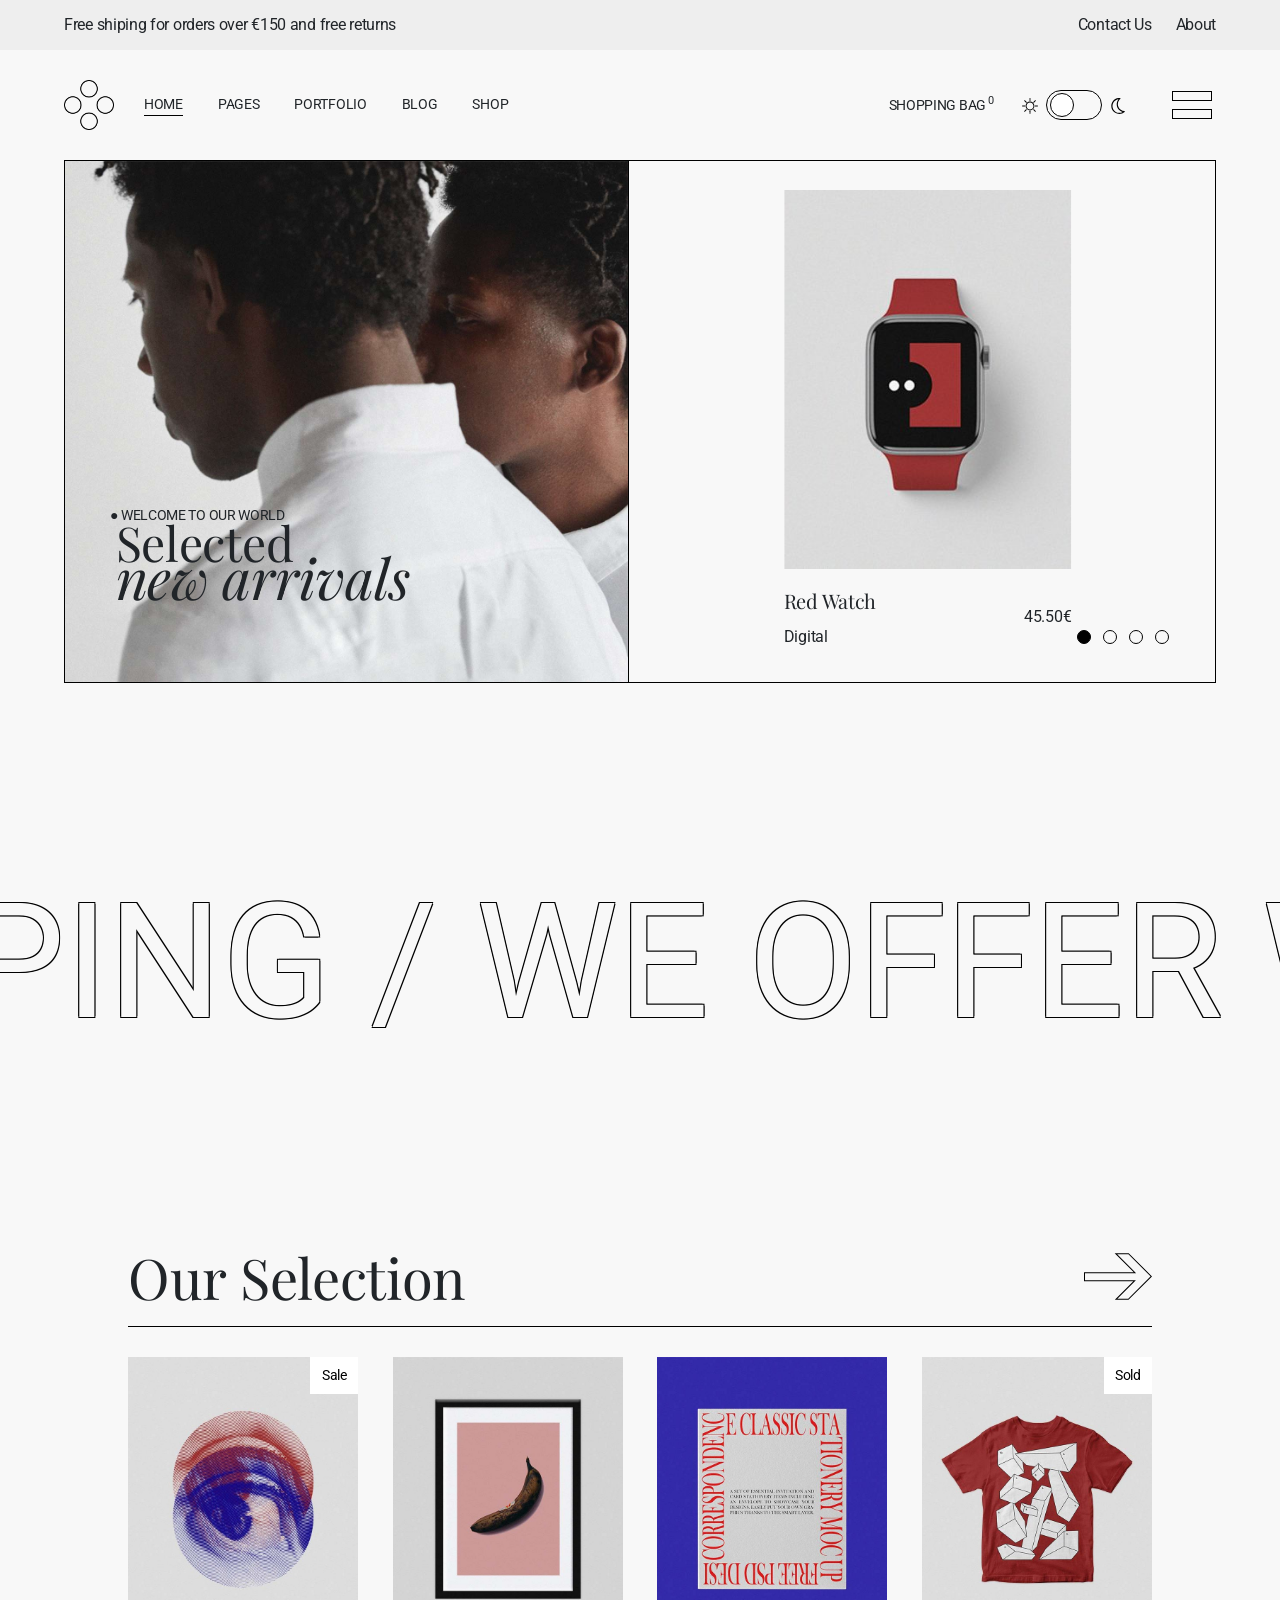
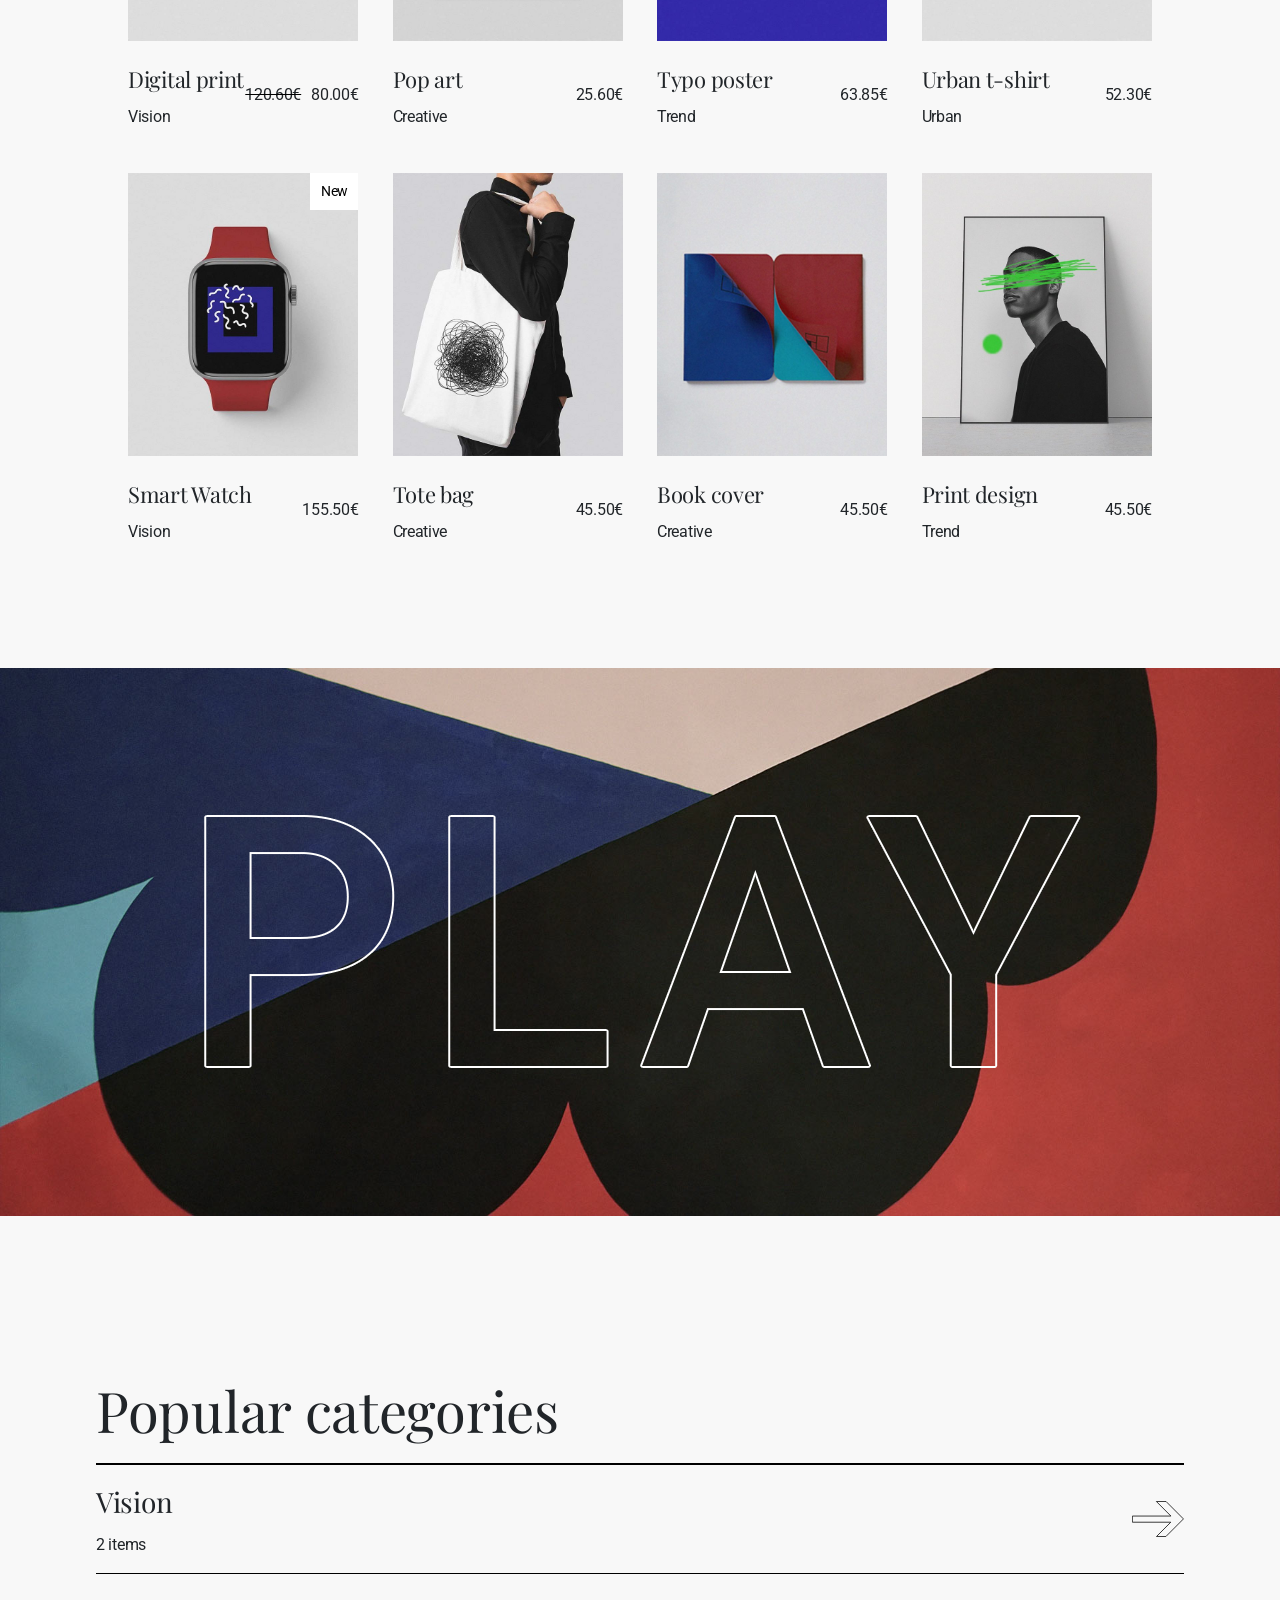
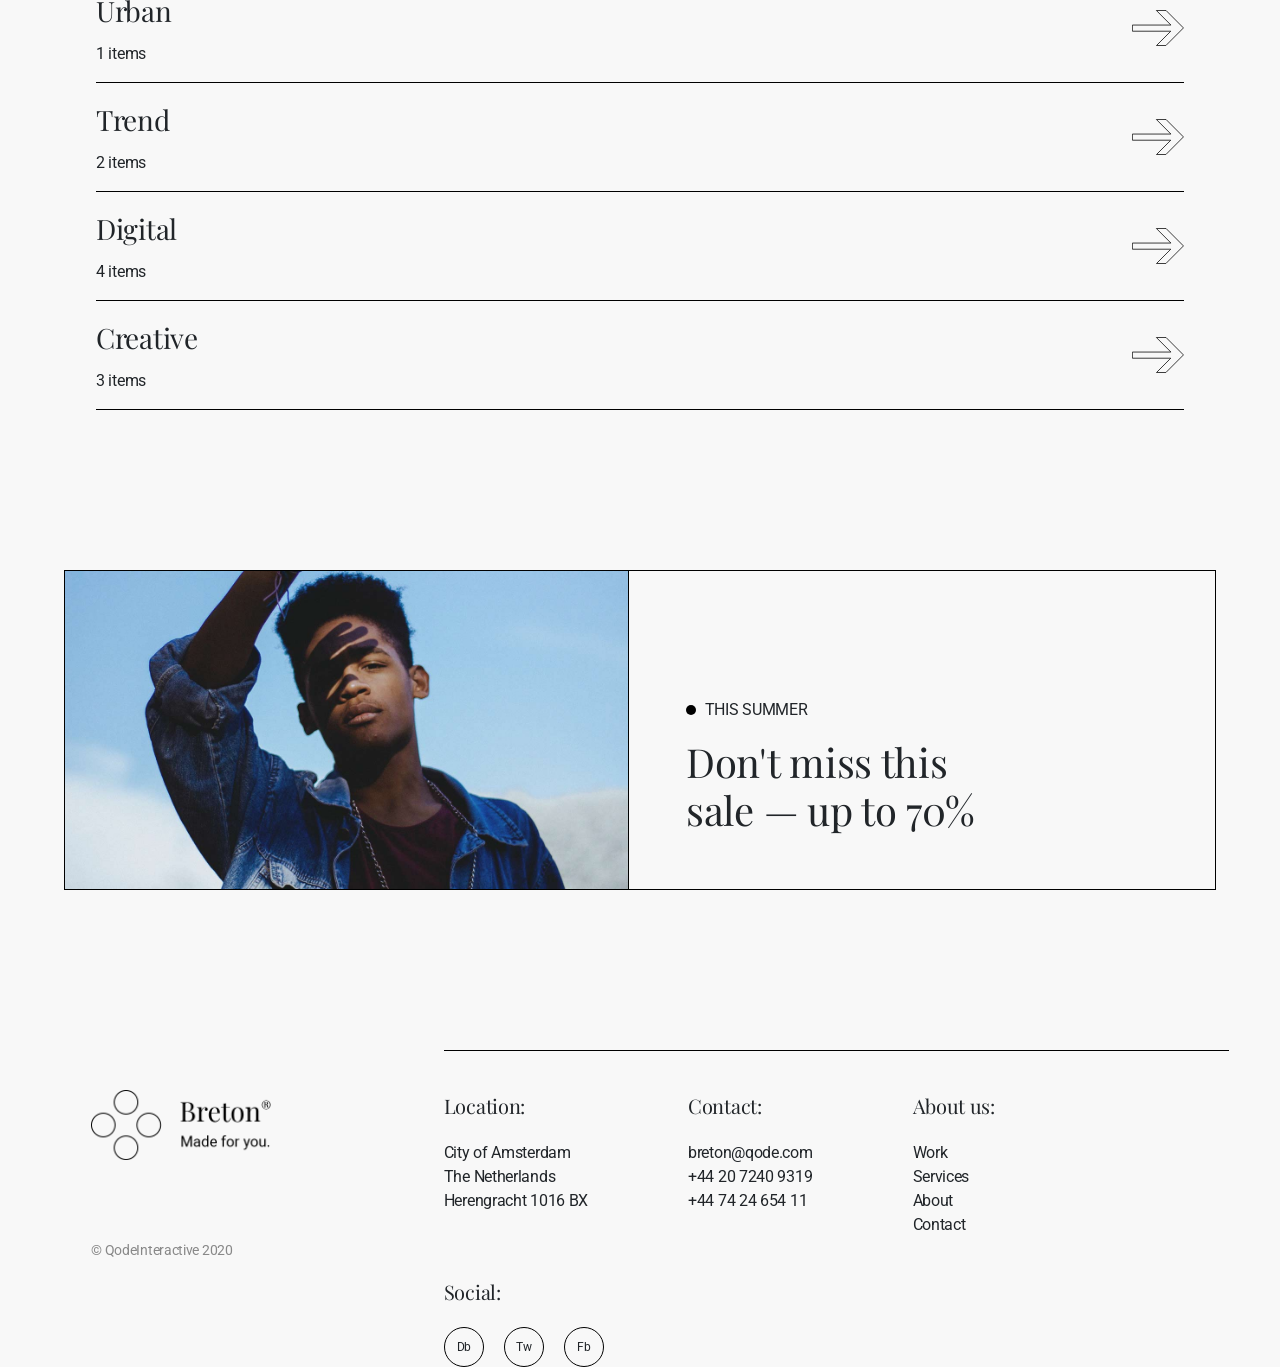
==== public/html/index.html @ 0479c03b "슬라이드 끝" ====
<!DOCTYPE html>
<html lang="ko">

<head>
	<meta charset="UTF-8">
	<meta name="viewport" content="width=device-width, initial-scale=1.0">
	<title>Breton</title>
	<link rel="stylesheet" href="../css/all.min.css">
	<link rel="stylesheet" href="../css/bootstrap.min.css">
	<link rel="stylesheet" href="https://cdnjs.cloudflare.com/ajax/libs/animate.css/4.1.1/animate.min.css">
	<link rel="stylesheet" href="../css/base.css">
	<link rel="stylesheet" href="../css/index.css">
	<script src="../js/jquery-3.5.1.min.js"></script>
	<script src="../js/wow.min.js"></script>
</head>

<body>
	<!-- header -->
	<div class="header-bg">
		<div class="header-top">
			<div class="ht-free">Free shiping for orders over €150 and free returns</div>
			<div class="ht-cont">
				<a href="#" class="contact">Contact Us</a>
				<a href="#" class="about">About</a>
			</div>
		</div>
	</div>
	<div class="header-wrap">


		<div class="header-bottom">
			<div class="hb-left">
				<div class="logo-wrap"><img class="logo" src="../img/logo (1).png" alt="로고"></div>
				<ul class="navi-wrap">
					<li class="navi">
						<div class="underline">HOME</div>
						<ul class="navi-lists">
							<li class="navi-list"><a>Main Home</a></li>
							<li class="navi-list"><a>Creative Agency Home</a></li>
							<li class="navi-list"><a>Horizontal Portfolio</a></li>
							<li class="navi-list"><a>Portfolio Minimal</a></li>
							<li class="navi-list"><a>Horizontal Project Reel</a></li>
							<li class="navi-list"><a>Interactive Project Scroll</a></li>
							<li class="navi-list"><a>Passepartout Slider</a></li>
							<li class="navi-list"><a>Portfolio Categories</a></li>
							<li class="navi-list">
								<a class="underline">Shop Home</a>
							</li>
							<li class="navi-list"><a>Landing</a></li>
						</ul>
					</li>
					<li class="navi">
						<div>PAGES</div>
						<ul class="navi-lists">
							<li class="navi-list">About Us</li>
							<li class="navi-list">About Me</li>
							<li class="navi-list">Our Team</li>
							<li class="navi-list">Contact Us</li>
							<li class="navi-list">404 Error Page</li>
						</ul>
					</li>
					<li class="navi">
						<div>PORTFOLIO</div>
						<ul class="navi-lists">
							<li class="navi-list">
								<div>List Types</div>
								<i class="fas fa-chevron-right"></i>
								<ul class="sub-navi-wrap">
									<li class="sub-navi">Standard List</li>
									<li class="sub-navi">Gallery List</li>
									<li class="sub-navi">Masonry List</li>
									<li class="sub-navi">Horizontal Portfolio</li>
									<li class="sub-navi">Small Image Layout</li>
									<li class="sub-navi">Portfolio With Borders</li>
									<li class="sub-navi">Boxed Portfolio Slider</li>
									<li class="sub-navi">Fullscreen Slider</li>
								</ul>
							</li>
							<li class="navi-list">
								List Layouts
								<i class="fas fa-chevron-right"></i>
							</li>
							<li class="navi-list">
								Hover Types
								<i class="fas fa-chevron-right"></i>
							</li>
							<li class="navi-list">
								Single Types
								<i class="fas fa-chevron-right"></i>
							</li>
						</ul>
					</li>
					<li class="navi">
						<div>BLOG</div>
						<ul class="navi-lists">
							<li class="navi-list">Right Sidebar</li>
							<li class="navi-list">Left Sidebar</li>
							<li class="navi-list">Without Sidebar</li>
							<li class="navi-list">Post Types
								<i class="fas fa-chevron-right"></i>
							</li>
						</ul>
					</li>
					<li class="navi">
						<div>SHOP</div>
						<ul class="navi-lists">
							<li class="navi-list">Product List</li>
							<li class="navi-list">Product Single</li>
							<li class="navi-list">List Layouts
								<i class="fas fa-angle-right"></i>
							</li>
							<li class="navi-list">Shop Pages
								<i class="fas fa-chevron-right"></i>
							</li>
						</ul>
					</li>
				</ul>
			</div>
			<div class="hb-right">
				<div class="bag">SHOPPING BAG<span>0</span>
					<div class="msg-box"></div>
				</div>
				<div class="dark-mode">
					<div class="sun"><img class="sun-w" src="../img/sun.svg" alt="day-mode"></div>
					<div class="switch">
						<a class="dot"></a>
					</div>
					<div class="moon"><img class="moon-w" src="../img/moon.svg" alt="night-mode"></div>
				</div>
				<div class="tab-bar">
					<div class="bar"></div>
					<div class="bar"></div>
				</div>
			</div>
		</div>
		<div class="slide-bar">

		</div>
	</div>
	<!-- //header -->


	<!-- main-visual -->

	<div class="main-wrapper">
		<div class="main-left">
			<div class="main-img">
				<div class="title">● WELCOME TO OUR WORLD</div>
				<div class="sel">Selected</div>
				<div class="new">new arrivals</div>
				<img src="../img/main0.jpg" alt="메인이미지">
			</div>
		</div>
		<div class="main-right">
			<div class="stage">
        <div class="slide-wrap">
					<!-- 슬라이드 이미지 생성 -->
        </div>
        <div class="pager-wrap">
          <!-- pager 생성 -->
        </div>
			</div>
		</div>
	</div>
	<!-- //main-visual -->


	<!-- phrase -->
	<div class="phrase">
		<p class="wide">WE OFFER WIDE SHIPPING / WE OFFER WIDE SHIPPING / WE OFFER WIDE SHIPPING / WE OFFER WIDE SHIPPING /
			WE
			OFFER WIDE SHIPPING / WE OFFER WIDE SHIPPING / </p>
	</div>
	<!-- //phrase -->


	<!-- Selection -->
	<div class="selection-wrapper">
		<div class="title-wrap">
			<h2>Our Selection</h2>
			<div class="img-wrap"><img src="../img/arrow.svg" alt="더보기 커서"></div>
		</div>
		<div class="list-wrap">
			<ul class="lists">
				<li class="list">
					<a href="#">
						<div class="img-wrapper">
							<div class="img-wrap">
								<img src="../img/sel01.jpg" alt="리스트01">
								<div class="sale">Sale</div>
								<div class="add-cart">ADD TO CART</div>
							</div>
						</div>
						<div class="txt-wrap">
							<div class="txt-l">
								<div class="title">Digital print</div>
								<div class="detail">Vision</div>
							</div>
							<div class="txt-r">
								<div class="past-price">120.60€</div>
								<div class="price">80.00€</div>
							</div>
						</div>
					</a>
				</li>
				<li class="list">
					<a href="#">
						<div class="img-wrapper">
							<div class="img-wrap">
								<img src="../img/sel02.jpg" alt="리스트02">
								<div class="add-cart">ADD TO CART</div>
							</div>
						</div>
						<div class="txt-wrap">
							<div class="txt-l">
								<div class="title">Pop art</div>
								<div class="detail">Creative</div>
							</div>
							<div class="txt-r">
								<div class="price">25.60€</div>
							</div>
						</div>
					</a>
				</li>
				<li class="list">
					<a href="#">
						<div class="img-wrapper">
							<div class="img-wrap">
								<img src="../img/sel03.jpg" alt="리스트03">
								<div class="add-cart">ADD TO CART</div>
							</div>
						</div>
						<div class="txt-wrap">
							<div class="txt-l">
								<div class="title">Typo poster</div>
								<div class="detail">Trend</div>
							</div>
							<div class="txt-r">
								<div class="price">63.85€</div>
							</div>
						</div>
					</a>
				</li>
				<li class="list">
					<a href="#">
						<div class="img-wrapper">
							<div class="img-wrap">
								<img src="../img/sel04.jpg" alt="리스트04">
								<div class="sale">Sold</div>
								<div class="add-cart">READ MORE</div>
							</div>
						</div>
						<div class="txt-wrap">
							<div class="txt-l">
								<div class="title">Urban t-shirt</div>
								<div class="detail">Urban</div>
							</div>
							<div class="txt-r">
								<div class="price">52.30€</div>
							</div>
						</div>
					</a>
				</li>
				<li class="list">
					<a href="#">
						<div class="img-wrapper">
							<div class="img-wrap">
								<img src="../img/sel05.jpg" alt="리스트05">
								<div class="sale">New</div>
								<div class="add-cart">ADD TO CART</div>
							</div>
						</div>
						<div class="txt-wrap">
							<div class="txt-l">
								<div class="title">Smart Watch</div>
								<div class="detail">Vision</div>
							</div>
							<div class="txt-r">
								<div class="price">155.50€</div>
							</div>
						</div>
					</a>
				</li>
				<li class="list">
					<a href="#">
						<div class="img-wrapper">
							<div class="img-wrap">
								<img src="../img/sel06.jpg" alt="리스트06">
								<div class="add-cart">ADD TO CART</div>
							</div>
						</div>
						<div class="txt-wrap">
							<div class="txt-l">
								<div class="title">Tote bag</div>
								<div class="detail">Creative</div>
							</div>
							<div class="txt-r">
								<div class="price">45.50€</div>
							</div>
						</div>
					</a>
				</li>
				<li class="list">
					<a href="#">
						<div class="img-wrapper">
							<div class="img-wrap">
								<img src="../img/sel07.jpg" alt="리스트07">
								<div class="add-cart">ADD TO CART</div>
							</div>
						</div>
						<div class="txt-wrap">
							<div class="txt-l">
								<div class="title">Book cover</div>
								<div class="detail">Creative</div>
							</div>
							<div class="txt-r">
								<div class="price">45.50€</div>
							</div>
						</div>
					</a>
				</li>
				<li class="list">
					<a href="#">
						<div class="img-wrapper">
							<div class="img-wrap">
								<img src="../img/sel08.jpg" alt="리스트08">
								<div class="add-cart">ADD TO CART</div>
							</div>
						</div>
						<div class="txt-wrap">
							<div class="txt-l">
								<div class="title">Print design</div>
								<div class="detail">Trend</div>
							</div>
							<div class="txt-r">
								<div class="price">45.50€</div>
							</div>
						</div>
					</a>
				</li>
			</ul>
		</div>
	</div>
	<!-- //Selection -->

	<!-- play-Ani -->
	<div class="play-wrapper">
		<div class="play-bgwrap">
			<img class="w-100 play-bg" src="../img/play_ani_bg01.jpg" alt="PLAY 배경">
			<div class="play-wrap">
				<img class="play" src="../img/play-transparent.png" alt="PLAY">
			</div>
		</div>
	</div>
	<!-- //play-Ani -->

	<!-- categories -->
	<div class="pop-wrapper">
		<h2>Popular categories</h2>
		<ul class="pop-wrap">
			<li class="pop">
				<div class="title">
					<div class="main">Vision</div>
					<div class="sub">2 items</div>
					<div class="img-hover ">
						<img src="../img/pop-hover0.jpg" alt="비젼카테고리 사진">
					</div>
				</div>
				<div class="arrow"><img src="../img/arrow.svg" alt="화살표"></div>
			</li>
			<li class="pop">
				<div class="title">
					<div class="main">Urban</div>
					<div class="sub">1 items</div>
					<div class="img-hover ">
						<img src="../img/pop-hover1.jpg" alt="비젼카테고리 사진">
					</div>
				</div>
				<div class="arrow"><img src="../img/arrow.svg" alt="화살표"></div>
			</li>
			<li class="pop">
				<div class="title">
					<div class="main">Trend</div>
					<div class="sub">2 items</div>
					<div class="img-hover ">
						<img src="../img/pop-hover2.jpg" alt="비젼카테고리 사진">
					</div>
				</div>
				<div class="arrow"><img src="../img/arrow.svg" alt="화살표"></div>
			</li>
			<li class="pop">
				<div class="title">
					<div class="main">Digital</div>
					<div class="sub">4 items</div>
					<div class="img-hover ">
						<img src="../img/pop-hover3.jpg" alt="비젼카테고리 사진">
					</div>
				</div>
				<div class="arrow"><img src="../img/arrow.svg" alt="화살표"></div>
			</li>
			<li class="pop">
				<div class="title">
					<div class="main">Creative</div>
					<div class="sub">3 items</div>
					<div class="img-hover ">
						<img src="../img/pop-hover4.jpg" alt="비젼카테고리 사진">
					</div>
				</div>
				<div class="arrow"><img src="../img/arrow.svg" alt="화살표"></div>
			</li>
		</ul>
	</div>
	<!-- //categories -->

	<!-- banner -->
	<div class="banner-wrap">
		<div class="bann-left">
			<img src="../img/banner01.jpg" alt="배너 사진">
		</div>
		<div class="bann-right">
			<div class="summer">
				<div class="dot"></div>
				THIS SUMMER
			</div>
			<div class="miss">Don't miss this<br>
				sale — up to 70%
			</div>
		</div>
	</div>
	<!-- //banner -->

	<!-- footer -->
	<footer class="footer-wrapper">
		<div class="f-left">
			<h3><img src="../img/footer-logo.png" alt="푸터 로고"></h3>
			<div class="copy"> &copy; QodeInteractive 2020</div>
		</div>
		<div class="f-right">
			<ul class="f-lists">
				<li class="list">
					<div class="title">Location:</div>
					<ul class="contents">
						<li class="cont">City of Amsterdam</li>
						<li class="cont">The Netherlands</li>
						<li class="cont">Herengracht 1016 BX</li>
					</ul>
				</li>
				<li class="list">
					<div class="title">Contact:</div>
					<ul class="contents">
						<li class="cont">breton@qode.com</li>
						<li class="cont">+44 20 7240 9319</li>
						<li class="cont">+44 74 24 654 11</li>
					</ul>
				</li>
				<li class="list">
					<div class="title">About us:</div>
					<ul class="contents">
						<li class="cont">Work</li>
						<li class="cont">Services</li>
						<li class="cont">About</li>
						<li class="cont">Contact</li>
					</ul>
				</li>
				<li class="list">
					<div class="title">Social:</div>
					<ul class="contents">
						<li class="cont circle">Db</li>
						<li class="cont circle">Tw</li>
						<li class="cont circle">Fb</li>
					</ul>
				</li>
			</ul>
		</div>
	</footer>
	<!-- //footer -->

	<!-- scrollTop -->
	<div class="back-top">
		BACK TO TOP
	</div>
	<!-- //scrollTop -->


	<script src="../js/index.js"></script>
</body>

</html>
---- public/css/base.css ----
ol, ul, li, p, div, h1, h2, h3, h4, h5, header, section, article, aside, footer {list-style: none; margin: 0; padding: 0;}
a, a:link, a:visited, a:active, a:hover {color: inherit; text-decoration: none;}
---- public/css/index.css ----
@import url('https://fonts.googleapis.com/css2?family=Roboto:ital,wght@0,100;0,300;0,400;0,500;0,700;0,900;1,100;1,300;1,400;1,500;1,700;1,900&display=swap');

@import url('https://fonts.googleapis.com/css2?family=Playfair+Display:ital,wght@0,400;0,500;0,600;0,700;0,800;0,900;1,400;1,500;1,600;1,700;1,800;1,900&display=swap');

/********* 공통사항 **********/
html, body {
	font-family: 'Roboto', sans-serif;
	font-weight: 400;
	letter-spacing: -0.3px;
	background-color: #f8f8f8;
	max-width: 1920px;
}
body.dark {
	background-color: #1d1d1d;
	color: #fff;
}
.underline {
	border-bottom: 1px solid #000;
}

/********* dark-mode **********/
/********* header **********/


.header-wrap {
	width: 90%;
	margin: 0 auto;
}

.header-bg {
	width: 100%;
	height: 50px;
	background: #eee;
}
.header-bg .header-top {
	width: 90%;
	margin: auto;
	display: flex;
	flex-wrap: wrap;
	justify-content: space-between;
	line-height: 50px;
	z-index: 2;
}
.header-top .ht-free {
	font-size: 16px;
	font-weight: 400;
}
.header-top .ht-cont {
	font-weight: 400;
}

.header-top .ht-cont a {
	margin-left: 20px;
}
.header-bottom {
	margin: 30px 0;
	display: flex;
	flex-wrap: wrap;
	justify-content: space-between;
	align-items: center;
	
}

.header-bottom .hb-left {
	display: flex; 
	align-items: center;
}
.header-bottom .hb-left .logo-wrap {padding-right: 30px;}


.header-bottom .hb-left .logo-wrap img {
	width: 50px;
	height: 50px;
	display: flex;
}

.header-bottom .hb-left ul.navi-wrap {
	display: flex;
	flex-wrap: wrap;
}
.header-bottom .hb-left ul.navi-wrap li.navi {
	margin-right: 35px;
	font-size: 14px;
	font-weight: 400;
	/* transition: all 0.9s; */
	position: relative;
	cursor: pointer;
	
}
.header-bottom .hb-left ul.navi-wrap li ul.navi-lists {
	position: absolute;
	left: -50%;
	z-index: 2;
	background-color: #fff;
	opacity: 0.9;
	top: 66px;
	width: 300px;
	padding: 32px;
	display: none;
}
.header-bottom .hb-left ul.navi-wrap li ul.navi-lists li.navi-list {
	font-size: 16px;
	font-weight: 400;
	display: flex;
	justify-content: space-between;
	align-items: center;
	padding: 0.5rem 0;
	transition: all 1s;
	box-sizing: border-box;

}
.header-bottom .hb-left ul.navi-wrap li ul.navi-lists li.navi-list::after {
	
}
.header-bottom .hb-left ul.navi-wrap li ul.navi-lists li.navi-list ul.sub-navi-wrap {
	position: absolute;
	width: 16vw;
	top: 0; right: -100%;
	padding: 2rem;
	font-size: 1rem;
	background-color: #fff;
	opacity: 0;
	transition: all 0.5s;
}
.header-bottom .hb-left ul.navi-wrap li ul.navi-lists li.navi-list ul.sub-navi-wrap li.sub-navi {
	line-height: 2.2;
}
.header-bottom .hb-left ul.navi-wrap li ul.navi-lists li.navi-list:hover ul.sub-navi-wrap {
	opacity: 1;
}



.header-bottom .hb-right {
	display: flex; 
	align-items: center;
}
.header-bottom .hb-right .bag {
	font-size: 14px;
	margin-right: 32px;
	position: relative;
}
.header-bottom .hb-right .bag>span {
	font-size: 11px;
	font-weight: 400;
	position: absolute;
	top: -2px;
	padding-left: 2px;
}
.header-bottom .hb-right .dark-mode {
	display: flex;
	align-items: center;
}
.header-bottom .hb-right .dark-mode div {
	margin: 4px;
}
.header-bottom .hb-right .dark-mode .switch {
	width: 56px; height: 30px; 
	border: 1px solid #000;
	border-radius: 15px;
	position: relative;
}
.header-bottom .hb-right .dark-mode .switch .dot {
	width: 24px;
	height: 24px;
	left: 3px; top: calc(50% - 12px);
	background: #fff;
	border: 1px solid #000;
	border-radius: 50%;
	position: absolute;
	transition: all 0.6s;
}
.header-bottom .hb-right .dark-mode .switch .dot.dark {
	left: 50%;
}

.header-bottom .hb-right .sun img {
	width: 16px;
	height: 16px;
}
.header-bottom .hb-right .moon img {
	width: 16px;
	height: 16px;
}
.header-bottom .hb-right .tab-bar {
	margin-left: 38px;
	display: flex;
	flex-direction: column;
	cursor: pointer;
}
.header-bottom .hb-right .tab-bar > .bar {
	display: block;
	width: 40px;
	height: 10px;
	background: transparent;
	border: 1px solid #000;
	margin: 4px;

}


/********** main-visual **********/
.main-wrapper {
	width: 90vw;
	max-width: 100%;
	height: auto;
	border: 1px solid #000000;
	box-sizing: border-box;
	margin: 0 auto;
	overflow: hidden;
	display: flex;
	justify-content: space-between;
	
}
.main-wrapper .main-left {
	width: 49%;
	height: inherit;
	border-right: 1px solid #000;
	box-sizing: border-box;
}
.main-wrapper .main-left .main-img {
	position: relative;
}
.main-wrapper .main-left .main-img img {
	width: 100%;
	height: auto;
}
.main-wrapper .main-left .title {
	position: absolute;
	bottom: 30%; left: 8%;
	font-size: 0.875em;
	font-weight: 400;
}

.main-wrapper .main-img .sel {
	font-family: 'Playfair Display', serif;
	position: absolute;
	bottom: 20%; left: 9%;
	font-size: 48px;
}
.main-wrapper .main-img .new {
	font-family: 'Playfair Display', serif;
	position: absolute;
	bottom: 12%; left: 9%;
	font-size: 56px;
	font-weight: 400;
	font-style: italic;
}
.main-wrapper .main-img .new:hover {
	font-style: normal;
}
.main-wrapper .main-right {
	width: 50%;
	position: relative;

}
.main-right .stage {
	
}
.main-right .stage .slide-wrap {
	position: absolute;
	overflow: hidden;
	top: 50%; left: 50%;
	transform: translate(-50%,-50%);
	cursor: pointer;
}
	.main-right .stage .slide-wrap .slide {}
	.main-right .stage .slide-wrap .slide.active {position: absolute; top: 0; opacity: 0;}
	.main-right .stage .slide-wrap .slide img {}
	.main-right .stage .slide-wrap .slide .txt-wrap {
	margin-top: 0.75rem;
	display: flex;
	justify-content: space-between;
	align-items: center;
}
.main-right .stage .slide-wrap .slide .txt-wrap.active {}
.main-right .stage .slide-wrap .slide .txt-wrap .txt-l {
	line-height: 2;
}
.main-right .stage .slide-wrap .slide .txt-wrap .txt-l .txt-title {
	font-family: 'Playfair Display', serif;
	font-size: 1.25rem;
	font-weight: 300;
}
.main-right .stage .slide-wrap .slide .txt-wrap .txt-l .txt-categ {}
.main-right .stage .slide-wrap .slide .txt-wrap .txt-price {}

.main-right .stage .pager-wrap {
	position: absolute;
	bottom: 2rem; right: 2.5rem;
	display: flex;
	justify-content: space-between;
}
.main-right .stage .pager-wrap .pager {
	width: 0.875rem;
	height: 0.875rem;
	background-color: #f8f8f8;
	border: 1px solid #000;
	border-radius: 50%;
	margin: 0.375rem;
}
.main-right .stage .pager-wrap .pager.active {
	background-color: #000;
}


/********** phrase **********/
.phrase {
	margin: 160px 0;
	overflow-x: hidden;
}
.phrase p {
	font-size: 160px;
	font-weight: 400;
	color: #f8f8f8;
	text-shadow:
	-1px -1px 0 #000,
	1px -1px 0 #000,
	-1px 1px 0 #000,
	1px 1px 0 #000;
	white-space: nowrap;
	transition: all 0.1s;
}

/********** Selection **********/
.selection-wrapper {
	width: 80vw;
	margin: auto;
	margin-bottom: 80px;
}
.selection-wrapper .title-wrap {
	display: flex; 
	justify-content: space-between;
	align-items: center;
	padding-bottom: 16px;
	border-bottom: 1px solid #000;
}
.selection-wrapper .title-wrap h2 {
	font-family: 'Playfair Display', serif;
	font-size: 56px;
	font-weight: 400;
}
.selection-wrapper .title-wrap .img-wrap {}
.selection-wrapper .title-wrap .img-wrap img {
	transition: all 0.2s;
}
.selection-wrapper .title-wrap .img-wrap:hover img {
	transform: rotate(-45deg);
}
.selection-wrapper .list-wrap {
	padding-top: 30px;
}
.selection-wrapper ul.lists {
	width: 100%; height: 100%;
	display: flex;
	justify-content: space-between;
	flex-wrap: wrap;
}
.selection-wrapper ul.lists li.list {
	margin-bottom: 40px;
}
.selection-wrapper ul.lists li.list a {
	display: block;
	cursor: pointer;
}
.selection-wrapper ul.lists li.list .img-wrapper {
	
}
.selection-wrapper .list-wrap .img-wrapper .img-wrap {
	position: relative;
}
.selection-wrapper .list-wrap .img-wrapper .img-wrap img {
	width: 18vw;
}
.selection-wrapper .list-wrap .img-wrapper .img-wrap .sale {
	position: absolute;
	top: 0; right: 0;
	transform-origin: top right;
	width: 48px;
	padding: 8px 8px;
	background-color: #fff;
	color: #000000;
	text-align: center;
	font-size: 14px;
	font-weight: 400;
}
.selection-wrapper ul.lists li.list .img-wrap .add-cart {
	position: absolute;
	bottom: 0; left: 50%;
	transform: translateX(-50%);
	padding: 16px 32px;
	background-color: #f8f8f8;
	font-size: 0.75rem;
	font-weight: 500;
	color: #333;
	opacity: 0;
	transition: all 0.5s;
}

.selection-wrapper ul.lists li.list:hover .add-cart {
	opacity: 1;
}

.selection-wrapper ul.lists li.list .img-wrap .add-cart:hover {
	background-color: #000;
	color: #f8f8f8;
}
.selection-wrapper ul.lists li.list .txt-wrap {
	margin-top: 16px;
	display: flex;
	justify-content: space-between;
}
.selection-wrapper ul.lists li.list .txt-wrap .txt-l {
	line-height: 2;
}
.selection-wrapper ul.lists li.list .txt-wrap .txt-l .title {
	font-family: 'Playfair Display', serif;
	font-size: 22px;
	font-weight: 400;
}
.selection-wrapper ul.lists li.list .txt-wrap .txt-l .detail {}
.selection-wrapper ul.lists li.list .txt-wrap .txt-r {
	text-align: right;
	display: flex;
	align-items: center;
}
.selection-wrapper ul.lists li.list .txt-wrap .txt-r .past-price {
	display: inline;
	margin-right: 10px;
	text-decoration: line-through #000;
}
.selection-wrapper ul.lists li.list .txt-wrap .txt-r .price {
	
}

/********** play-Ani **********/

.play-wrapper {
	margin-bottom: 160px;
	overflow: hidden;
}
.play-wrapper .play-bgwrap {
	position: relative;
	width: 100%;
	height: 100%;
	
}
.play-wrapper .play-bgwrap img.play-bg {
	width: 100%;
	height: 100%;
}
.play-wrapper .play-bgwrap .play-wrap {
	position: absolute;
	width: 100%; height: 100%;
	top: 0; left: 0;
	display: flex;
	justify-content: center;
	align-items: center;
}
.play-wrapper .play-bgwrap .play-wrap img.play {
	transition: all 0.3s;
	transition-timing-function: linear;
}

/********** categories **********/

.pop-wrapper {
	width: 85vw;
	margin: auto;
	margin-bottom: 160px;
}
.pop-wrapper h2 {
	font-family: 'Playfair Display', serif;
	font-size: 56px;
	font-weight: 400;
	width: 100%;
	padding-bottom: 20px;
	border-bottom: 2px solid #000;
}
.pop-wrapper ul.pop-wrap {
	position: relative;
}

.pop-wrapper ul.pop-wrap li.pop {
	display: flex;
	align-items: center;
	justify-content: space-between;
	padding: 16px 0;
	border-bottom: 1px solid #000;
	cursor: pointer;

}
.pop-wrapper ul.pop-wrap li.pop .title {
	transition: all 1s;
}
.pop-wrapper ul.pop-wrap li.pop .title .main {
	font-family: 'Playfair Display', serif;
	margin-bottom: 10px;
	font-size: 28px;
	font-weight: 400;
}
.pop-wrapper ul.pop-wrap li.pop .title .sub {}
.pop-wrapper ul.pop-wrap li.pop .arrow {
}
.pop-wrapper ul.pop-wrap li.pop .arrow img {
	transition: all 0.2s;
	width: 52px;
	
}
.pop-wrapper ul.pop-wrap li.pop:hover .arrow img {
	transform: rotate(-45deg);
}
.pop-wrapper ul.pop-wrap li.pop .title .img-hover {
	position: absolute;
	top: 16%; right: 16%;
	width: 36%;
	height: 70%;
	display: none;
	overflow: hidden;
}
.pop-wrapper ul.pop-wrap li.pop .title .img-hover img {
	width: 100%;
	transition: all 1s;
	transform: scaleX(1.3);
}
/*
.pop-wrapper ul.pop-wrap li.pop:hover .title .img-hover {
	display: block;
	animation-name: hoverAni;
	animation-duration: 0.3s;

}

@keyframes hoverAni {
	0% {transform: scaleX(1.2);}
	100% {transform: scale(1);}
}
*/


/********** banner-wrap **********/
.banner-wrap {
	width: 90vw;
	height: 320px;
	margin: auto;
	border: 1px solid #000;
	margin-bottom: 160px;
	box-sizing: border-box;
	display: flex;
}

.banner-wrap .bann-left {
	width: 49%;
	height: 100%;
	border-right: 1px solid #000;
	overflow: hidden;
}
.banner-wrap .bann-left img {
	width: 100%;
}
.banner-wrap .bann-right {
	width: 50%;
	height: 100%;
	position: relative;
	top: 40%; left: 5%;
}
.banner-wrap .bann-right .summer {
	margin-bottom: 16px;
}
.banner-wrap .bann-right .summer .dot {
	width: 10px;
	height: 10px;
	border-radius: 50%;
	background-color: #000;
	display: inline-block;
	margin-right: 5px;
}
.banner-wrap .bann-right .miss {
	font-family: 'Playfair Display', serif;
	font-size: 40px;
	line-height: 1.2;
}


/********** footer **********/

footer {
	width: 92vw;
	margin: auto;
	display: flex;
	flex-wrap: wrap;

}
footer .f-left {
	width: 33.3333%;
	padding: 40px;

}
footer .f-left h3 {
	padding-bottom: 80px;
}
footer .f-left h3 img {
	width: 180px;
}
footer .f-left .copy {
	color: #888;
	font-size: 14px;
	font-weight: 400;
}

footer .f-right {
	width: 66.6666%;
	border-top: 1px solid #000;
}
footer .f-right ul.f-lists {
	display: flex;
	justify-content: flex-start;
	flex-wrap: wrap;
}
footer .f-right ul.f-lists li.list {
	margin: 40px 100px 0 0;
}
footer .f-right ul.f-lists li.list .title {
	font-family: 'Playfair Display', serif;
	font-size: 20px;
	font-weight: 400;
	padding-bottom: 20px;
}
footer .f-right ul.f-lists li.list ul.contents {
	font-size: 1rem;
}

footer .f-right ul.f-lists li.list:last-child ul.contents {
	display: flex;
	flex-wrap: nowrap;
}

footer .f-right ul.f-lists li.list ul.contents li.cont {
	cursor: pointer;
}

footer .f-right ul.f-lists li.list ul.contents li.circle {
	width: 40px;
	height: 40px;
	border-radius: 50%;
	border: 1px solid #000;
	text-align: center;
	font-size: 12px;
	line-height: 38px;
	margin-right: 20px;
}
footer .f-right ul.f-lists li.list ul.contents li.circle:last-child {
	margin: 0;
}


/************* back-top *************/
.back-top {
	width: 120px;
	text-align: center;
	transform: rotate(-90deg);
	border: 1px solid #000;
	border-radius: 50%;
	position: fixed;
	bottom: 20%; right: 2%;
	padding: 0.5rem;
	white-space: nowrap;
	display: none;
	cursor: pointer;
}


/************* dark-mode *************/

.header-bg.dark {background-color: #242424;}
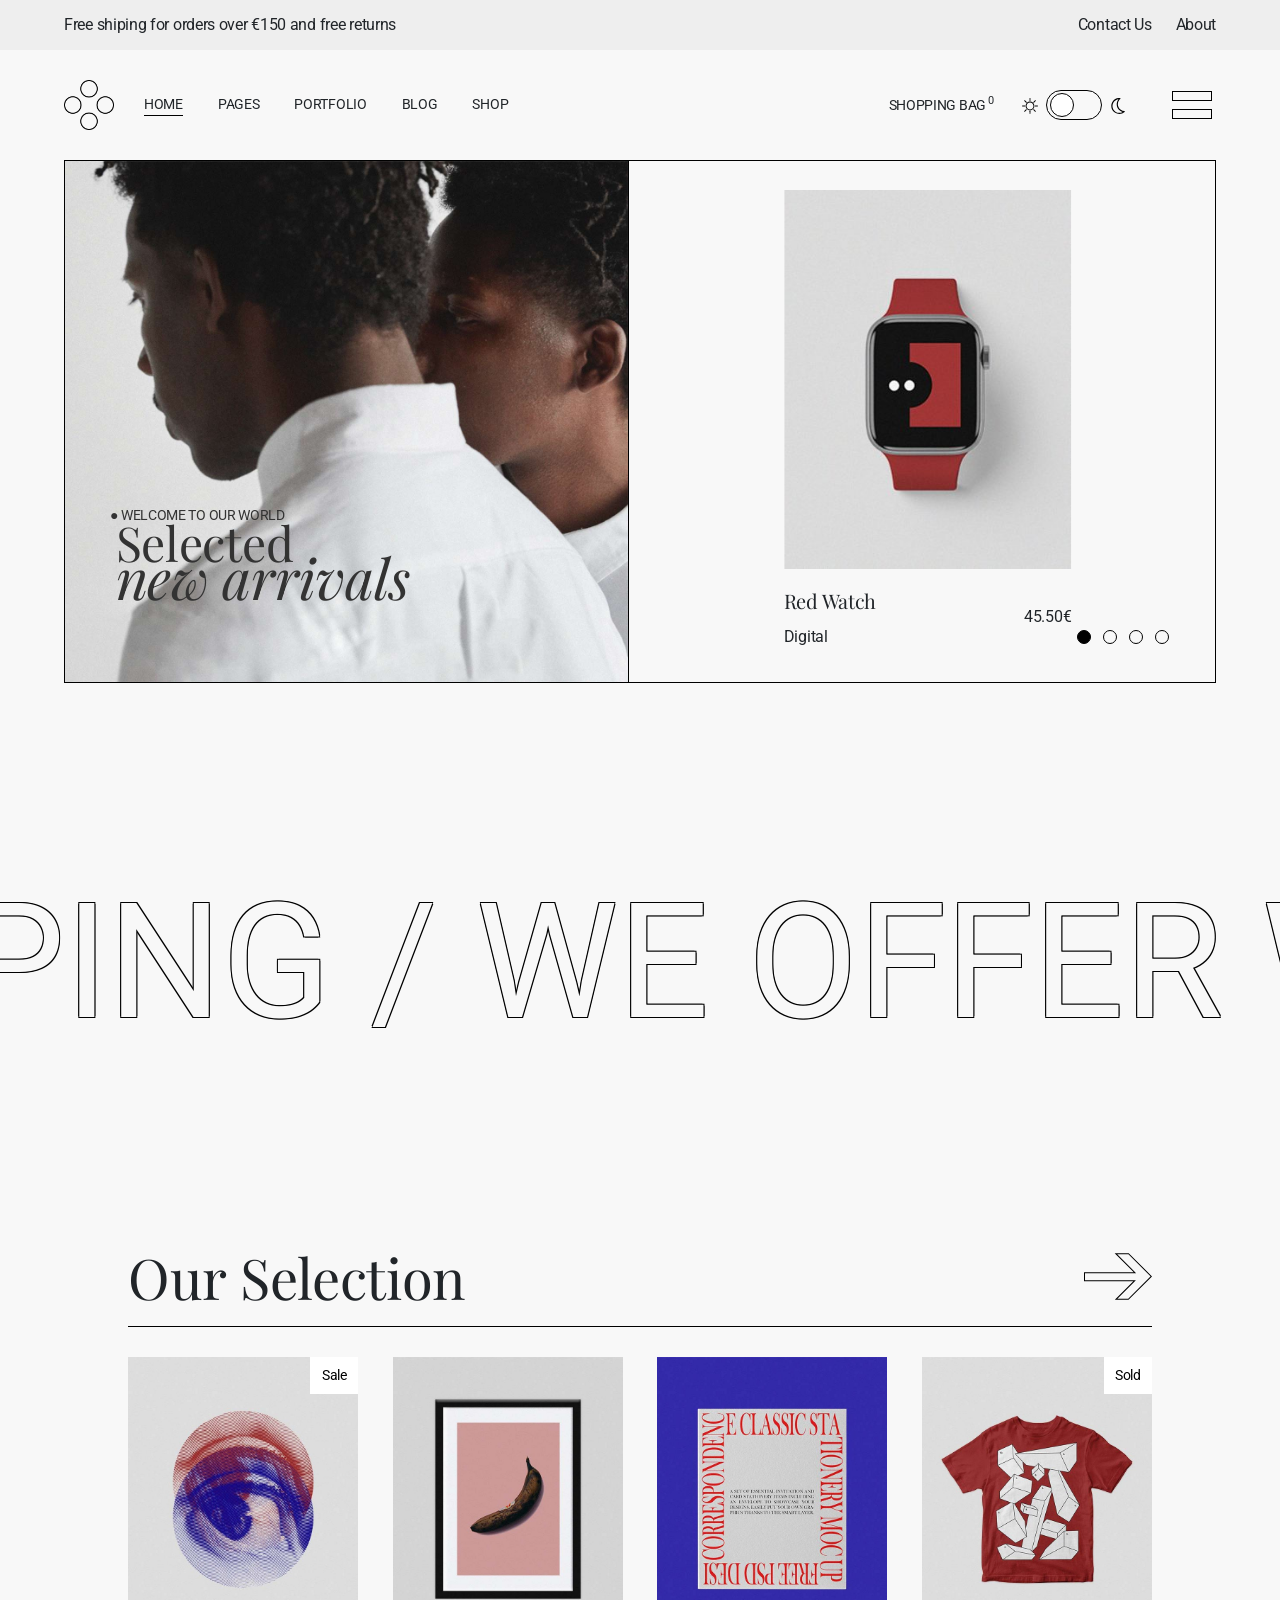
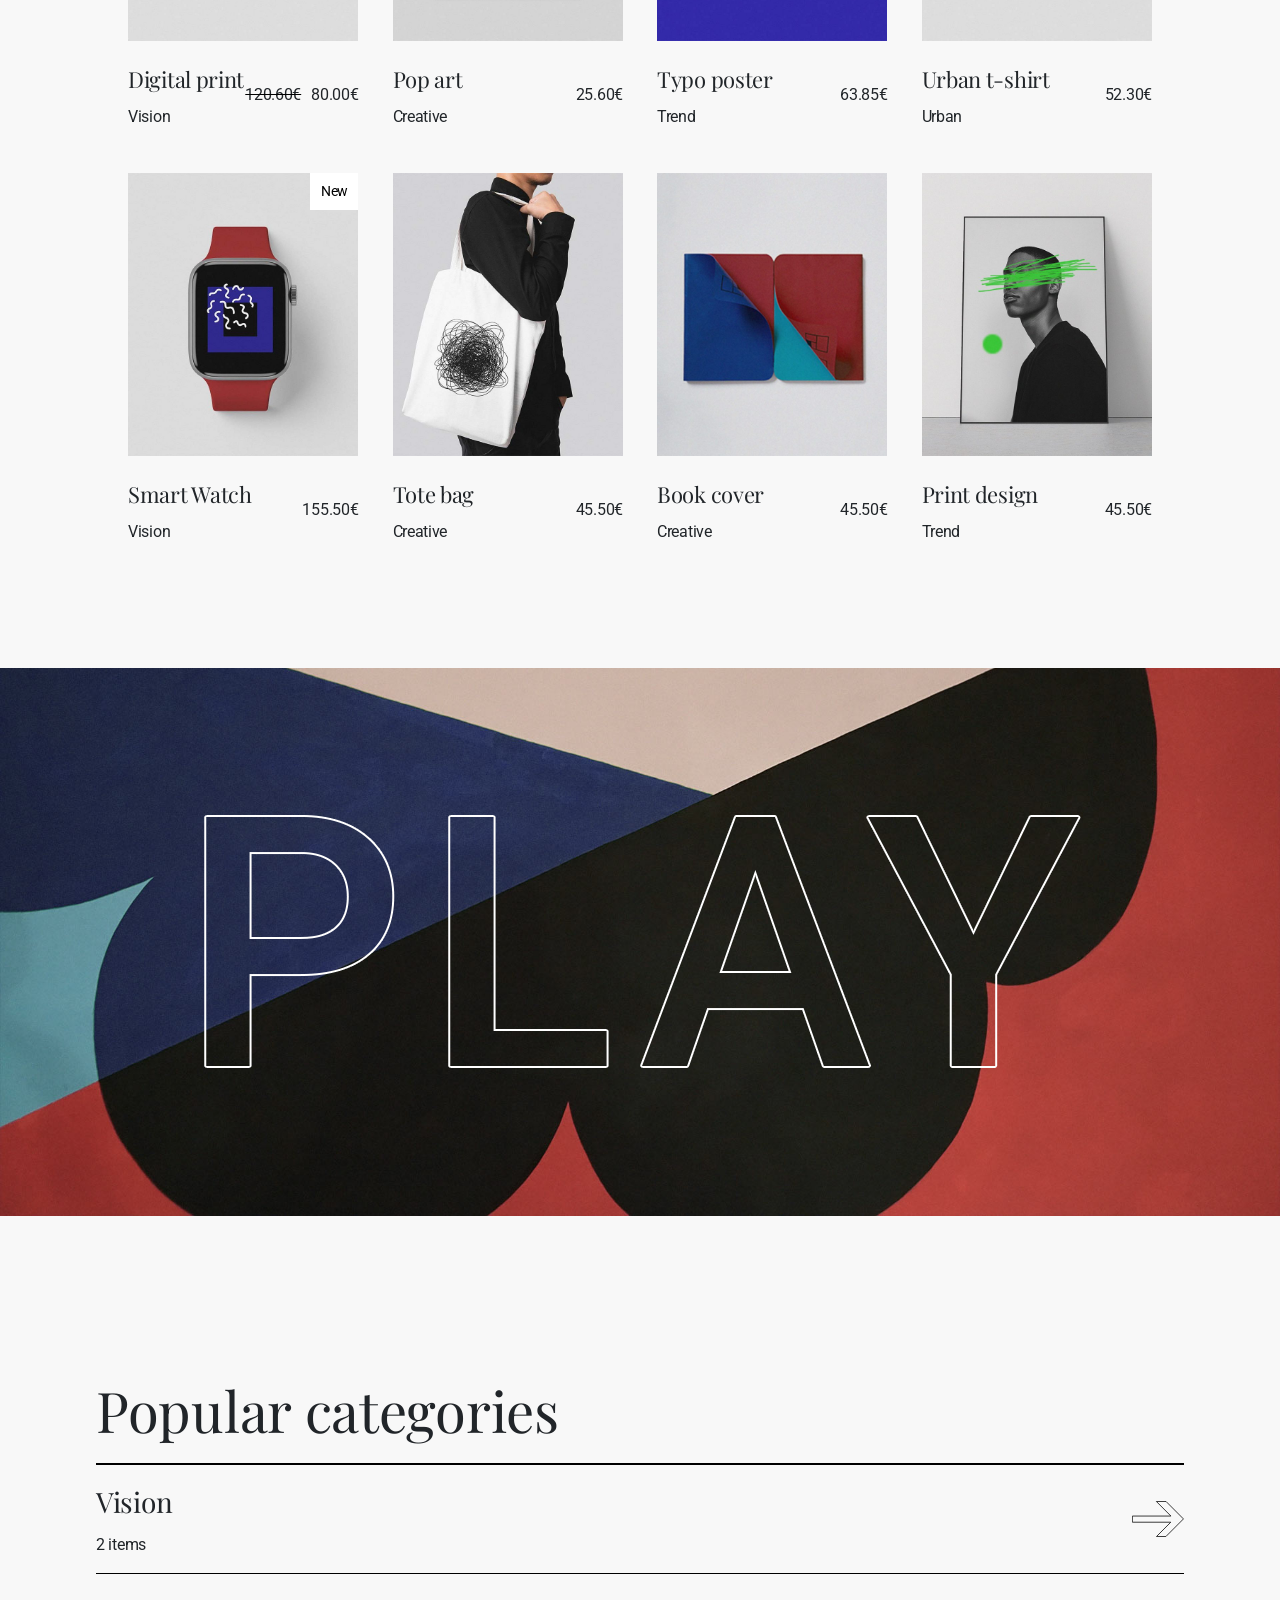
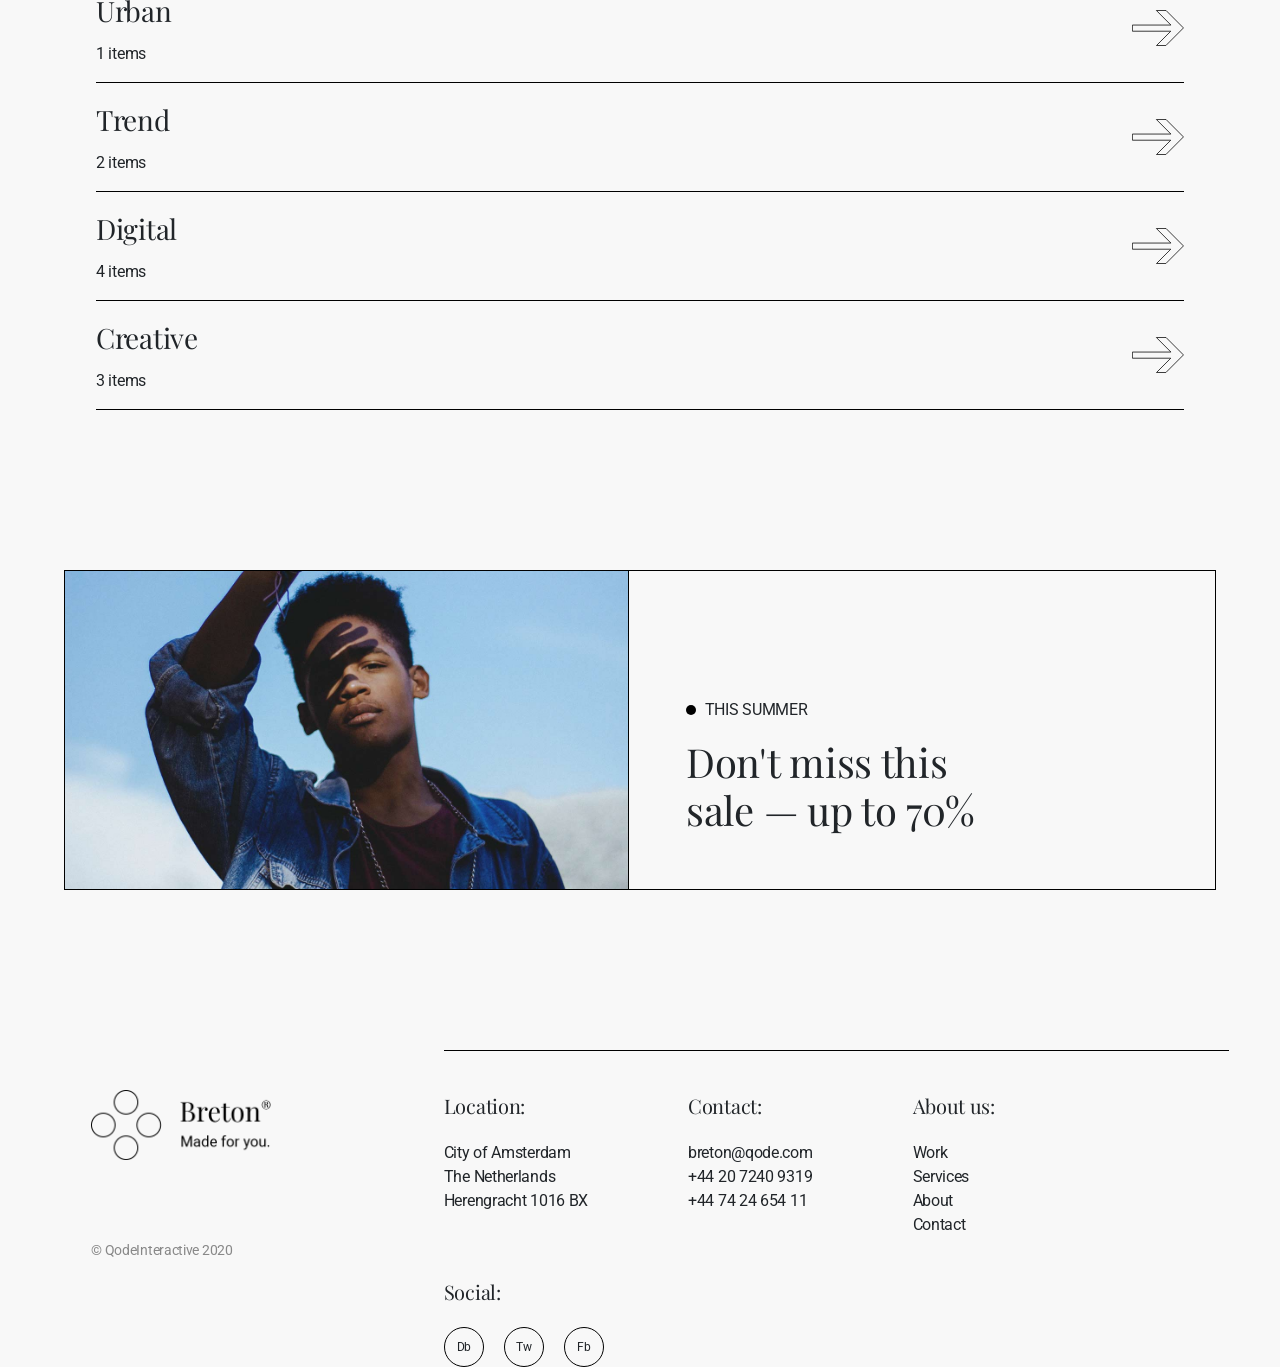
==== commit 9a302f8a: "다크모드 얼추 완성" ====
--- a/public/html/index.html
+++ b/public/html/index.html
@@ -366,7 +366,7 @@
 						<img src="../img/pop-hover0.jpg" alt="비젼카테고리 사진">
 					</div>
 				</div>
-				<div class="arrow"><img src="../img/arrow.svg" alt="화살표"></div>
+				<div class="arrows"><img class="arrow" src="../img/arrow.svg" alt="화살표"></div>
 			</li>
 			<li class="pop">
 				<div class="title">
@@ -376,7 +376,7 @@
 						<img src="../img/pop-hover1.jpg" alt="비젼카테고리 사진">
 					</div>
 				</div>
-				<div class="arrow"><img src="../img/arrow.svg" alt="화살표"></div>
+				<div class="arrows"><img class="arrow" src="../img/arrow.svg" alt="화살표"></div>
 			</li>
 			<li class="pop">
 				<div class="title">
@@ -386,7 +386,7 @@
 						<img src="../img/pop-hover2.jpg" alt="비젼카테고리 사진">
 					</div>
 				</div>
-				<div class="arrow"><img src="../img/arrow.svg" alt="화살표"></div>
+				<div class="arrows"><img class="arrow" src="../img/arrow.svg" alt="화살표"></div>
 			</li>
 			<li class="pop">
 				<div class="title">
@@ -396,7 +396,7 @@
 						<img src="../img/pop-hover3.jpg" alt="비젼카테고리 사진">
 					</div>
 				</div>
-				<div class="arrow"><img src="../img/arrow.svg" alt="화살표"></div>
+				<div class="arrows"><img class="arrow" src="../img/arrow.svg" alt="화살표"></div>
 			</li>
 			<li class="pop">
 				<div class="title">
@@ -406,7 +406,7 @@
 						<img src="../img/pop-hover4.jpg" alt="비젼카테고리 사진">
 					</div>
 				</div>
-				<div class="arrow"><img src="../img/arrow.svg" alt="화살표"></div>
+				<div class="arrows"><img class="arrow" src="../img/arrow.svg" alt="화살표"></div>
 			</li>
 		</ul>
 	</div>
@@ -432,7 +432,7 @@
 	<!-- footer -->
 	<footer class="footer-wrapper">
 		<div class="f-left">
-			<h3><img src="../img/footer-logo.png" alt="푸터 로고"></h3>
+			<h3><img class="f-logo" src="../img/footer-logo.png" alt="푸터 로고"></h3>
 			<div class="copy"> &copy; QodeInteractive 2020</div>
 		</div>
 		<div class="f-right">
--- a/public/css/index.css
+++ b/public/css/index.css
@@ -10,15 +10,11 @@
 	background-color: #f8f8f8;
 	max-width: 1920px;
 }
-body.dark {
-	background-color: #1d1d1d;
-	color: #fff;
-}
+
 .underline {
 	border-bottom: 1px solid #000;
 }
 
-/********* dark-mode **********/
 /********* header **********/
 
 
@@ -97,6 +93,7 @@
 	width: 300px;
 	padding: 32px;
 	display: none;
+
 }
 .header-bottom .hb-left ul.navi-wrap li ul.navi-lists li.navi-list {
 	font-size: 16px;
@@ -123,7 +120,7 @@
 	transition: all 0.5s;
 }
 .header-bottom .hb-left ul.navi-wrap li ul.navi-lists li.navi-list ul.sub-navi-wrap li.sub-navi {
-	line-height: 2.2;
+	line-height: 2.5;
 }
 .header-bottom .hb-left ul.navi-wrap li ul.navi-lists li.navi-list:hover ul.sub-navi-wrap {
 	opacity: 1;
@@ -170,9 +167,7 @@
 	position: absolute;
 	transition: all 0.6s;
 }
-.header-bottom .hb-right .dark-mode .switch .dot.dark {
-	left: 50%;
-}
+
 
 .header-bottom .hb-right .sun img {
 	width: 16px;
@@ -215,11 +210,12 @@
 .main-wrapper .main-left {
 	width: 49%;
 	height: inherit;
-	border-right: 1px solid #000;
+	border-right: 1px solid #000; 
 	box-sizing: border-box;
 }
 .main-wrapper .main-left .main-img {
 	position: relative;
+	color: #333;
 }
 .main-wrapper .main-left .main-img img {
 	width: 100%;
@@ -249,6 +245,7 @@
 .main-wrapper .main-img .new:hover {
 	font-style: normal;
 }
+
 .main-wrapper .main-right {
 	width: 50%;
 	position: relative;
@@ -264,10 +261,31 @@
 	transform: translate(-50%,-50%);
 	cursor: pointer;
 }
-	.main-right .stage .slide-wrap .slide {}
-	.main-right .stage .slide-wrap .slide.active {position: absolute; top: 0; opacity: 0;}
-	.main-right .stage .slide-wrap .slide img {}
-	.main-right .stage .slide-wrap .slide .txt-wrap {
+.main-right .stage .slide-wrap .slide {
+	position: relative;
+}
+.main-right .stage .slide-wrap .slide.active {position: absolute; top: 0; opacity: 0;}
+.main-right .stage .slide-wrap .slide img {}
+.main-right .stage .slide-wrap .slide .add-cart {
+	position: absolute;
+		bottom: 15%; left: 50%;
+		transform: translateX(-50%);
+		padding: 0.875em 2.5em;
+		background-color: #f8f8f8;
+		font-size: 0.875rem;
+		font-weight: 400;
+		color: #333;
+		opacity: 0;
+		transition: all 0.5s;
+	}
+	.main-right .stage .slide-wrap:hover .slide .add-cart {
+		opacity: 1;
+	}
+.main-right .stage .slide-wrap .slide .add-cart:hover {
+	background-color: #000;
+	color: #f8f8f8;
+}
+.main-right .stage .slide-wrap .slide .txt-wrap {
 	margin-top: 0.75rem;
 	display: flex;
 	justify-content: space-between;
@@ -302,8 +320,6 @@
 .main-right .stage .pager-wrap .pager.active {
 	background-color: #000;
 }
-
-
 /********** phrase **********/
 .phrase {
 	margin: 160px 0;
@@ -500,14 +516,14 @@
 	font-weight: 400;
 }
 .pop-wrapper ul.pop-wrap li.pop .title .sub {}
-.pop-wrapper ul.pop-wrap li.pop .arrow {
-}
-.pop-wrapper ul.pop-wrap li.pop .arrow img {
+.pop-wrapper ul.pop-wrap li.pop .arrows {
+}
+.pop-wrapper ul.pop-wrap li.pop .arrows img {
 	transition: all 0.2s;
 	width: 52px;
 	
 }
-.pop-wrapper ul.pop-wrap li.pop:hover .arrow img {
+.pop-wrapper ul.pop-wrap li.pop:hover .arrows img {
 	transform: rotate(-45deg);
 }
 .pop-wrapper ul.pop-wrap li.pop .title .img-hover {
@@ -672,4 +688,61 @@
 
 /************* dark-mode *************/
 
+body.dark {
+	background-color: #1d1d1d;
+	color: #fff;
+}
 .header-bg.dark {background-color: #242424;}
+.header-bottom .hb-right .dark-mode .switch.dark {
+	border-color: #fff;
+}
+.header-bottom .hb-right .dark-mode .switch .dot.dark {
+left: 26px;
+background-color: #1d1d1d;	
+border: 1px solid #f8f8f8;
+transition: all 0.3s;
+}
+.header-bottom .hb-right .tab-bar > .bar.dark {
+	border-color: #fff;
+}
+.main-wrapper.dark {
+	border-color: #fff;
+}
+.main-wrapper .main-left.dark {
+	border-color: #fff;
+}
+.main-right .stage .pager-wrap span.pager.dark {
+	border: 1px solid #fff;
+	background-color: #1d1d1d;
+
+}
+.main-right .stage .pager-wrap span.pager.dark.active {
+	background-color: #fff;
+}
+.header-bottom .hb-left ul.navi-wrap li ul.navi-lists.dark {
+	background-color: #1d1d1d;
+	color: #fff;
+	opacity: 1;
+}
+.header-bottom .hb-left ul.navi-wrap li ul.navi-lists li.navi-list ul.sub-navi-wrap.dark {
+	background-color: #1d1d1d;
+	color: #fff;
+}
+
+.phrase p.dark {
+	color: #1d1d1d;
+	text-shadow:
+	-1px -1px 0 #f8f8f8,
+	1px -1px 0 #f8f8f8,
+	-1px 1px 0 #f8f8f8,
+	1px 1px 0 #f8f8f8;
+}
+.selection-wrapper .title-wrap.dark {border-bottom:1px solid #fff;}
+.pop-wrapper h2.dark {border-color: #fff;}
+.pop-wrapper ul.pop-wrap li.pop.dark {border-color: #fff;}
+.banner-wrap.dark {border-color: #fff;}
+.banner-wrap .bann-left.dark {border-color: #fff;}
+.banner-wrap .bann-right .summer .dot.dark {background-color: #fff;}
+footer .f-right.dark {border-color: #fff;}
+footer .f-right ul.f-lists li.list ul.contents li.circle.dark {border-color: #fff;}
+.back-top.dark {border-color: #fff;}
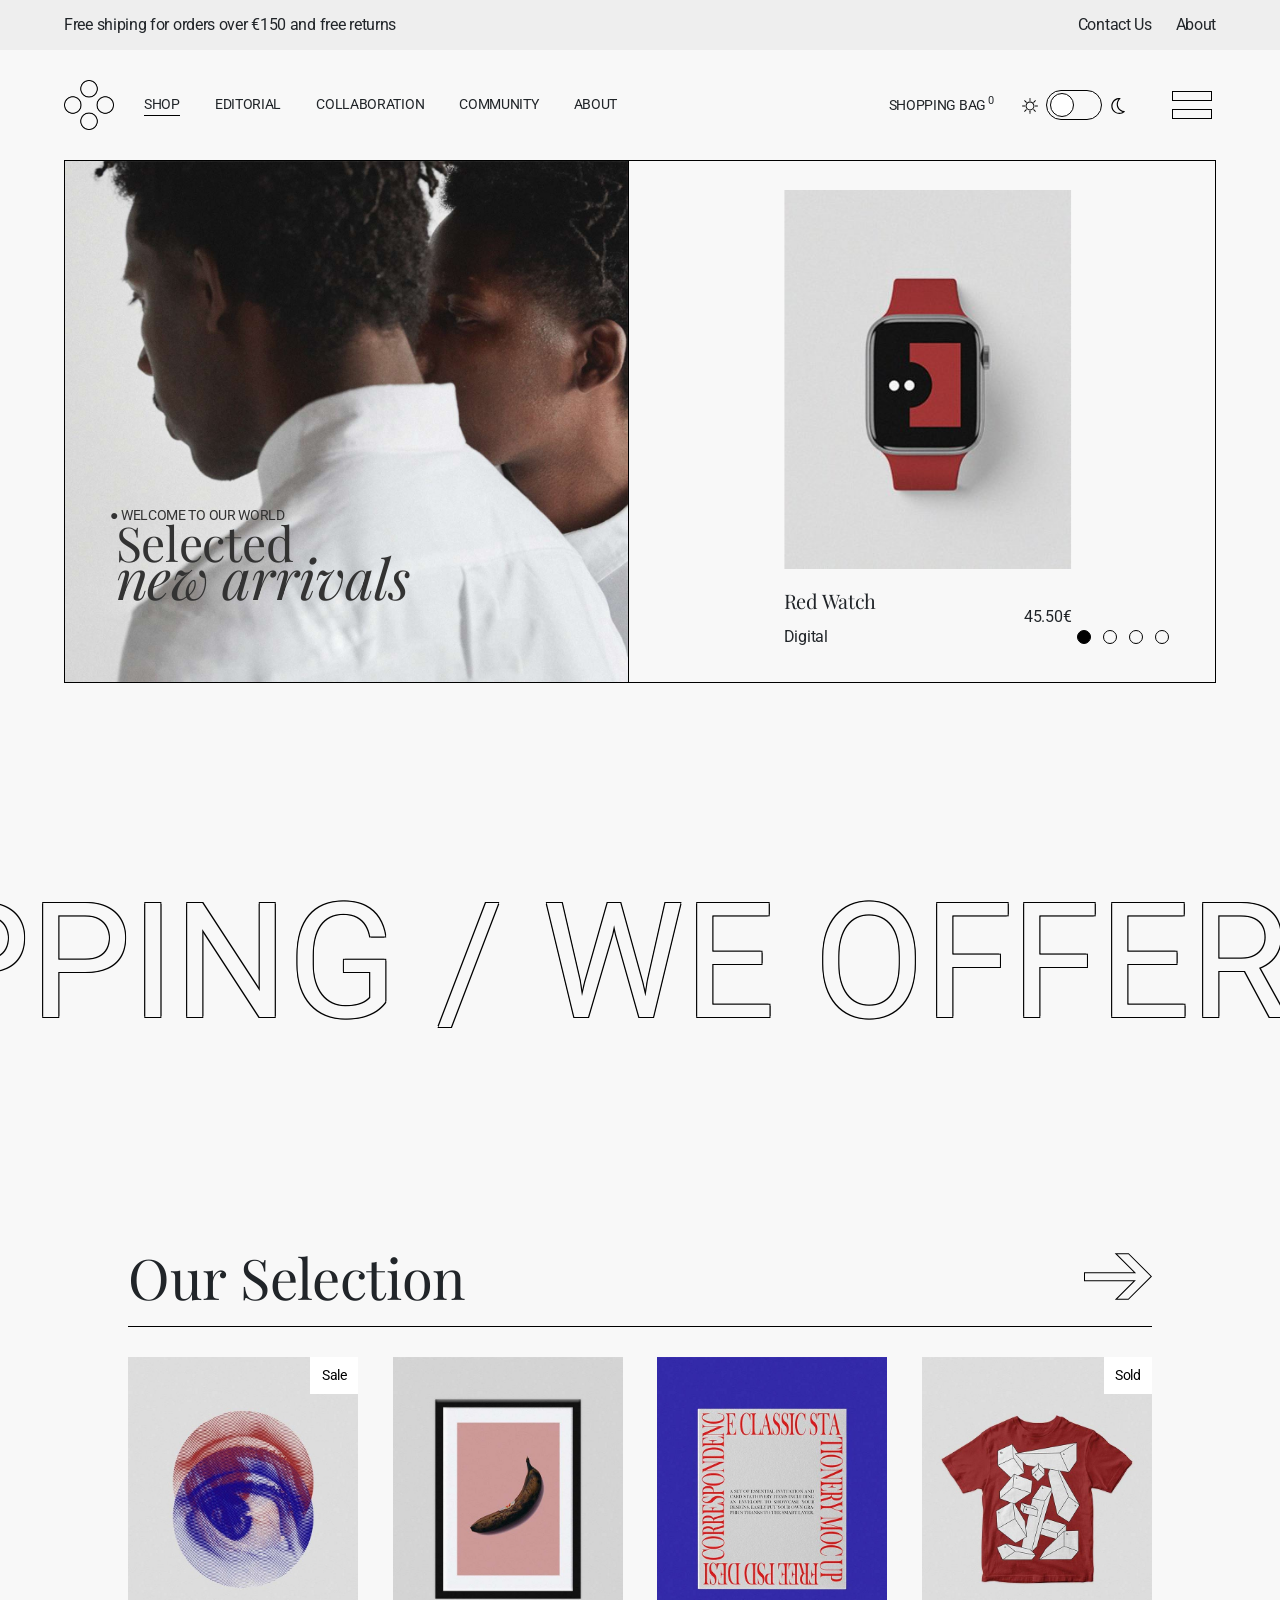
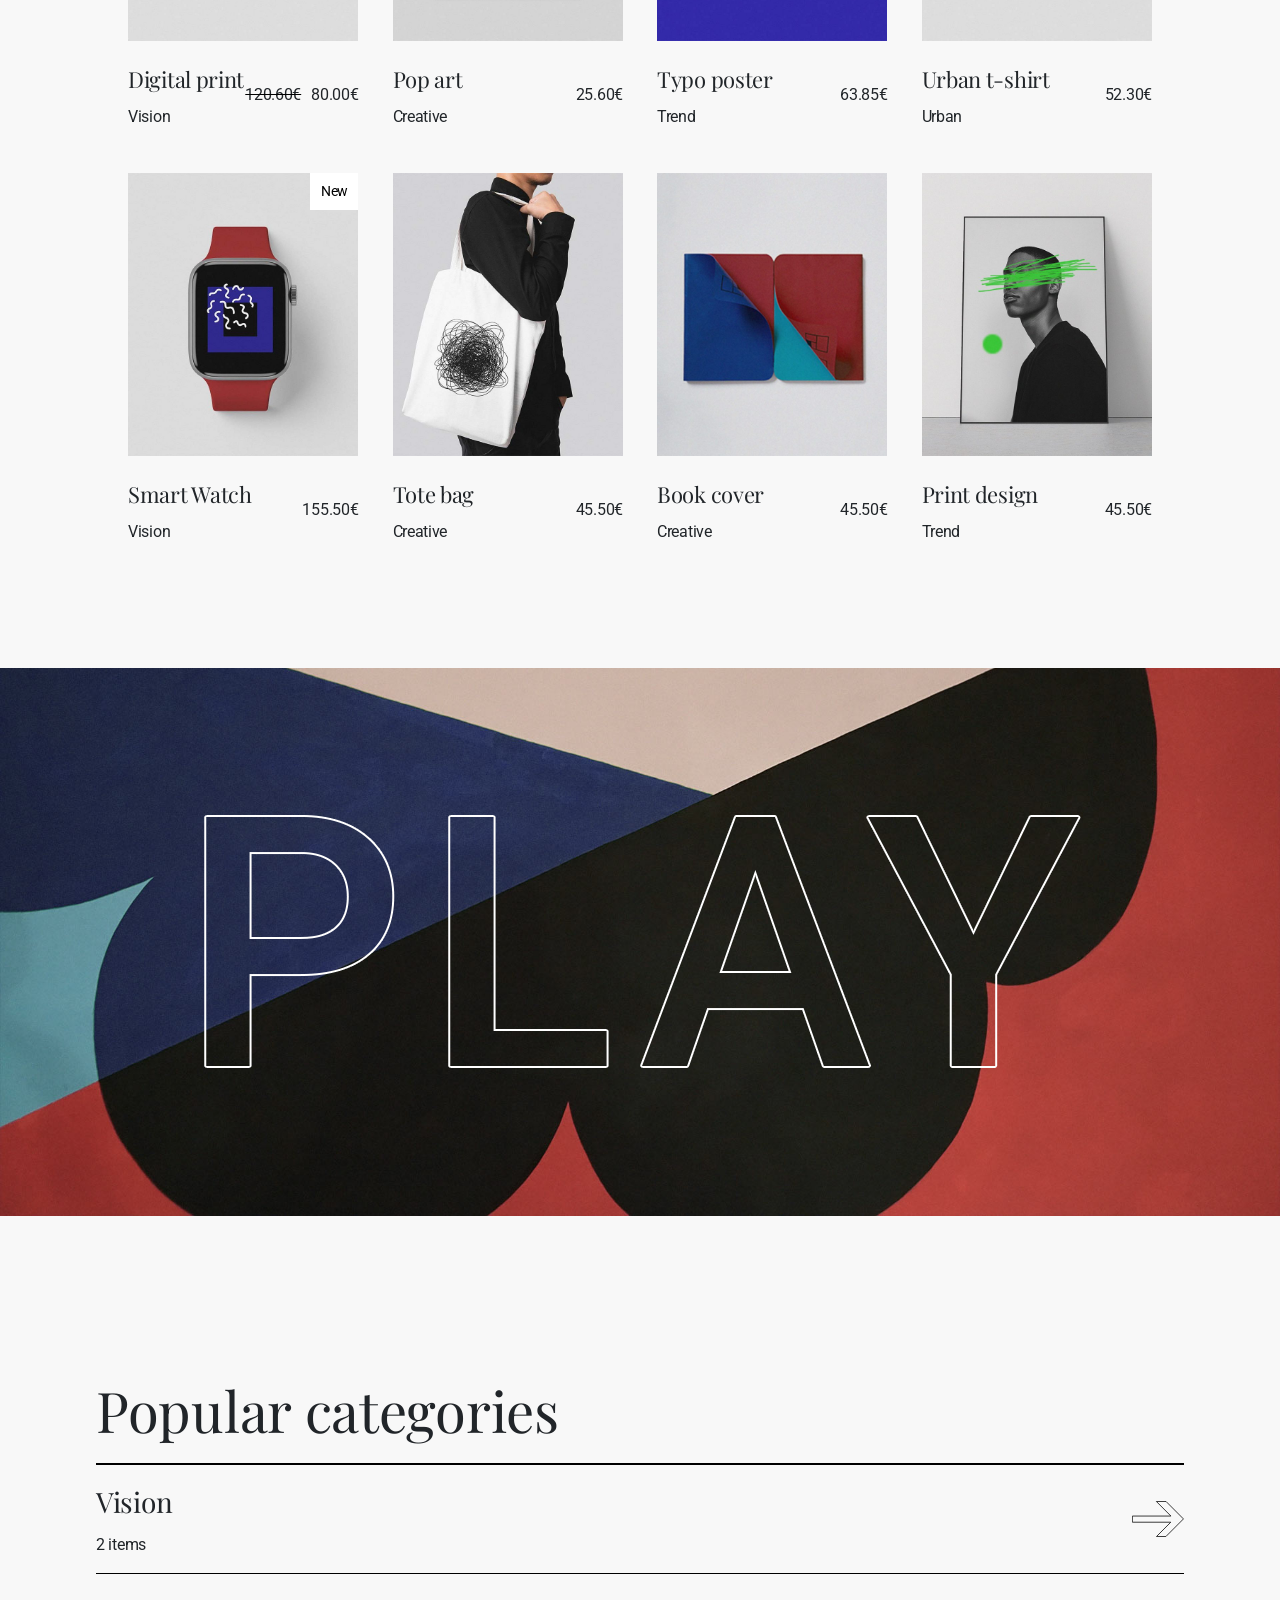
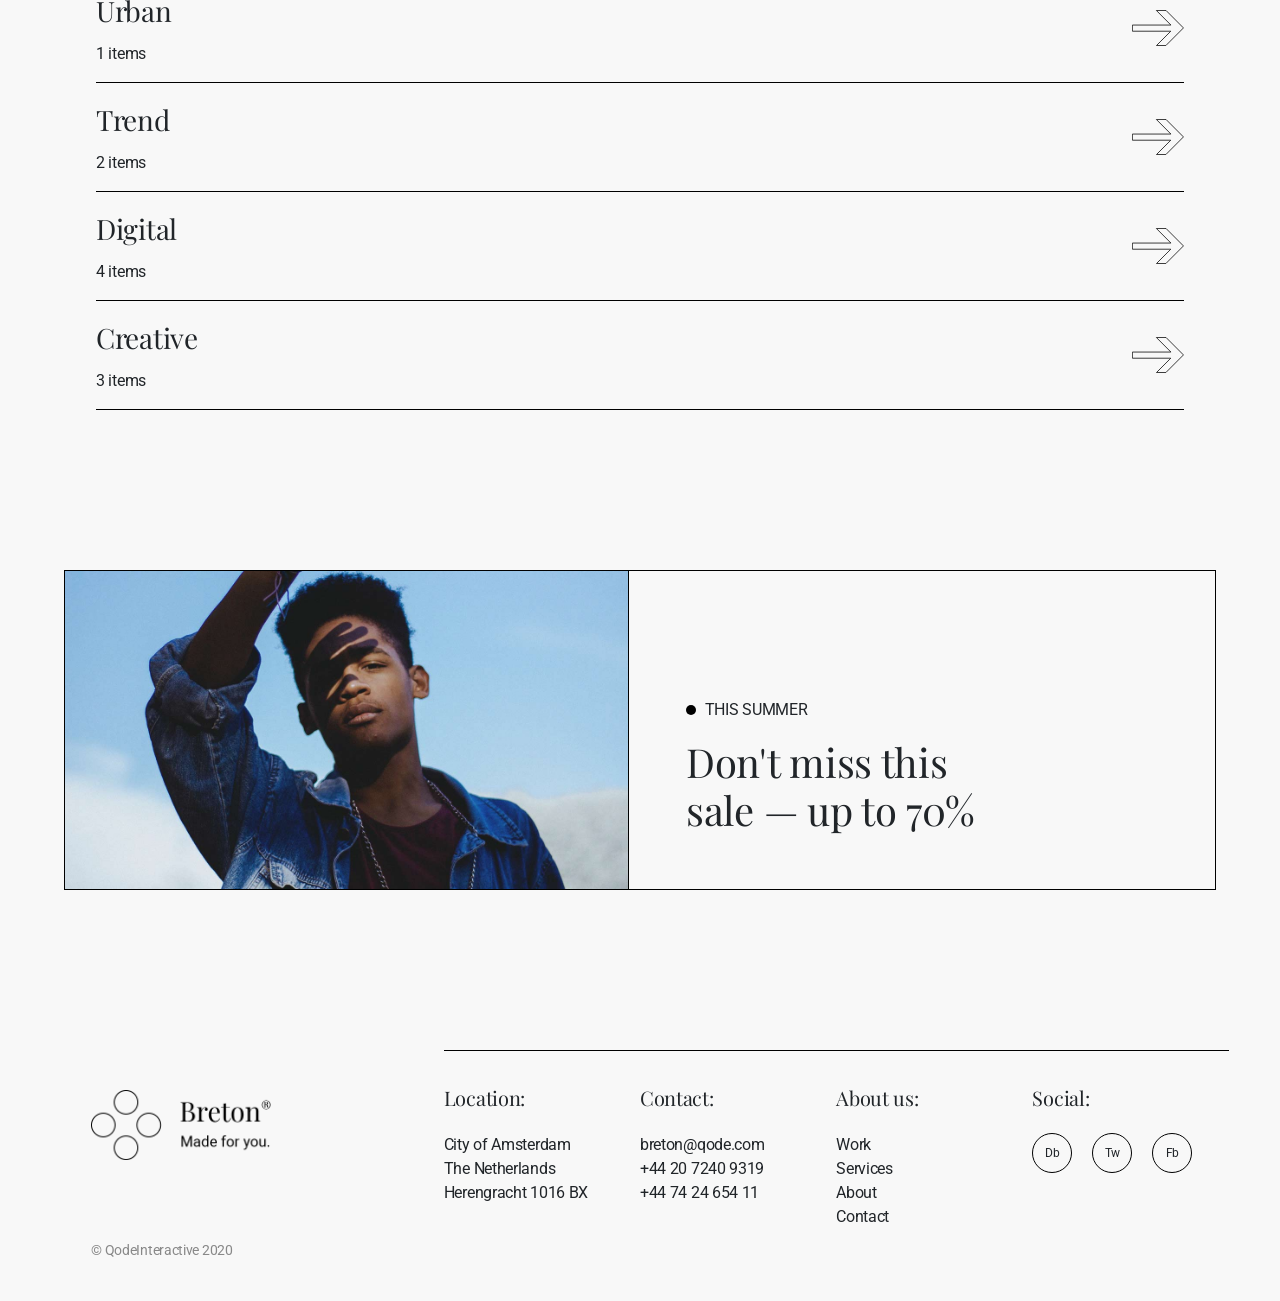
==== commit 2d20adb2: "변경시작" ====
--- a/public/html/index.html
+++ b/public/html/index.html
@@ -4,7 +4,7 @@
 <head>
 	<meta charset="UTF-8">
 	<meta name="viewport" content="width=device-width, initial-scale=1.0">
-	<title>Breton</title>
+	<title>Adererror</title>
 	<link rel="stylesheet" href="../css/all.min.css">
 	<link rel="stylesheet" href="../css/bootstrap.min.css">
 	<link rel="stylesheet" href="https://cdnjs.cloudflare.com/ajax/libs/animate.css/4.1.1/animate.min.css">
@@ -30,90 +30,43 @@
 
 		<div class="header-bottom">
 			<div class="hb-left">
-				<div class="logo-wrap"><img class="logo" src="../img/logo (1).png" alt="로고"></div>
+				<div class="logo-wrap"><img class="logo" src="../img/logo.png" alt="로고"></div>
 				<ul class="navi-wrap">
 					<li class="navi">
-						<div class="underline">HOME</div>
+						<div class="underline">SHOP</div>
 						<ul class="navi-lists">
-							<li class="navi-list"><a>Main Home</a></li>
-							<li class="navi-list"><a>Creative Agency Home</a></li>
-							<li class="navi-list"><a>Horizontal Portfolio</a></li>
-							<li class="navi-list"><a>Portfolio Minimal</a></li>
-							<li class="navi-list"><a>Horizontal Project Reel</a></li>
-							<li class="navi-list"><a>Interactive Project Scroll</a></li>
-							<li class="navi-list"><a>Passepartout Slider</a></li>
-							<li class="navi-list"><a>Portfolio Categories</a></li>
-							<li class="navi-list">
-								<a class="underline">Shop Home</a>
-							</li>
-							<li class="navi-list"><a>Landing</a></li>
+							<li class="navi-list"><a href="#">All</a></li>
+							<li class="navi-list"><a href="#">New Collection</a></li>
+							<li class="navi-list"><a href="#">Coat & Jackets</a></li>
+							<li class="navi-list"><a href="#">Tops</a></li>
+							<li class="navi-list"><a href="#">Shirts</a></li>
+							<li class="navi-list"><a href="#">Knitwear</a></li>
+							<li class="navi-list"><a href="#">Bottom</a></li>
+							<li class="navi-list"><a href="#">Bag</a></li>
+							<li class="navi-list"><a href="#">Headwear</a></li>
+							<li class="navi-list"><a href="#">Accessories</a></li>
 						</ul>
 					</li>
 					<li class="navi">
-						<div>PAGES</div>
+						<div>EDITORIAL</div>
 						<ul class="navi-lists">
-							<li class="navi-list">About Us</li>
-							<li class="navi-list">About Me</li>
-							<li class="navi-list">Our Team</li>
-							<li class="navi-list">Contact Us</li>
-							<li class="navi-list">404 Error Page</li>
+							<li class="navi-list"><a href="#">Image</a></li>
+							<li class="navi-list"><a href="#">Video</a></li>
 						</ul>
 					</li>
 					<li class="navi">
-						<div>PORTFOLIO</div>
+						<div>COLLABORATION</div>
 						<ul class="navi-lists">
-							<li class="navi-list">
-								<div>List Types</div>
-								<i class="fas fa-chevron-right"></i>
-								<ul class="sub-navi-wrap">
-									<li class="sub-navi">Standard List</li>
-									<li class="sub-navi">Gallery List</li>
-									<li class="sub-navi">Masonry List</li>
-									<li class="sub-navi">Horizontal Portfolio</li>
-									<li class="sub-navi">Small Image Layout</li>
-									<li class="sub-navi">Portfolio With Borders</li>
-									<li class="sub-navi">Boxed Portfolio Slider</li>
-									<li class="sub-navi">Fullscreen Slider</li>
-								</ul>
-							</li>
-							<li class="navi-list">
-								List Layouts
-								<i class="fas fa-chevron-right"></i>
-							</li>
-							<li class="navi-list">
-								Hover Types
-								<i class="fas fa-chevron-right"></i>
-							</li>
-							<li class="navi-list">
-								Single Types
-								<i class="fas fa-chevron-right"></i>
+							<li class="navi-list"><a href="#">ADER X ALPHA INDUSTRIES</a></li>
+							<li class="navi-list"><a href="#">ADER X EASTPAK</a></li>
+							<li class="navi-list"><a href="#">ADER X PUMA</a></li>
+							<li class="navi-list"><a href="#">ADER X 10 CORSO SOMO</a></li>
+							<li class="navi-list"><a href="#">ADER X KITSUNE</a></li>
+							<li class="navi-list"><a href="#">ADER X G.SHOCK</a></li>
 							</li>
 						</ul>
-					</li>
-					<li class="navi">
-						<div>BLOG</div>
-						<ul class="navi-lists">
-							<li class="navi-list">Right Sidebar</li>
-							<li class="navi-list">Left Sidebar</li>
-							<li class="navi-list">Without Sidebar</li>
-							<li class="navi-list">Post Types
-								<i class="fas fa-chevron-right"></i>
-							</li>
-						</ul>
-					</li>
-					<li class="navi">
-						<div>SHOP</div>
-						<ul class="navi-lists">
-							<li class="navi-list">Product List</li>
-							<li class="navi-list">Product Single</li>
-							<li class="navi-list">List Layouts
-								<i class="fas fa-angle-right"></i>
-							</li>
-							<li class="navi-list">Shop Pages
-								<i class="fas fa-chevron-right"></i>
-							</li>
-						</ul>
-					</li>
+					<li class="navi"><div>COMMUNITY</div></li>
+					<li class="navi"><div>ABOUT</div></li>
 				</ul>
 			</div>
 			<div class="hb-right">
--- a/public/css/index.css
+++ b/public/css/index.css
@@ -78,33 +78,37 @@
 	margin-right: 35px;
 	font-size: 14px;
 	font-weight: 400;
-	/* transition: all 0.9s; */
+	transition: all 0.5s;
 	position: relative;
 	cursor: pointer;
-	
-}
+}
+.header-bottom .hb-left ul.navi-wrap li.navi:hover >div {
+	color: #0000c5;
+}
+
 .header-bottom .hb-left ul.navi-wrap li ul.navi-lists {
 	position: absolute;
-	left: -50%;
+	left: 0;
 	z-index: 2;
 	background-color: #fff;
-	opacity: 0.9;
-	top: 66px;
-	width: 300px;
-	padding: 32px;
+	opacity: 0.8;
+	top: 4rem;
+	width: 22vw;
+	padding: 2rem;
 	display: none;
-
 }
 .header-bottom .hb-left ul.navi-wrap li ul.navi-lists li.navi-list {
-	font-size: 16px;
-	font-weight: 400;
-	display: flex;
-	justify-content: space-between;
-	align-items: center;
-	padding: 0.5rem 0;
+	font-size: 1rem;
+	font-weight: 400;
+	display: flex;
+	justify-content: space-between;
+	align-items: center;
+	line-height: 2;
 	transition: all 1s;
 	box-sizing: border-box;
-
+}
+.header-bottom .hb-left ul.navi-wrap li ul.navi-lists li.navi-list:hover {
+	color: #0000c5;
 }
 .header-bottom .hb-left ul.navi-wrap li ul.navi-lists li.navi-list::after {
 	
@@ -112,7 +116,7 @@
 .header-bottom .hb-left ul.navi-wrap li ul.navi-lists li.navi-list ul.sub-navi-wrap {
 	position: absolute;
 	width: 16vw;
-	top: 0; right: -100%;
+	top: 0; left: 100%;
 	padding: 2rem;
 	font-size: 1rem;
 	background-color: #fff;
@@ -632,9 +636,10 @@
 	display: flex;
 	justify-content: flex-start;
 	flex-wrap: wrap;
+	margin-top: 2rem;
 }
 footer .f-right ul.f-lists li.list {
-	margin: 40px 100px 0 0;
+	flex: 25% 0 0;
 }
 footer .f-right ul.f-lists li.list .title {
 	font-family: 'Playfair Display', serif;
@@ -746,3 +751,4 @@
 footer .f-right.dark {border-color: #fff;}
 footer .f-right ul.f-lists li.list ul.contents li.circle.dark {border-color: #fff;}
 .back-top.dark {border-color: #fff;}
+.underline.dark {border-color: #fff;}
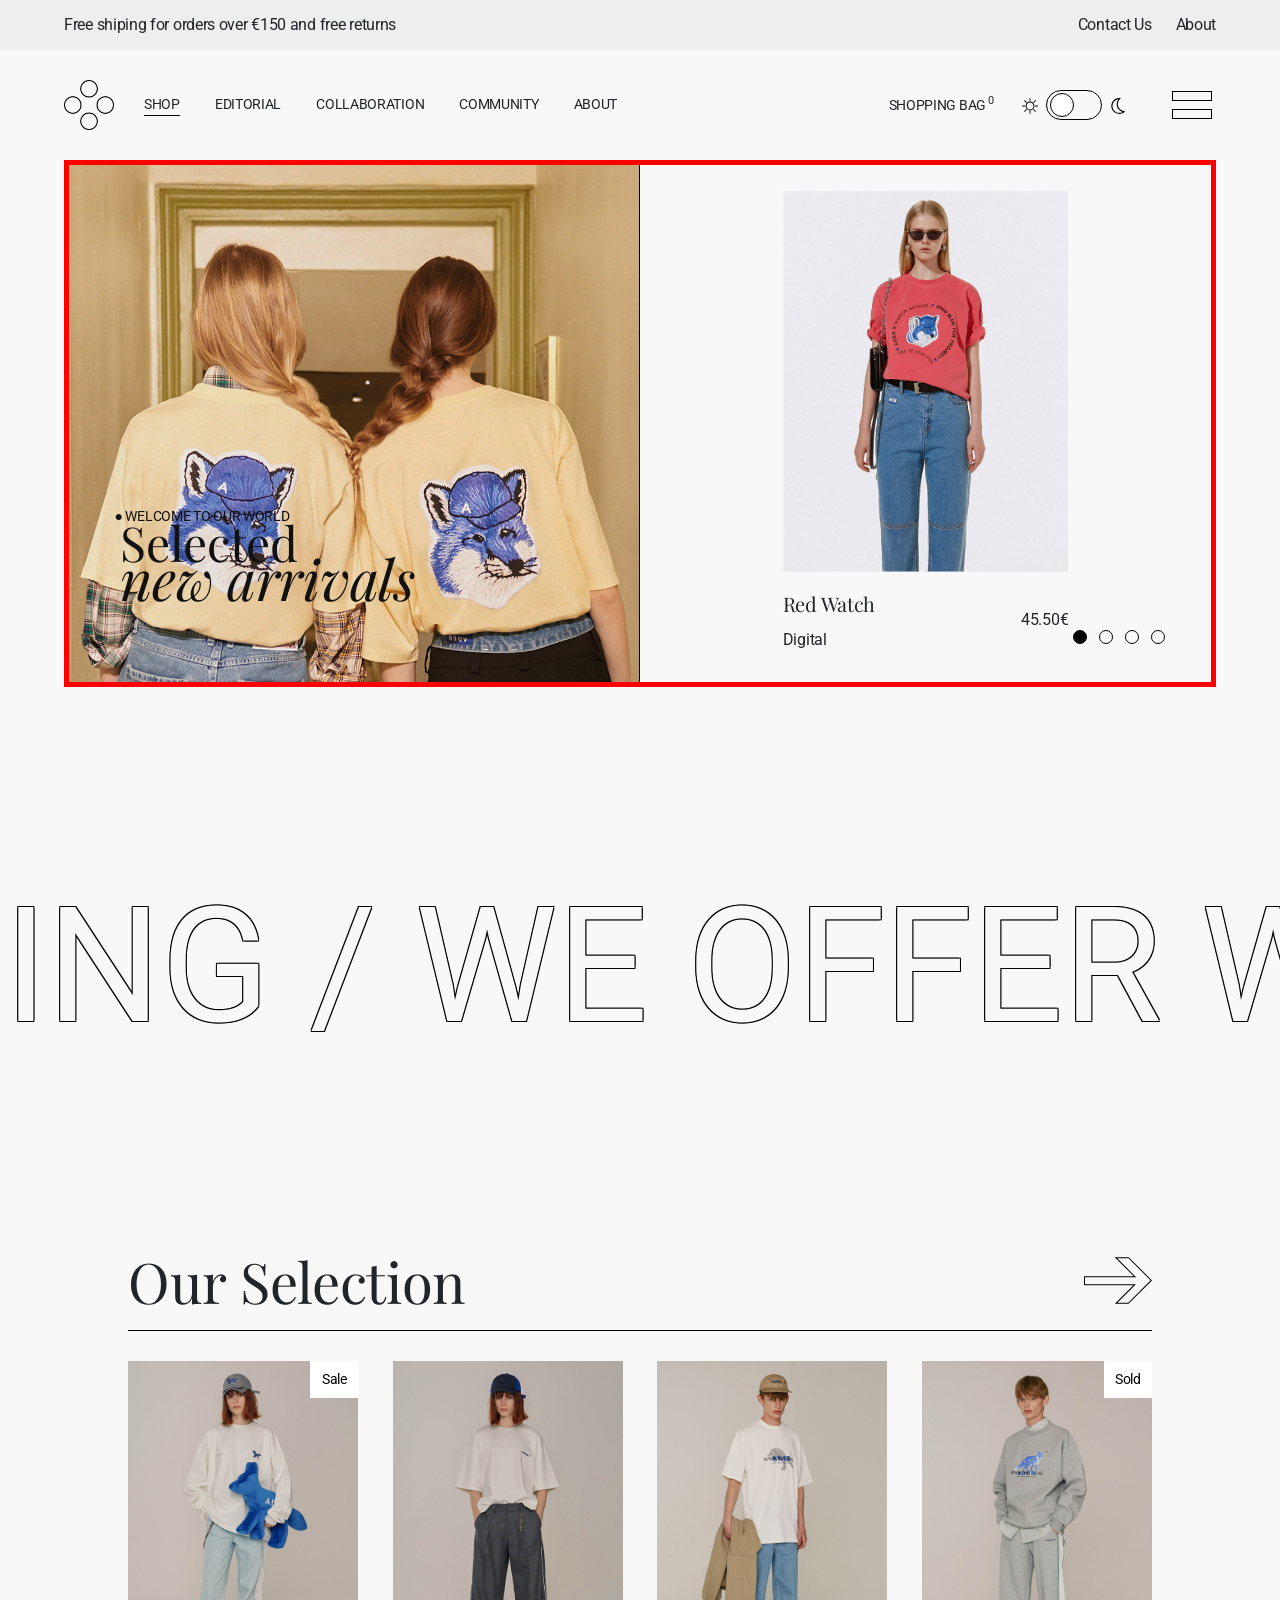
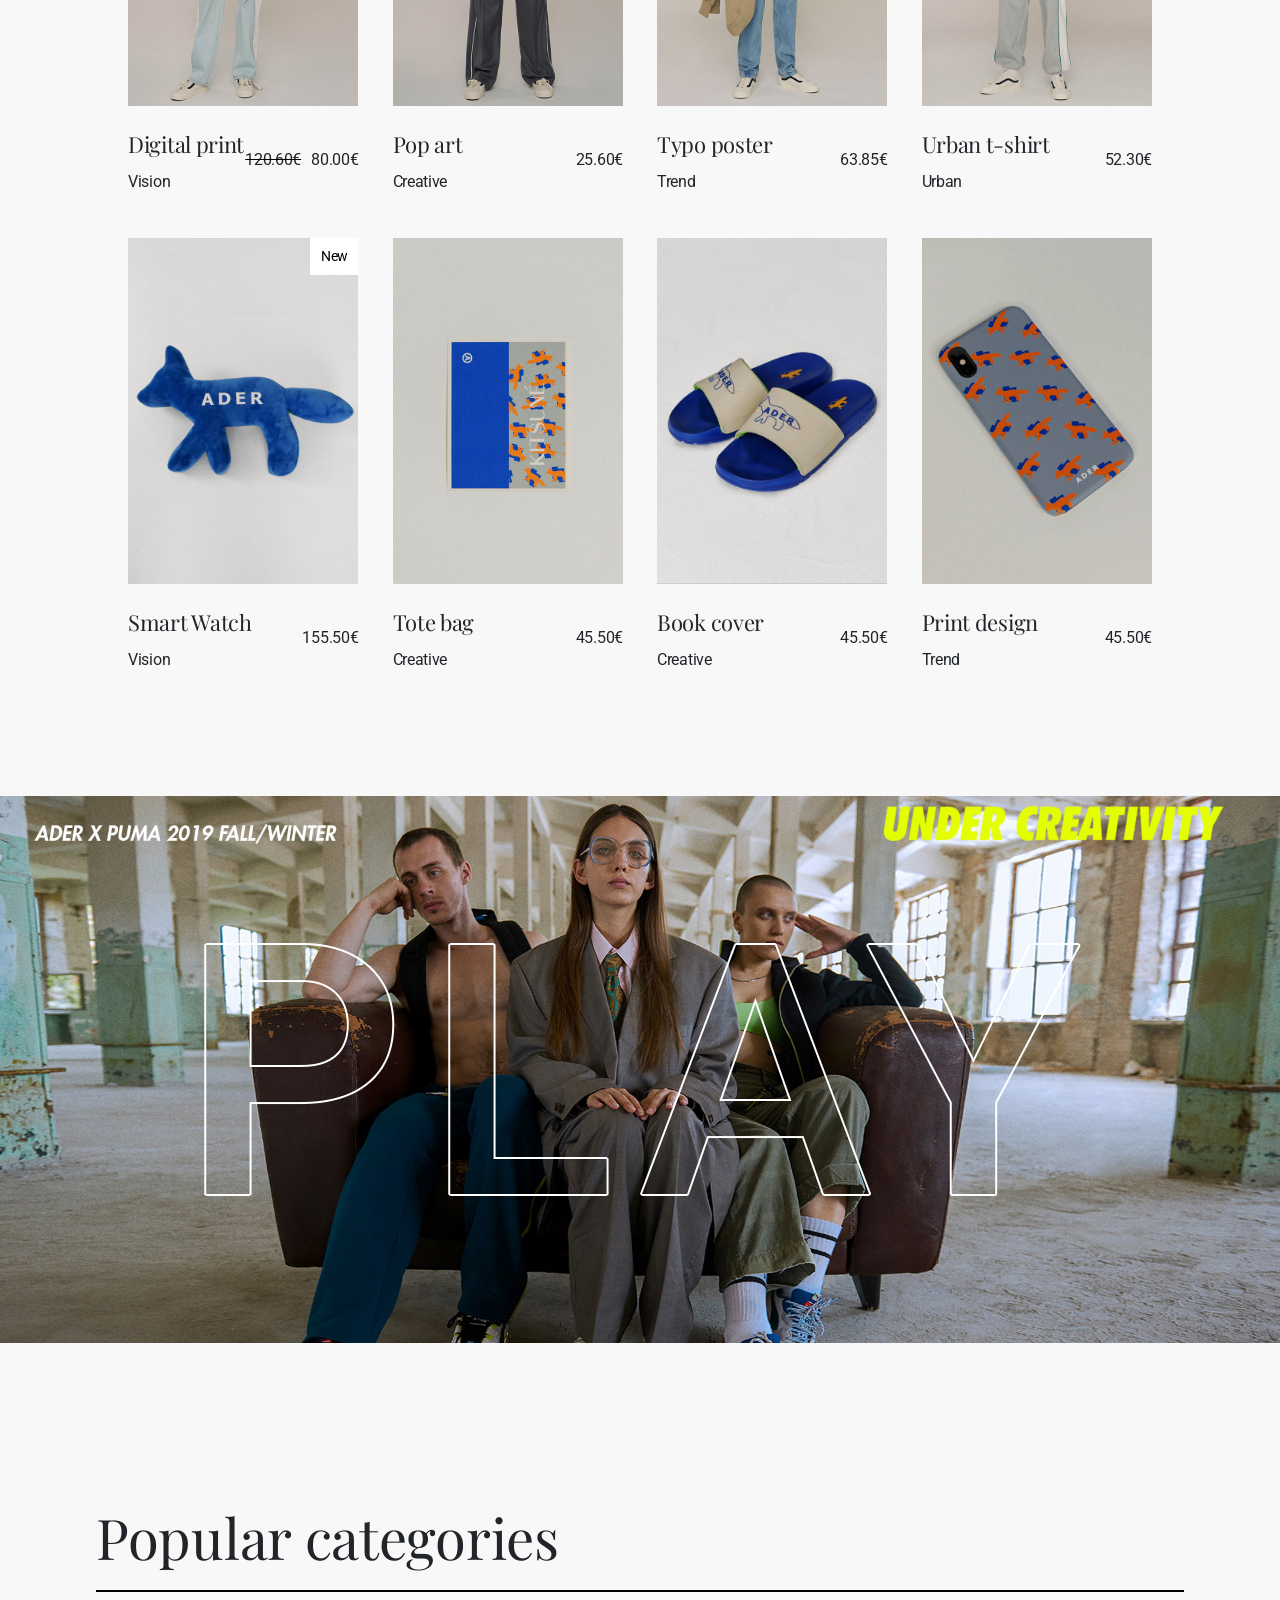
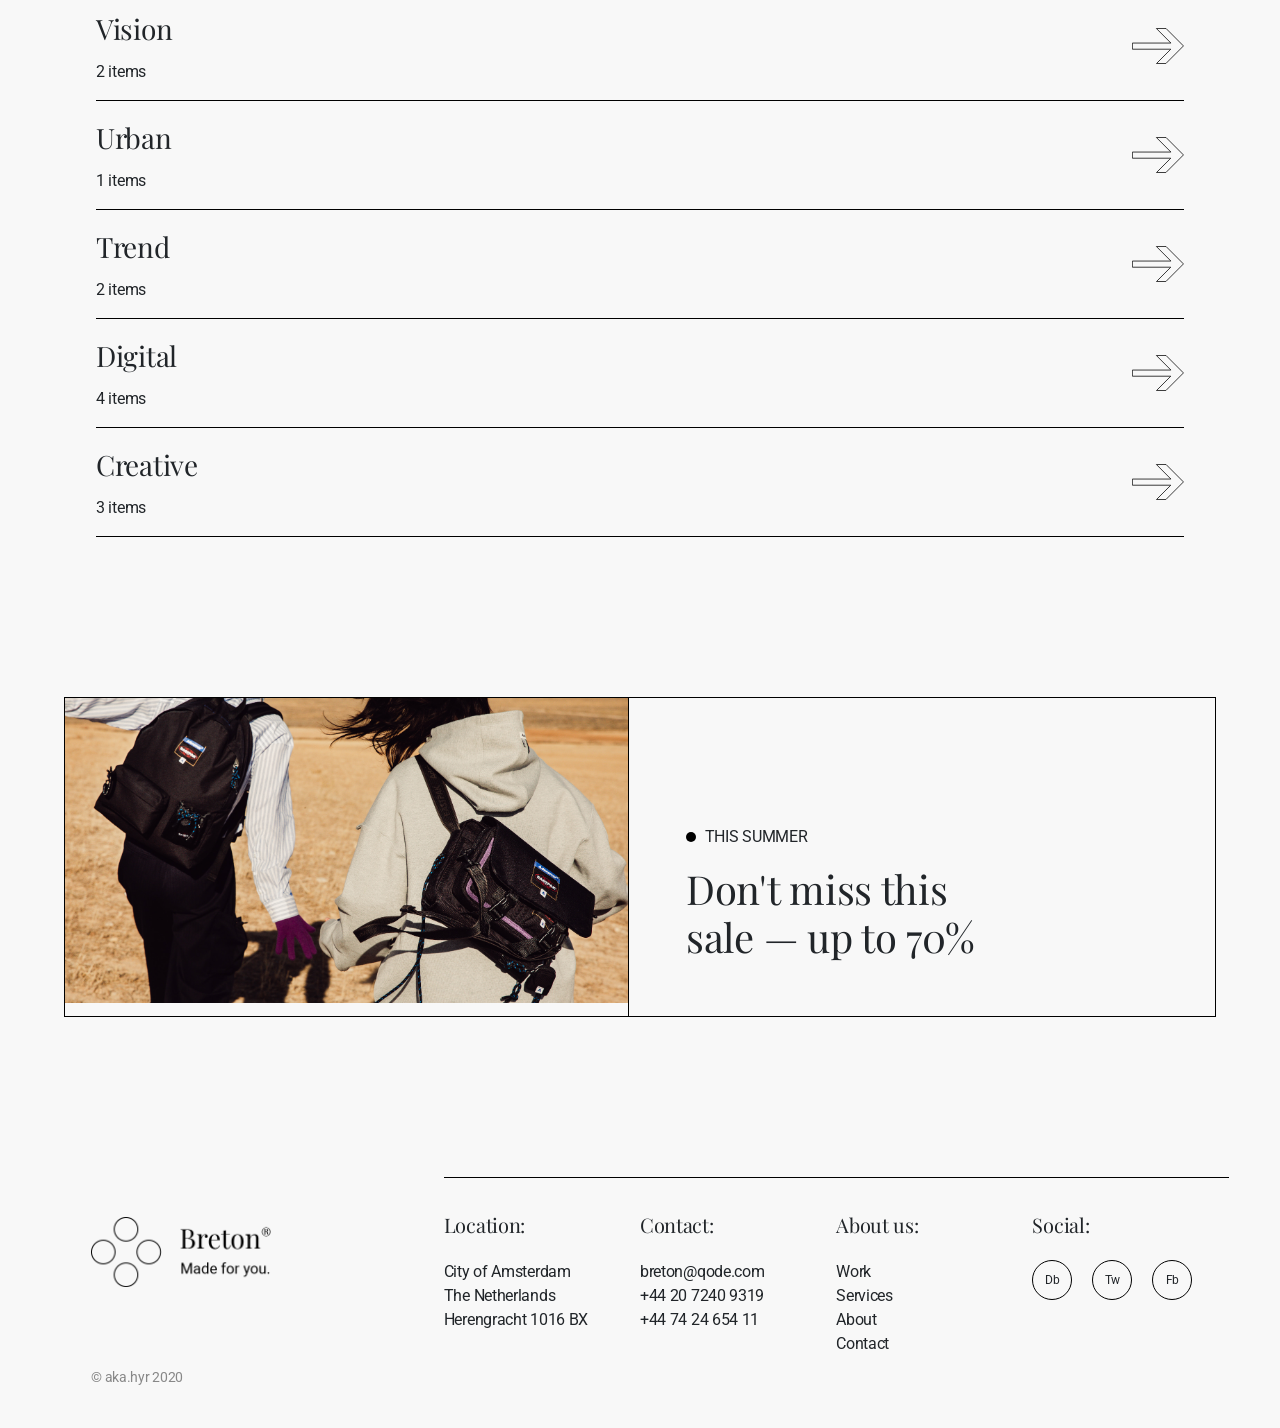
==== commit 535d73e8: "사진교체" ====
--- a/public/html/index.html
+++ b/public/html/index.html
@@ -101,7 +101,7 @@
 				<div class="title">● WELCOME TO OUR WORLD</div>
 				<div class="sel">Selected</div>
 				<div class="new">new arrivals</div>
-				<img src="../img/main0.jpg" alt="메인이미지">
+				<img src="../img/main_left.jpg" alt="메인이미지" class="w-100">
 			</div>
 		</div>
 		<div class="main-right">
@@ -139,7 +139,7 @@
 					<a href="#">
 						<div class="img-wrapper">
 							<div class="img-wrap">
-								<img src="../img/sel01.jpg" alt="리스트01">
+								<img src="../img/selection_top_01.jpg" alt="리스트01">
 								<div class="sale">Sale</div>
 								<div class="add-cart">ADD TO CART</div>
 							</div>
@@ -160,7 +160,7 @@
 					<a href="#">
 						<div class="img-wrapper">
 							<div class="img-wrap">
-								<img src="../img/sel02.jpg" alt="리스트02">
+								<img src="../img/selection_top_02.jpg" alt="리스트02">
 								<div class="add-cart">ADD TO CART</div>
 							</div>
 						</div>
@@ -179,7 +179,7 @@
 					<a href="#">
 						<div class="img-wrapper">
 							<div class="img-wrap">
-								<img src="../img/sel03.jpg" alt="리스트03">
+								<img src="../img/selection_top_03.jpg" alt="리스트03">
 								<div class="add-cart">ADD TO CART</div>
 							</div>
 						</div>
@@ -198,7 +198,7 @@
 					<a href="#">
 						<div class="img-wrapper">
 							<div class="img-wrap">
-								<img src="../img/sel04.jpg" alt="리스트04">
+								<img src="../img/selection_top_04.jpg" alt="리스트04">
 								<div class="sale">Sold</div>
 								<div class="add-cart">READ MORE</div>
 							</div>
@@ -218,7 +218,7 @@
 					<a href="#">
 						<div class="img-wrapper">
 							<div class="img-wrap">
-								<img src="../img/sel05.jpg" alt="리스트05">
+								<img src="../img/selection_bottom_01.jpg" alt="리스트05">
 								<div class="sale">New</div>
 								<div class="add-cart">ADD TO CART</div>
 							</div>
@@ -238,7 +238,7 @@
 					<a href="#">
 						<div class="img-wrapper">
 							<div class="img-wrap">
-								<img src="../img/sel06.jpg" alt="리스트06">
+								<img src="../img/selection_bottom_02.jpg" alt="리스트06">
 								<div class="add-cart">ADD TO CART</div>
 							</div>
 						</div>
@@ -257,7 +257,7 @@
 					<a href="#">
 						<div class="img-wrapper">
 							<div class="img-wrap">
-								<img src="../img/sel07.jpg" alt="리스트07">
+								<img src="../img/selection_bottom_03.jpg" alt="리스트07">
 								<div class="add-cart">ADD TO CART</div>
 							</div>
 						</div>
@@ -276,7 +276,7 @@
 					<a href="#">
 						<div class="img-wrapper">
 							<div class="img-wrap">
-								<img src="../img/sel08.jpg" alt="리스트08">
+								<img src="../img/selection_bottom_04.jpg" alt="리스트08">
 								<div class="add-cart">ADD TO CART</div>
 							</div>
 						</div>
@@ -299,7 +299,7 @@
 	<!-- play-Ani -->
 	<div class="play-wrapper">
 		<div class="play-bgwrap">
-			<img class="w-100 play-bg" src="../img/play_ani_bg01.jpg" alt="PLAY 배경">
+			<img class="w-100 play-bg" src="../img/play_cover.jpg" alt="PLAY 배경">
 			<div class="play-wrap">
 				<img class="play" src="../img/play-transparent.png" alt="PLAY">
 			</div>
@@ -316,7 +316,7 @@
 					<div class="main">Vision</div>
 					<div class="sub">2 items</div>
 					<div class="img-hover ">
-						<img src="../img/pop-hover0.jpg" alt="비젼카테고리 사진">
+						<img src="../img/popular01.jpg" alt="비젼카테고리 사진">
 					</div>
 				</div>
 				<div class="arrows"><img class="arrow" src="../img/arrow.svg" alt="화살표"></div>
@@ -326,7 +326,7 @@
 					<div class="main">Urban</div>
 					<div class="sub">1 items</div>
 					<div class="img-hover ">
-						<img src="../img/pop-hover1.jpg" alt="비젼카테고리 사진">
+						<img src="../img/popular02.jpg" alt="비젼카테고리 사진">
 					</div>
 				</div>
 				<div class="arrows"><img class="arrow" src="../img/arrow.svg" alt="화살표"></div>
@@ -336,7 +336,7 @@
 					<div class="main">Trend</div>
 					<div class="sub">2 items</div>
 					<div class="img-hover ">
-						<img src="../img/pop-hover2.jpg" alt="비젼카테고리 사진">
+						<img src="../img/popular03.jpg" alt="비젼카테고리 사진">
 					</div>
 				</div>
 				<div class="arrows"><img class="arrow" src="../img/arrow.svg" alt="화살표"></div>
@@ -346,7 +346,7 @@
 					<div class="main">Digital</div>
 					<div class="sub">4 items</div>
 					<div class="img-hover ">
-						<img src="../img/pop-hover3.jpg" alt="비젼카테고리 사진">
+						<img src="../img/popular04.jpg" alt="비젼카테고리 사진">
 					</div>
 				</div>
 				<div class="arrows"><img class="arrow" src="../img/arrow.svg" alt="화살표"></div>
@@ -356,7 +356,7 @@
 					<div class="main">Creative</div>
 					<div class="sub">3 items</div>
 					<div class="img-hover ">
-						<img src="../img/pop-hover4.jpg" alt="비젼카테고리 사진">
+						<img src="../img/popular05.jpg" alt="비젼카테고리 사진">
 					</div>
 				</div>
 				<div class="arrows"><img class="arrow" src="../img/arrow.svg" alt="화살표"></div>
@@ -368,7 +368,7 @@
 	<!-- banner -->
 	<div class="banner-wrap">
 		<div class="bann-left">
-			<img src="../img/banner01.jpg" alt="배너 사진">
+			<img src="../img/footer_main.jpg" alt="배너 사진">
 		</div>
 		<div class="bann-right">
 			<div class="summer">
@@ -386,7 +386,7 @@
 	<footer class="footer-wrapper">
 		<div class="f-left">
 			<h3><img class="f-logo" src="../img/footer-logo.png" alt="푸터 로고"></h3>
-			<div class="copy"> &copy; QodeInteractive 2020</div>
+			<div class="copy"> &copy; aka.hyr 2020</div>
 		</div>
 		<div class="f-right">
 			<ul class="f-lists">
--- a/public/css/index.css
+++ b/public/css/index.css
@@ -78,7 +78,7 @@
 	margin-right: 35px;
 	font-size: 14px;
 	font-weight: 400;
-	transition: all 0.5s;
+	transition: all 0.3s;
 	position: relative;
 	cursor: pointer;
 }
@@ -93,7 +93,7 @@
 	background-color: #fff;
 	opacity: 0.8;
 	top: 4rem;
-	width: 22vw;
+	width: 300px;
 	padding: 2rem;
 	display: none;
 }
@@ -104,31 +104,13 @@
 	justify-content: space-between;
 	align-items: center;
 	line-height: 2;
-	transition: all 1s;
+	transition: all 0.3s;
 	box-sizing: border-box;
 }
 .header-bottom .hb-left ul.navi-wrap li ul.navi-lists li.navi-list:hover {
 	color: #0000c5;
 }
-.header-bottom .hb-left ul.navi-wrap li ul.navi-lists li.navi-list::after {
-	
-}
-.header-bottom .hb-left ul.navi-wrap li ul.navi-lists li.navi-list ul.sub-navi-wrap {
-	position: absolute;
-	width: 16vw;
-	top: 0; left: 100%;
-	padding: 2rem;
-	font-size: 1rem;
-	background-color: #fff;
-	opacity: 0;
-	transition: all 0.5s;
-}
-.header-bottom .hb-left ul.navi-wrap li ul.navi-lists li.navi-list ul.sub-navi-wrap li.sub-navi {
-	line-height: 2.5;
-}
-.header-bottom .hb-left ul.navi-wrap li ul.navi-lists li.navi-list:hover ul.sub-navi-wrap {
-	opacity: 1;
-}
+
 
 
 
@@ -201,30 +183,20 @@
 /********** main-visual **********/
 .main-wrapper {
 	width: 90vw;
-	max-width: 100%;
-	height: auto;
-	border: 1px solid #000000;
-	box-sizing: border-box;
+	border: 5px solid red;
 	margin: 0 auto;
-	overflow: hidden;
-	display: flex;
-	justify-content: space-between;
-	
+	display: flex;
+	justify-content: space-between;
 }
 .main-wrapper .main-left {
-	width: 49%;
-	height: inherit;
-	border-right: 1px solid #000; 
-	box-sizing: border-box;
+	flex: 50% 0 0;
+	border-right: 1px solid #000;
 }
 .main-wrapper .main-left .main-img {
 	position: relative;
-	color: #333;
-}
-.main-wrapper .main-left .main-img img {
-	width: 100%;
-	height: auto;
-}
+	color: #111;
+}
+
 .main-wrapper .main-left .title {
 	position: absolute;
 	bottom: 30%; left: 8%;
@@ -251,13 +223,12 @@
 }
 
 .main-wrapper .main-right {
-	width: 50%;
-	position: relative;
-
-}
-.main-right .stage {
-	
-}
+	flex: 50% 0 0;
+	position: relative;
+
+}
+.main-right .stage {/* 높이 측정해서 넣어주기 */}
+
 .main-right .stage .slide-wrap {
 	position: absolute;
 	overflow: hidden;
@@ -702,7 +673,7 @@
 	border-color: #fff;
 }
 .header-bottom .hb-right .dark-mode .switch .dot.dark {
-left: 26px;
+	left: 26px;
 background-color: #1d1d1d;	
 border: 1px solid #f8f8f8;
 transition: all 0.3s;
@@ -752,3 +723,19 @@
 footer .f-right ul.f-lists li.list ul.contents li.circle.dark {border-color: #fff;}
 .back-top.dark {border-color: #fff;}
 .underline.dark {border-color: #fff;}
+
+
+/************* 반응형 *************/
+@media screen and (max-width: 1199px) {}
+@media screen and (max-width: 991px) {
+	.header-bg {display: none;}
+	.header-bottom .hb-left ul.navi-wrap {display: none;}
+	.header-bottom .hb-right .bag {display:none;}
+
+	.main-wrapper {flex-direction: column;}
+	.main-wrapper .main-left {flex: 100% 0 0;}
+	.main-wrapper .main-right {flex: 100% 0 0; height: 881px; border: 2px solid blue;}
+
+}
+@media screen and (max-width: 767px) {}
+@media screen and (max-width: 575px) {}
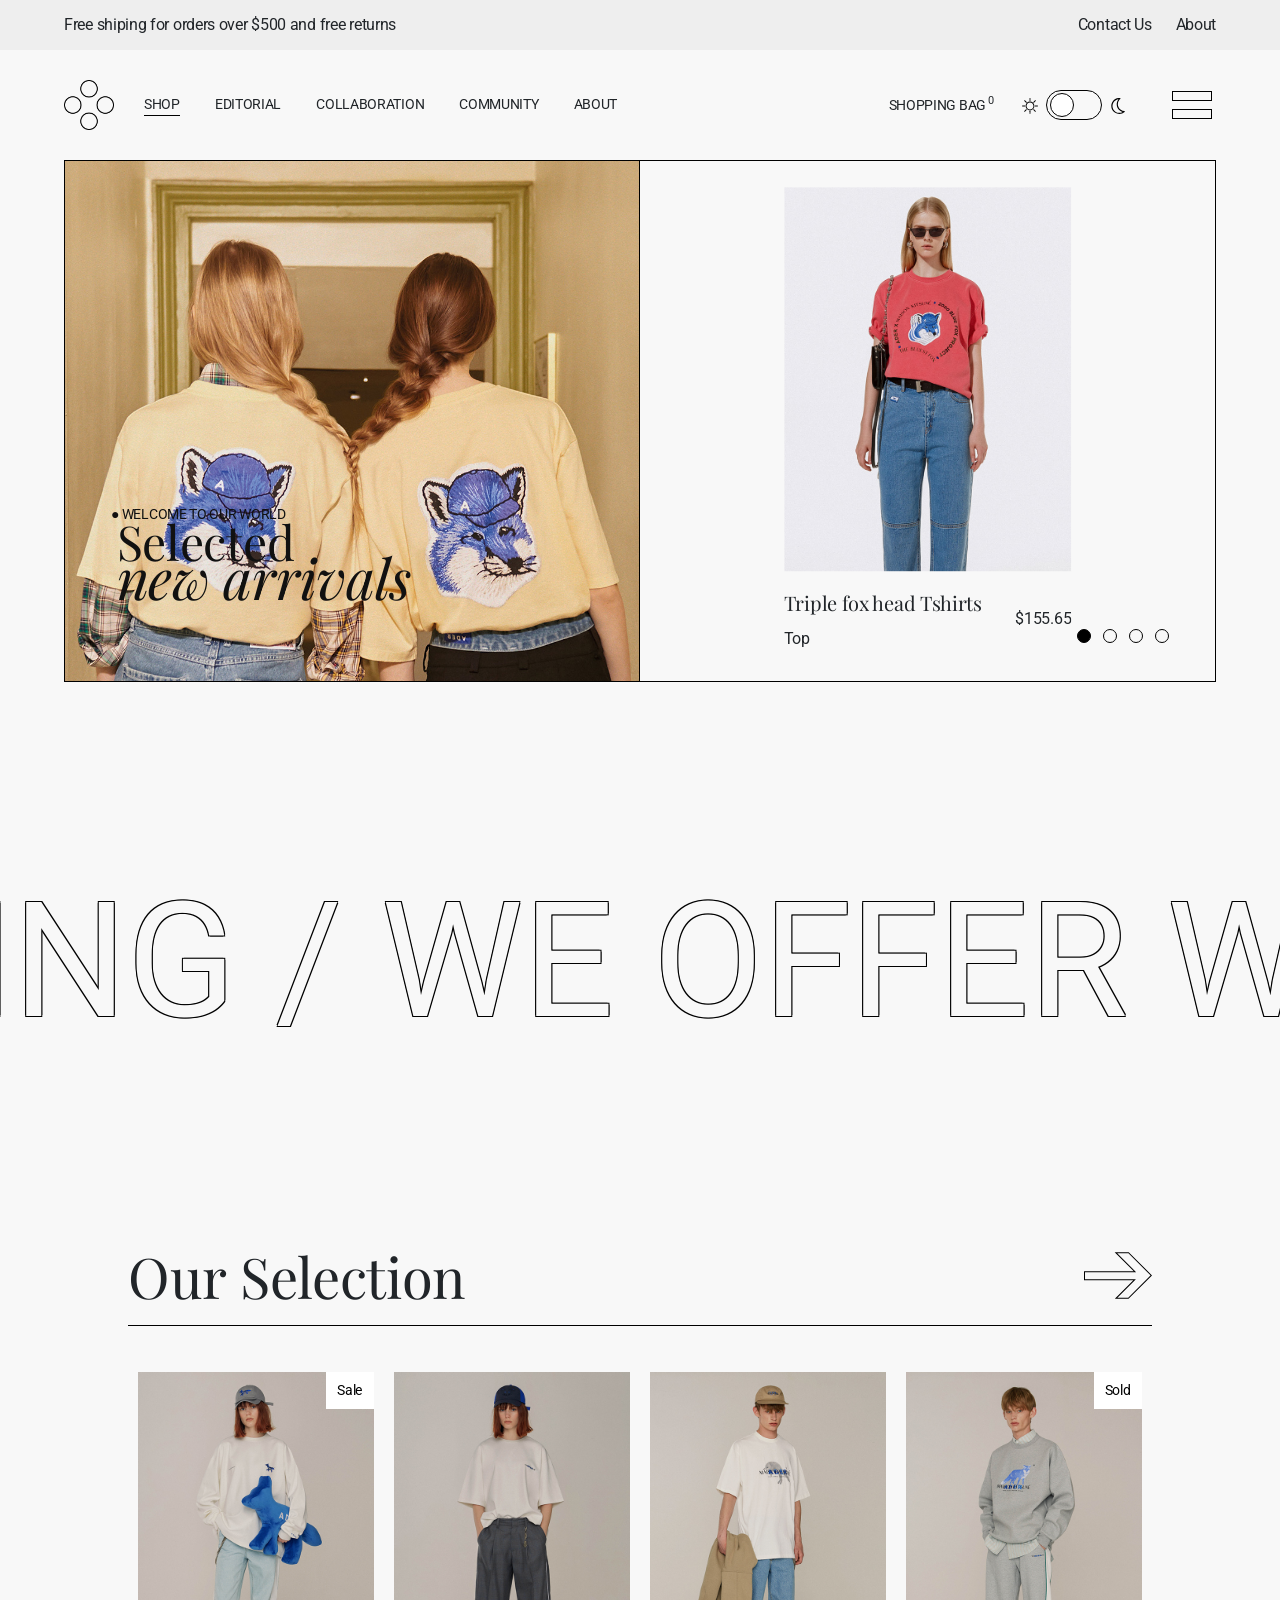
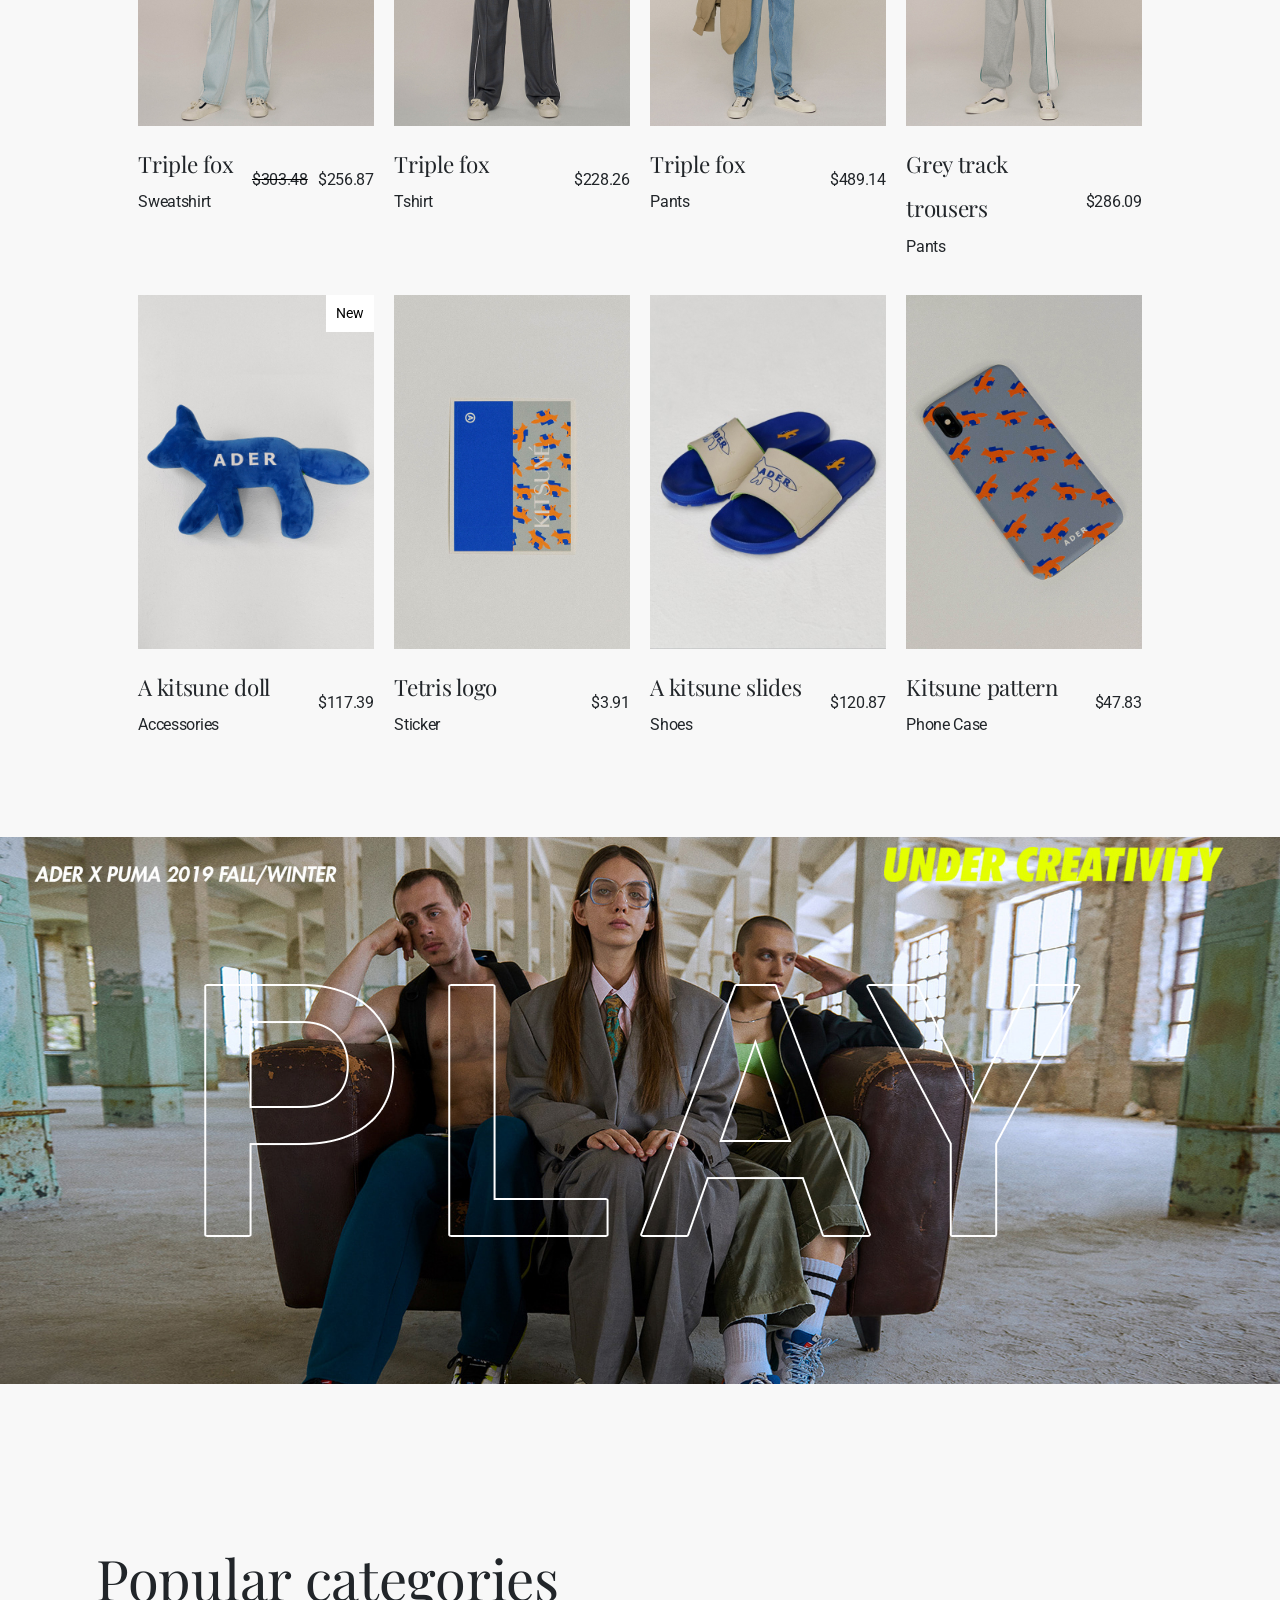
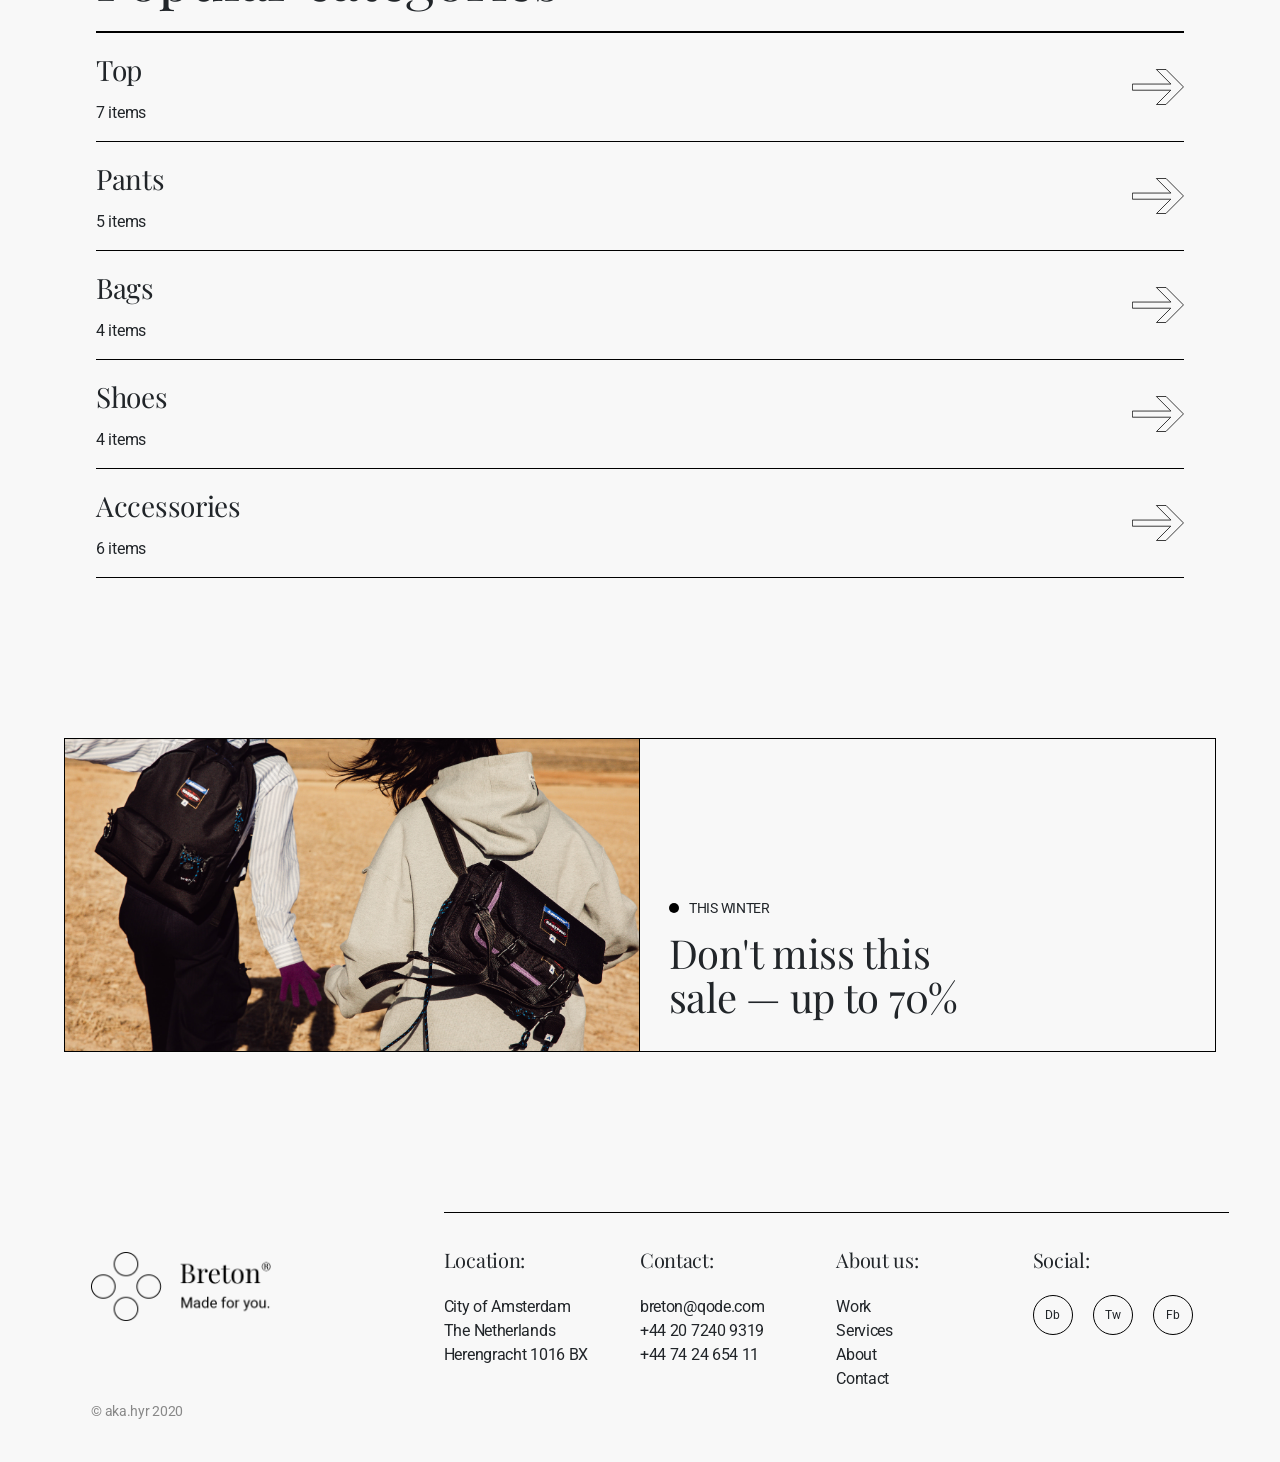
==== commit dd8190d8: "사진 제거" ====
--- a/public/html/index.html
+++ b/public/html/index.html
@@ -18,7 +18,7 @@
 	<!-- header -->
 	<div class="header-bg">
 		<div class="header-top">
-			<div class="ht-free">Free shiping for orders over €150 and free returns</div>
+			<div class="ht-free">Free shiping for orders over $500 and free returns</div>
 			<div class="ht-cont">
 				<a href="#" class="contact">Contact Us</a>
 				<a href="#" class="about">About</a>
@@ -146,12 +146,12 @@
 						</div>
 						<div class="txt-wrap">
 							<div class="txt-l">
-								<div class="title">Digital print</div>
-								<div class="detail">Vision</div>
-							</div>
-							<div class="txt-r">
-								<div class="past-price">120.60€</div>
-								<div class="price">80.00€</div>
+								<div class="title">Triple fox</div>
+								<div class="detail">Sweatshirt</div>
+							</div>
+							<div class="txt-r">
+								<div class="past-price">$303.48</div>
+								<div class="price">$256.87</div>
 							</div>
 						</div>
 					</a>
@@ -166,11 +166,11 @@
 						</div>
 						<div class="txt-wrap">
 							<div class="txt-l">
-								<div class="title">Pop art</div>
-								<div class="detail">Creative</div>
-							</div>
-							<div class="txt-r">
-								<div class="price">25.60€</div>
+								<div class="title">Triple fox</div>
+								<div class="detail">Tshirt</div>
+							</div>
+							<div class="txt-r">
+								<div class="price">$228.26</div>
 							</div>
 						</div>
 					</a>
@@ -185,11 +185,11 @@
 						</div>
 						<div class="txt-wrap">
 							<div class="txt-l">
-								<div class="title">Typo poster</div>
-								<div class="detail">Trend</div>
-							</div>
-							<div class="txt-r">
-								<div class="price">63.85€</div>
+								<div class="title">Triple fox</div>
+								<div class="detail">Pants</div>
+							</div>
+							<div class="txt-r">
+								<div class="price">$489.14</div>
 							</div>
 						</div>
 					</a>
@@ -205,11 +205,11 @@
 						</div>
 						<div class="txt-wrap">
 							<div class="txt-l">
-								<div class="title">Urban t-shirt</div>
-								<div class="detail">Urban</div>
-							</div>
-							<div class="txt-r">
-								<div class="price">52.30€</div>
+								<div class="title">Grey track trousers</div>
+								<div class="detail">Pants</div>
+							</div>
+							<div class="txt-r">
+								<div class="price">$286.09</div>
 							</div>
 						</div>
 					</a>
@@ -225,11 +225,11 @@
 						</div>
 						<div class="txt-wrap">
 							<div class="txt-l">
-								<div class="title">Smart Watch</div>
-								<div class="detail">Vision</div>
-							</div>
-							<div class="txt-r">
-								<div class="price">155.50€</div>
+								<div class="title">A kitsune doll</div>
+								<div class="detail">Accessories</div>
+							</div>
+							<div class="txt-r">
+								<div class="price">$117.39</div>
 							</div>
 						</div>
 					</a>
@@ -244,11 +244,11 @@
 						</div>
 						<div class="txt-wrap">
 							<div class="txt-l">
-								<div class="title">Tote bag</div>
-								<div class="detail">Creative</div>
-							</div>
-							<div class="txt-r">
-								<div class="price">45.50€</div>
+								<div class="title">Tetris logo</div>
+								<div class="detail">Sticker</div>
+							</div>
+							<div class="txt-r">
+								<div class="price">$3.91</div>
 							</div>
 						</div>
 					</a>
@@ -263,11 +263,11 @@
 						</div>
 						<div class="txt-wrap">
 							<div class="txt-l">
-								<div class="title">Book cover</div>
-								<div class="detail">Creative</div>
-							</div>
-							<div class="txt-r">
-								<div class="price">45.50€</div>
+								<div class="title">A kitsune slides</div>
+								<div class="detail">Shoes</div>
+							</div>
+							<div class="txt-r">
+								<div class="price">$120.87</div>
 							</div>
 						</div>
 					</a>
@@ -282,11 +282,11 @@
 						</div>
 						<div class="txt-wrap">
 							<div class="txt-l">
-								<div class="title">Print design</div>
-								<div class="detail">Trend</div>
-							</div>
-							<div class="txt-r">
-								<div class="price">45.50€</div>
+								<div class="title">Kitsune pattern</div>
+								<div class="detail">Phone Case</div>
+							</div>
+							<div class="txt-r">
+								<div class="price">$47.83</div>
 							</div>
 						</div>
 					</a>
@@ -313,8 +313,8 @@
 		<ul class="pop-wrap">
 			<li class="pop">
 				<div class="title">
-					<div class="main">Vision</div>
-					<div class="sub">2 items</div>
+					<div class="main">Top</div>
+					<div class="sub">7 items</div>
 					<div class="img-hover ">
 						<img src="../img/popular01.jpg" alt="비젼카테고리 사진">
 					</div>
@@ -323,8 +323,8 @@
 			</li>
 			<li class="pop">
 				<div class="title">
-					<div class="main">Urban</div>
-					<div class="sub">1 items</div>
+					<div class="main">Pants</div>
+					<div class="sub">5 items</div>
 					<div class="img-hover ">
 						<img src="../img/popular02.jpg" alt="비젼카테고리 사진">
 					</div>
@@ -333,8 +333,8 @@
 			</li>
 			<li class="pop">
 				<div class="title">
-					<div class="main">Trend</div>
-					<div class="sub">2 items</div>
+					<div class="main">Bags</div>
+					<div class="sub">4 items</div>
 					<div class="img-hover ">
 						<img src="../img/popular03.jpg" alt="비젼카테고리 사진">
 					</div>
@@ -343,7 +343,7 @@
 			</li>
 			<li class="pop">
 				<div class="title">
-					<div class="main">Digital</div>
+					<div class="main">Shoes</div>
 					<div class="sub">4 items</div>
 					<div class="img-hover ">
 						<img src="../img/popular04.jpg" alt="비젼카테고리 사진">
@@ -353,8 +353,8 @@
 			</li>
 			<li class="pop">
 				<div class="title">
-					<div class="main">Creative</div>
-					<div class="sub">3 items</div>
+					<div class="main">Accessories</div>
+					<div class="sub">6 items</div>
 					<div class="img-hover ">
 						<img src="../img/popular05.jpg" alt="비젼카테고리 사진">
 					</div>
@@ -371,12 +371,14 @@
 			<img src="../img/footer_main.jpg" alt="배너 사진">
 		</div>
 		<div class="bann-right">
-			<div class="summer">
-				<div class="dot"></div>
-				THIS SUMMER
-			</div>
-			<div class="miss">Don't miss this<br>
-				sale — up to 70%
+			<div class="bann-txt">
+				<div class="winter">
+					<div class="dot"></div>
+					THIS WINTER
+				</div>
+				<div class="miss">Don't miss this<br>
+					sale — up to 70%
+				</div>
 			</div>
 		</div>
 	</div>
--- a/public/css/index.css
+++ b/public/css/index.css
@@ -183,7 +183,7 @@
 /********** main-visual **********/
 .main-wrapper {
 	width: 90vw;
-	border: 5px solid red;
+	border: 1px solid #000;
 	margin: 0 auto;
 	display: flex;
 	justify-content: space-between;
@@ -227,7 +227,9 @@
 	position: relative;
 
 }
-.main-right .stage {/* 높이 측정해서 넣어주기 */}
+.main-right .stage {
+	
+}
 
 .main-right .stage .slide-wrap {
 	position: absolute;
@@ -344,11 +346,12 @@
 .selection-wrapper ul.lists {
 	width: 100%; height: 100%;
 	display: flex;
-	justify-content: space-between;
+	justify-content: flex-start;
 	flex-wrap: wrap;
 }
 .selection-wrapper ul.lists li.list {
-	margin-bottom: 40px;
+	flex: 23% 0 0;
+	margin: 1rem 1%;
 }
 .selection-wrapper ul.lists li.list a {
 	display: block;
@@ -361,14 +364,14 @@
 	position: relative;
 }
 .selection-wrapper .list-wrap .img-wrapper .img-wrap img {
-	width: 18vw;
+	width: 100%;
 }
 .selection-wrapper .list-wrap .img-wrapper .img-wrap .sale {
 	position: absolute;
 	top: 0; right: 0;
 	transform-origin: top right;
 	width: 48px;
-	padding: 8px 8px;
+	padding: 8px;
 	background-color: #fff;
 	color: #000000;
 	text-align: center;
@@ -377,12 +380,14 @@
 }
 .selection-wrapper ul.lists li.list .img-wrap .add-cart {
 	position: absolute;
+	width: 60%;
 	bottom: 0; left: 50%;
 	transform: translateX(-50%);
-	padding: 16px 32px;
+	padding: 1rem 2rem;
 	background-color: #f8f8f8;
-	font-size: 0.75rem;
+	font-size: 1vw;
 	font-weight: 500;
+	text-align: center;
 	color: #333;
 	opacity: 0;
 	transition: all 0.5s;
@@ -406,7 +411,7 @@
 }
 .selection-wrapper ul.lists li.list .txt-wrap .txt-l .title {
 	font-family: 'Playfair Display', serif;
-	font-size: 22px;
+	font-size: 1.75vw;
 	font-weight: 400;
 }
 .selection-wrapper ul.lists li.list .txt-wrap .txt-l .detail {}
@@ -532,16 +537,16 @@
 /********** banner-wrap **********/
 .banner-wrap {
 	width: 90vw;
-	height: 320px;
-	margin: auto;
+	height: auto;
+	margin: 0 auto;
 	border: 1px solid #000;
-	margin-bottom: 160px;
+	margin-bottom: 10rem;
 	box-sizing: border-box;
 	display: flex;
 }
 
 .banner-wrap .bann-left {
-	width: 49%;
+	flex: 50% 0 0;
 	height: 100%;
 	border-right: 1px solid #000;
 	overflow: hidden;
@@ -550,26 +555,31 @@
 	width: 100%;
 }
 .banner-wrap .bann-right {
-	width: 50%;
-	height: 100%;
-	position: relative;
-	top: 40%; left: 5%;
-}
-.banner-wrap .bann-right .summer {
-	margin-bottom: 16px;
-}
-.banner-wrap .bann-right .summer .dot {
+	flex: 50% 0 0;
+	position: relative;
+}
+.banner-wrap .bann-right .bann-txt {
+	position: absolute;
+	bottom: 10%; left: 5%;
+}
+.banner-wrap .bann-right .winter {
+	margin-bottom: 0.75rem;
+	font-size: 0.875rem;
+}
+.banner-wrap .bann-right .winter .dot {
 	width: 10px;
 	height: 10px;
 	border-radius: 50%;
 	background-color: #000;
 	display: inline-block;
-	margin-right: 5px;
+	margin-right: 0.475rem;
 }
 .banner-wrap .bann-right .miss {
 	font-family: 'Playfair Display', serif;
-	font-size: 40px;
-	line-height: 1.2;
+	font-size: 2.5rem;
+	line-height: 1.1;
+	
+
 }
 
 
@@ -583,7 +593,7 @@
 
 }
 footer .f-left {
-	width: 33.3333%;
+	flex: 33.3333% 0 0;
 	padding: 40px;
 
 }
@@ -600,12 +610,12 @@
 }
 
 footer .f-right {
-	width: 66.6666%;
+	flex: 66.6666% 0 0;
 	border-top: 1px solid #000;
 }
 footer .f-right ul.f-lists {
 	display: flex;
-	justify-content: flex-start;
+	justify-content: space-between;
 	flex-wrap: wrap;
 	margin-top: 2rem;
 }
@@ -629,6 +639,7 @@
 
 footer .f-right ul.f-lists li.list ul.contents li.cont {
 	cursor: pointer;
+	line-height: 1.5;
 }
 
 footer .f-right ul.f-lists li.list ul.contents li.circle {
@@ -718,7 +729,7 @@
 .pop-wrapper ul.pop-wrap li.pop.dark {border-color: #fff;}
 .banner-wrap.dark {border-color: #fff;}
 .banner-wrap .bann-left.dark {border-color: #fff;}
-.banner-wrap .bann-right .summer .dot.dark {background-color: #fff;}
+.banner-wrap .bann-right .winter .dot.dark {background-color: #fff;}
 footer .f-right.dark {border-color: #fff;}
 footer .f-right ul.f-lists li.list ul.contents li.circle.dark {border-color: #fff;}
 .back-top.dark {border-color: #fff;}
@@ -730,12 +741,20 @@
 @media screen and (max-width: 991px) {
 	.header-bg {display: none;}
 	.header-bottom .hb-left ul.navi-wrap {display: none;}
-	.header-bottom .hb-right .bag {display:none;}
+	.header-bottom .hb-right .bag {display: none;}
 
 	.main-wrapper {flex-direction: column;}
-	.main-wrapper .main-left {flex: 100% 0 0;}
-	.main-wrapper .main-right {flex: 100% 0 0; height: 881px; border: 2px solid blue;}
-
-}
-@media screen and (max-width: 767px) {}
+	.main-wrapper .main-left {flex: 100% 0 0; border-right: 0; border-bottom: 1px solid #000;}
+	.main-wrapper .main-right {flex: 100% 0 0; height: 881px;}
+	.main-right .stage {height: 90%;}
+	.selection-wrapper ul.lists li.list {flex: 31.3333% 0 0; margin: 1rem 1%;}
+
+footer .f-left {flex: 92% 0 0; margin: 0 4%; padding-bottom: 0; border-top: 1px solid #000;}
+footer .f-right {flex: 90% 0 0; margin: 0 5%; border: 0;}
+	footer .f-right ul.f-lists li.list {flex: 50% 0 0; margin-top: 2rem;}
+}
+
+@media screen and (max-width: 767px) {
+	.selection-wrapper ul.lists li.list {flex: 46% 0 0; margin: 1rem 2%;}
+}
 @media screen and (max-width: 575px) {}
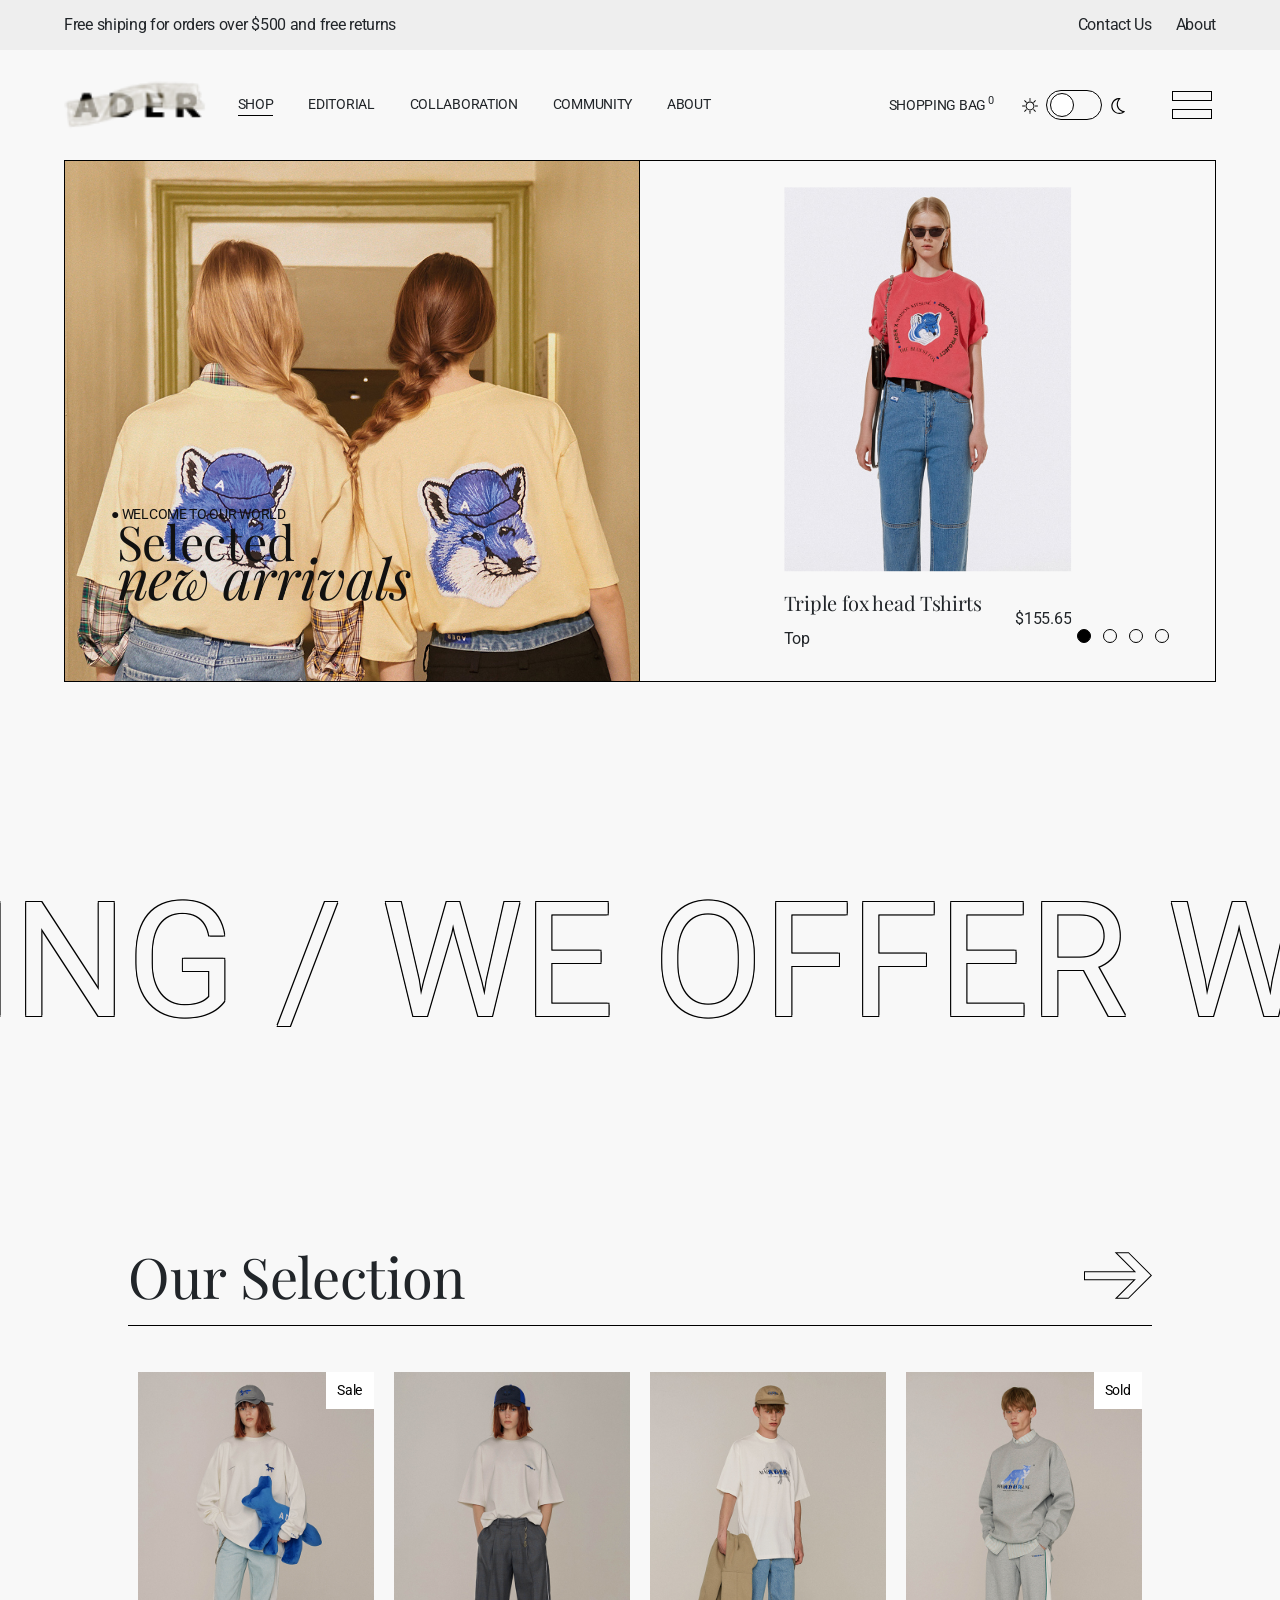
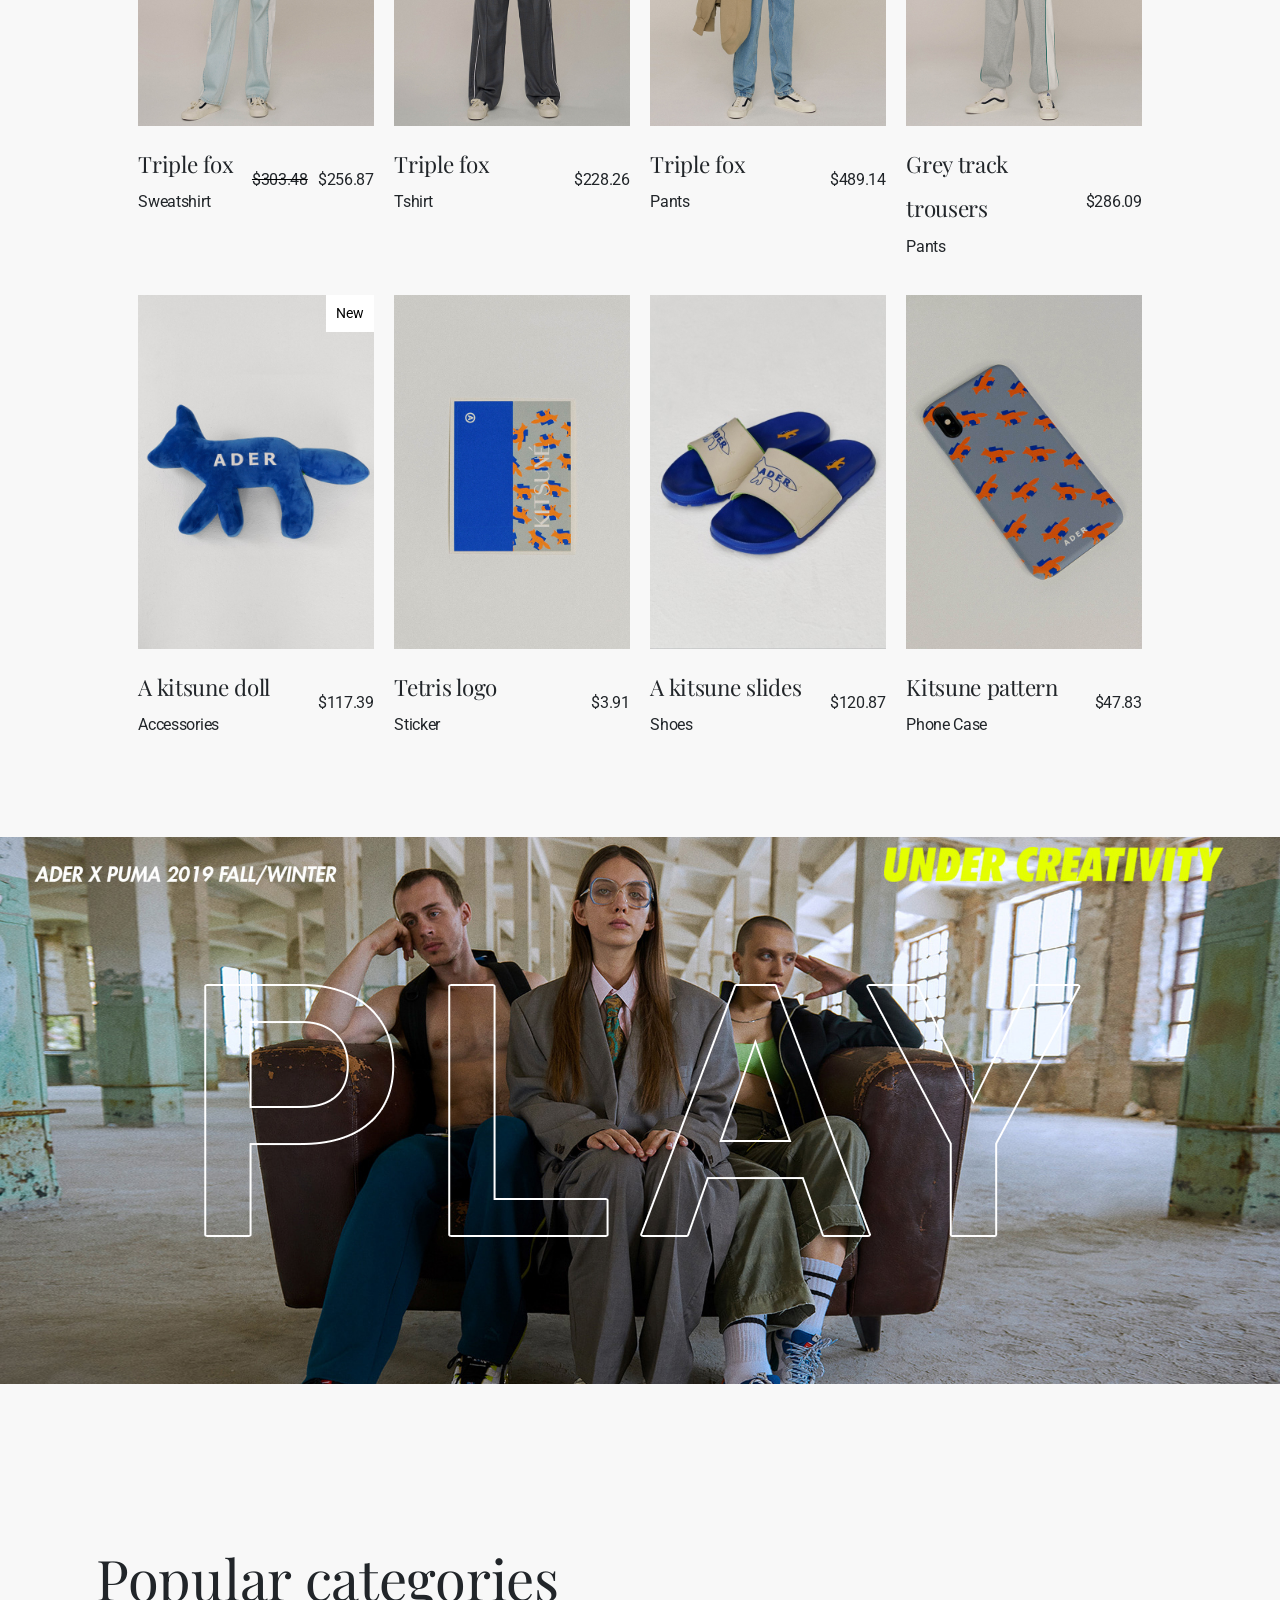
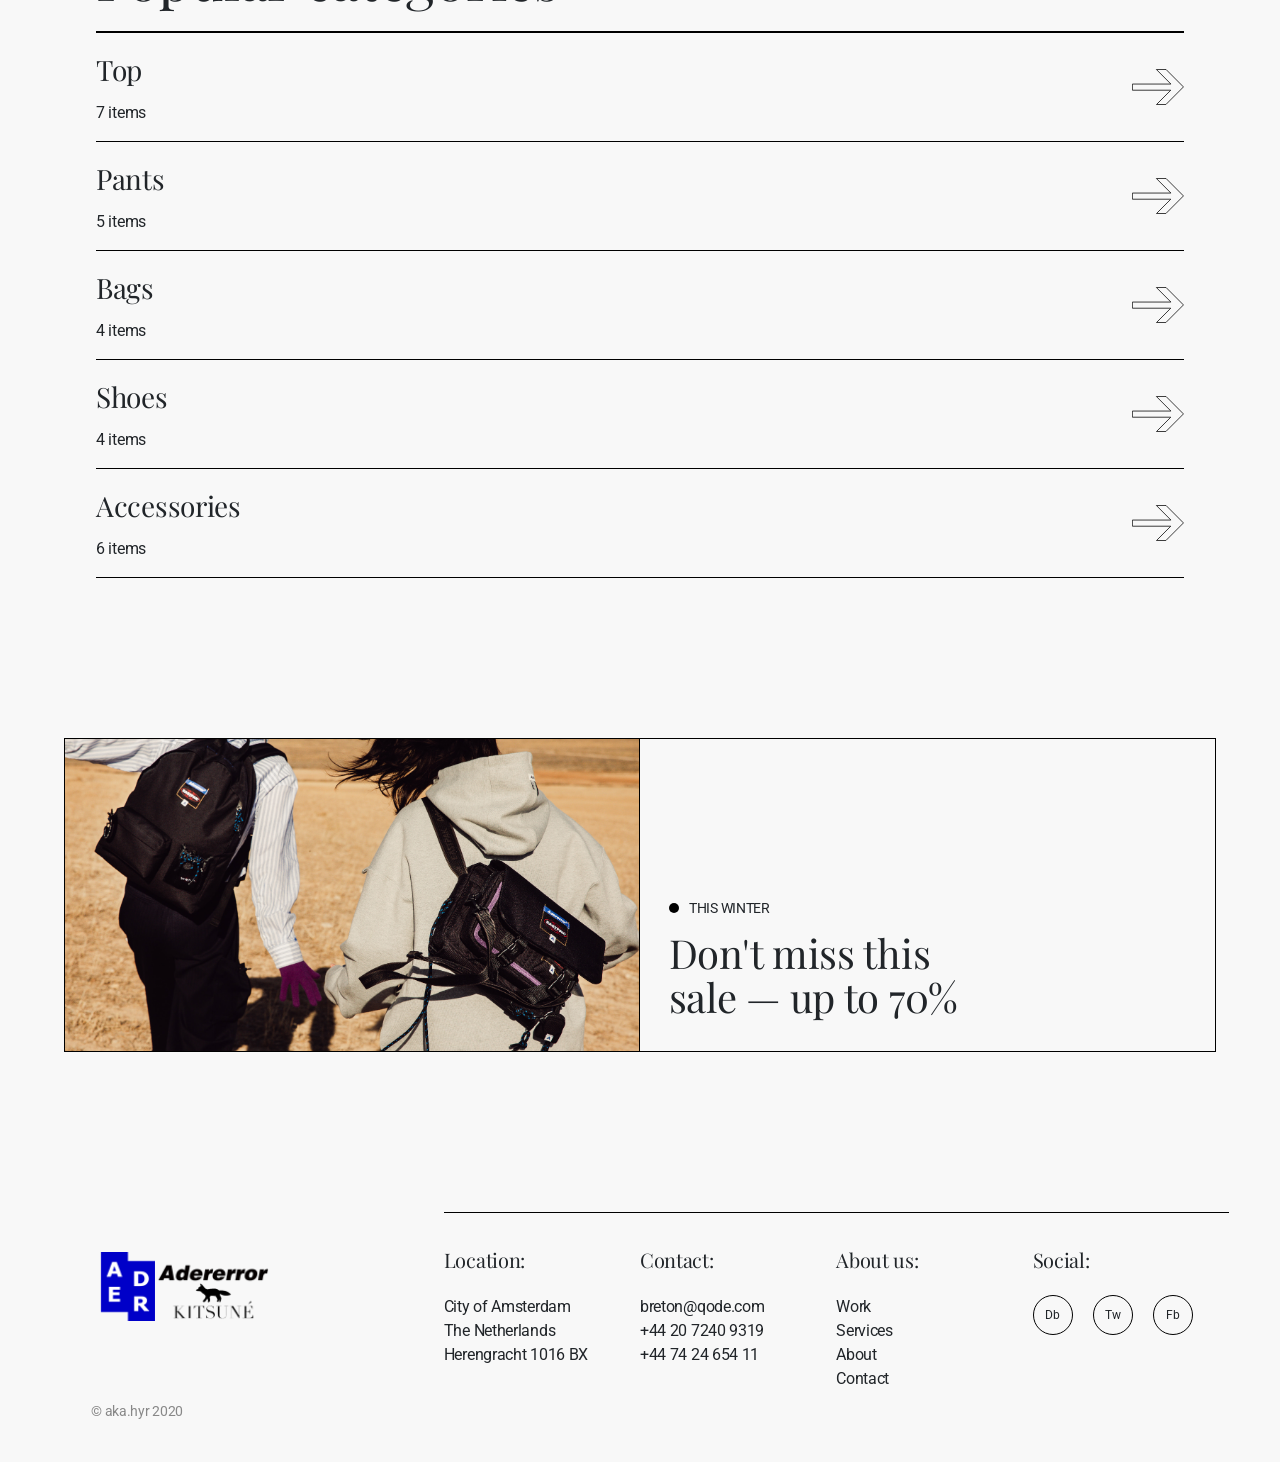
==== commit 177c2cee: "변경 마무리" ====
--- a/public/html/index.html
+++ b/public/html/index.html
@@ -30,7 +30,7 @@
 
 		<div class="header-bottom">
 			<div class="hb-left">
-				<div class="logo-wrap"><img class="logo" src="../img/logo.png" alt="로고"></div>
+				<div class="logo-wrap"><img class="w-100 logo" src="../img/logo.png" alt="로고"></div>
 				<ul class="navi-wrap">
 					<li class="navi">
 						<div class="underline">SHOP</div>
@@ -387,7 +387,7 @@
 	<!-- footer -->
 	<footer class="footer-wrapper">
 		<div class="f-left">
-			<h3><img class="f-logo" src="../img/footer-logo.png" alt="푸터 로고"></h3>
+			<h3><img class="f-logo" src="../img/footer_logo.png" alt="푸터 로고"></h3>
 			<div class="copy"> &copy; aka.hyr 2020</div>
 		</div>
 		<div class="f-right">
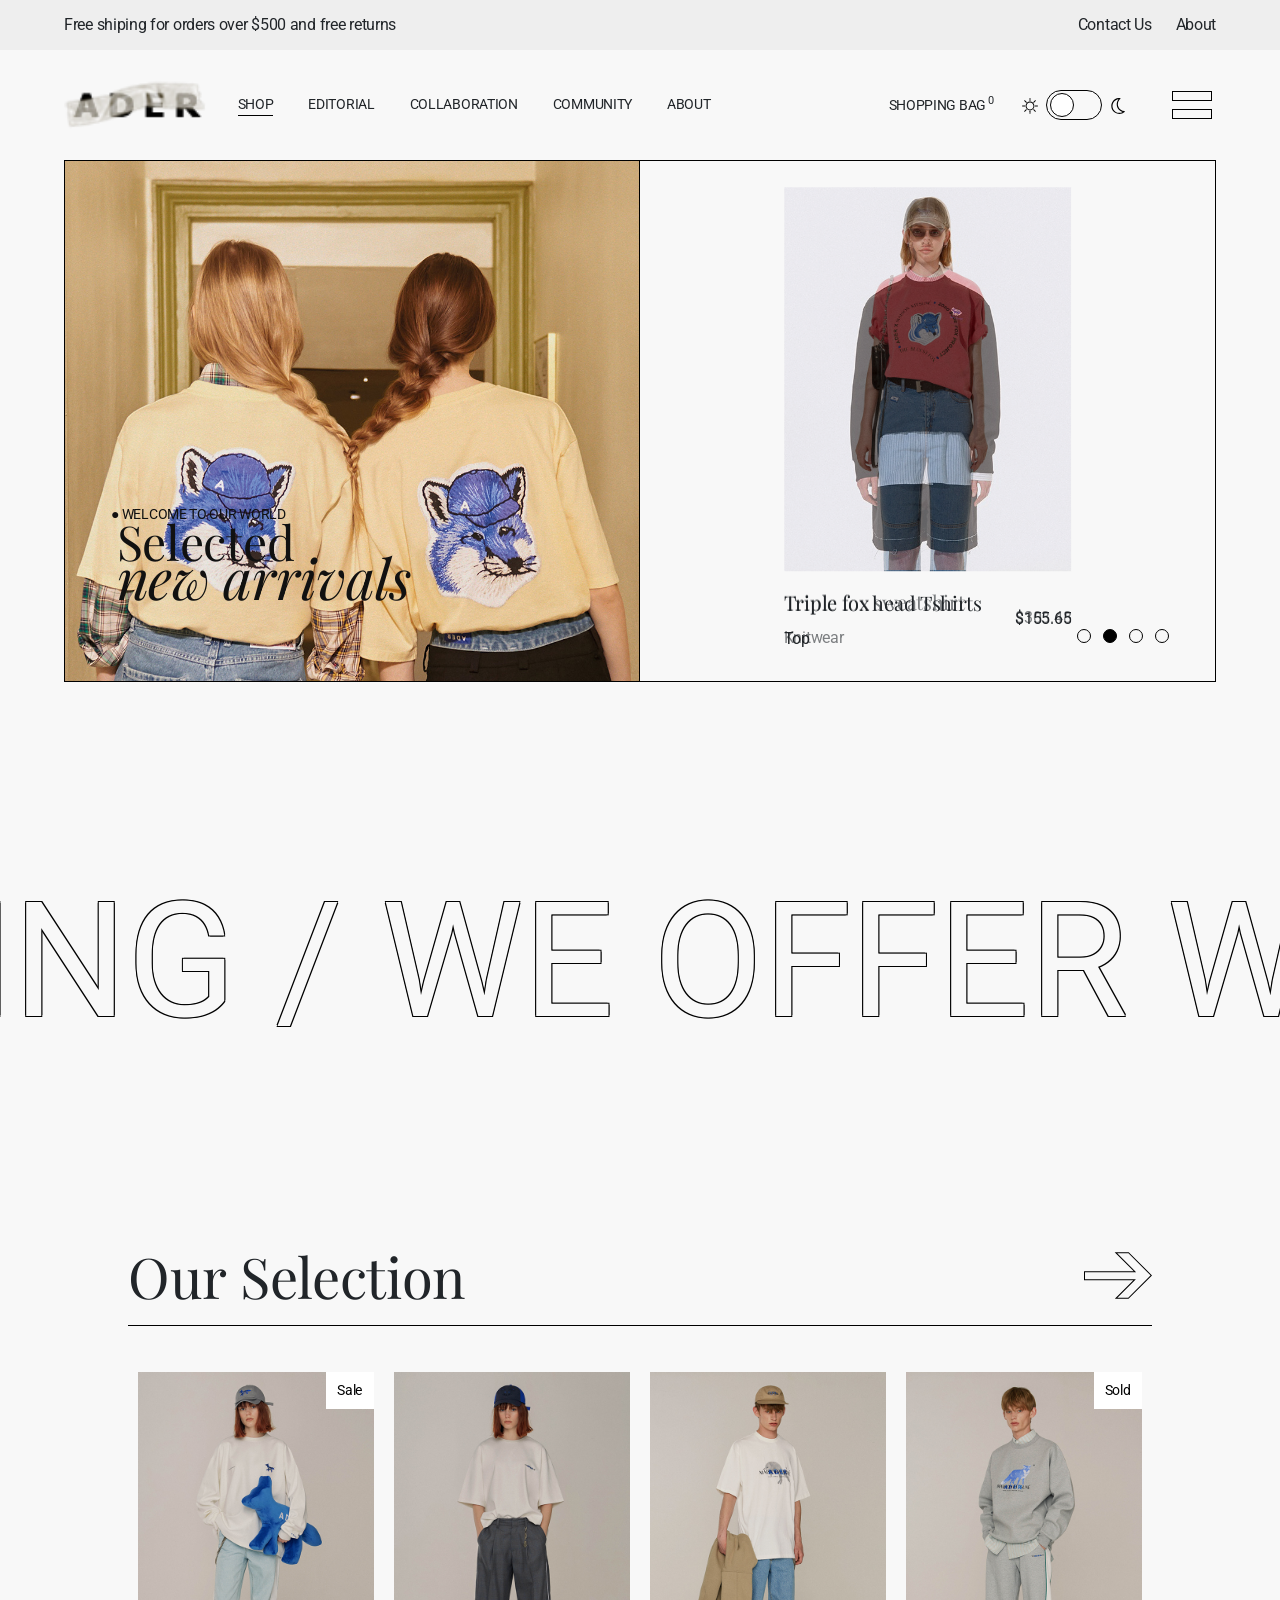
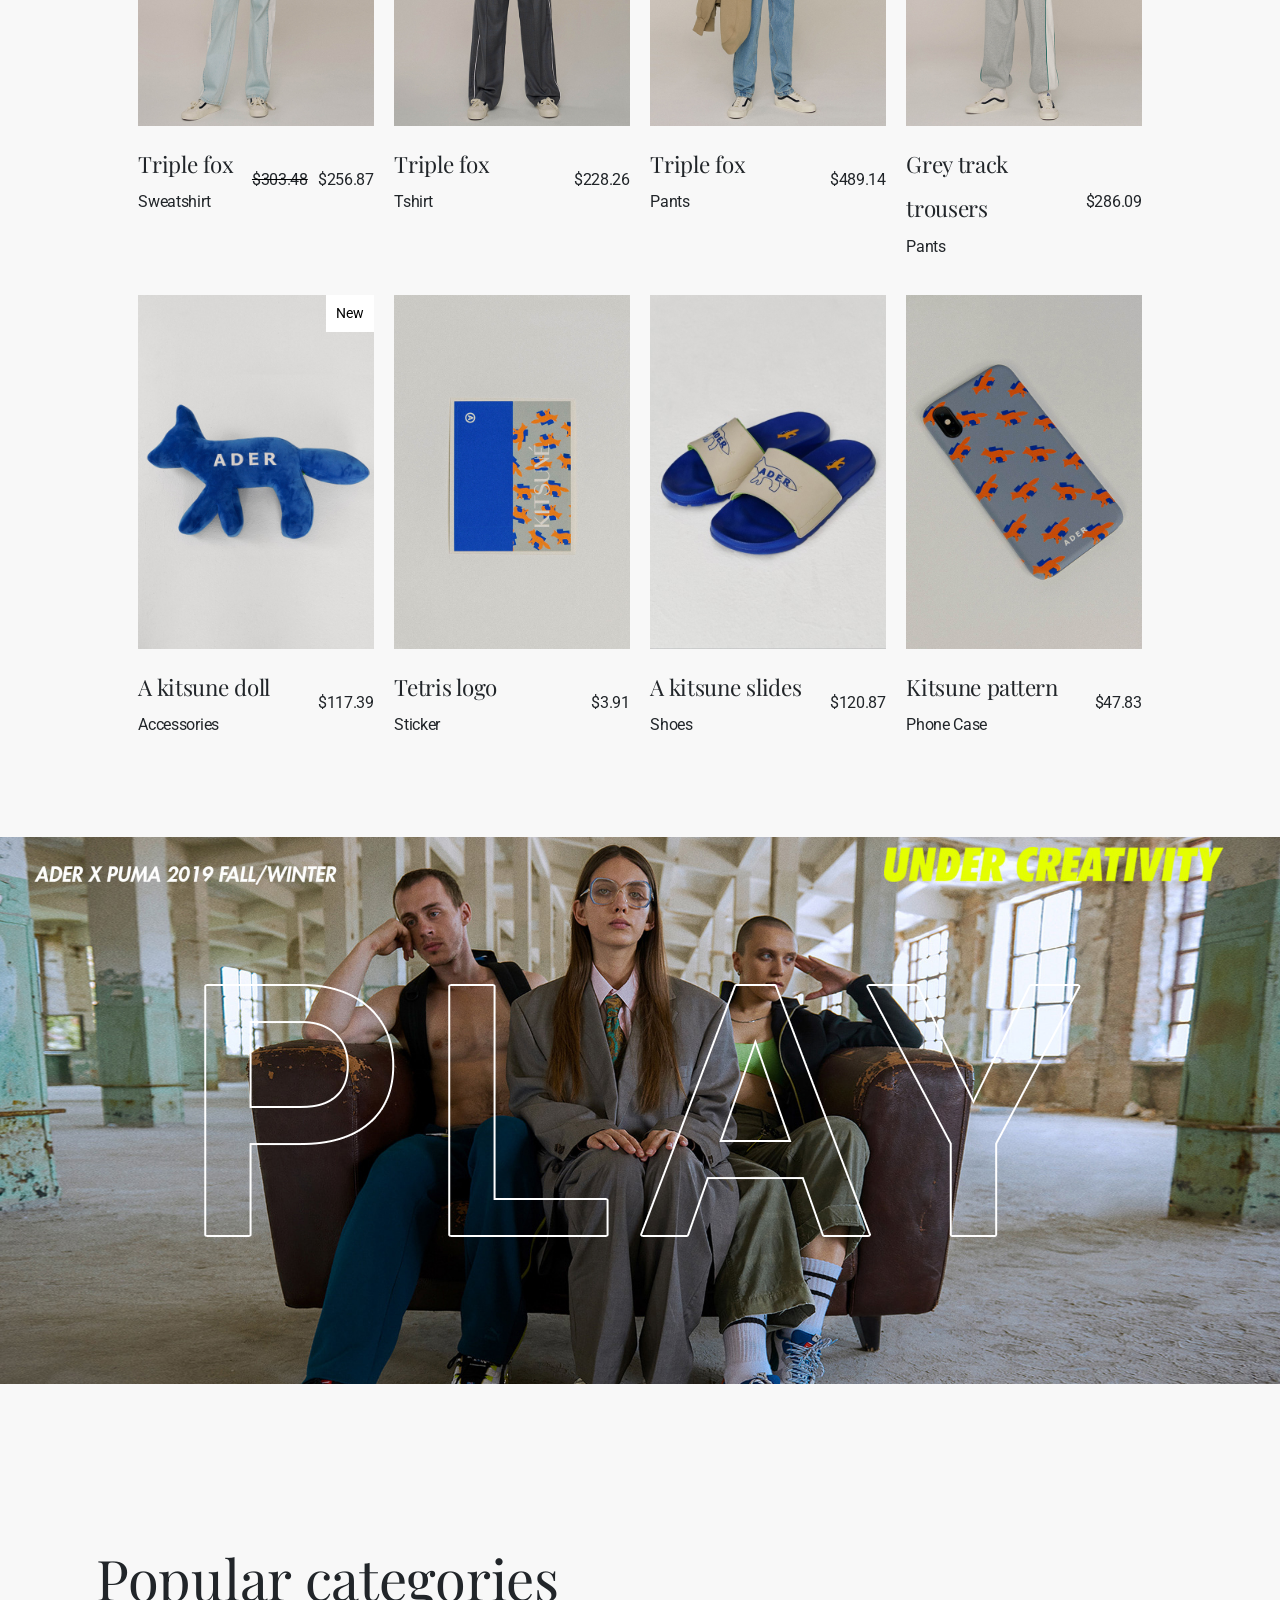
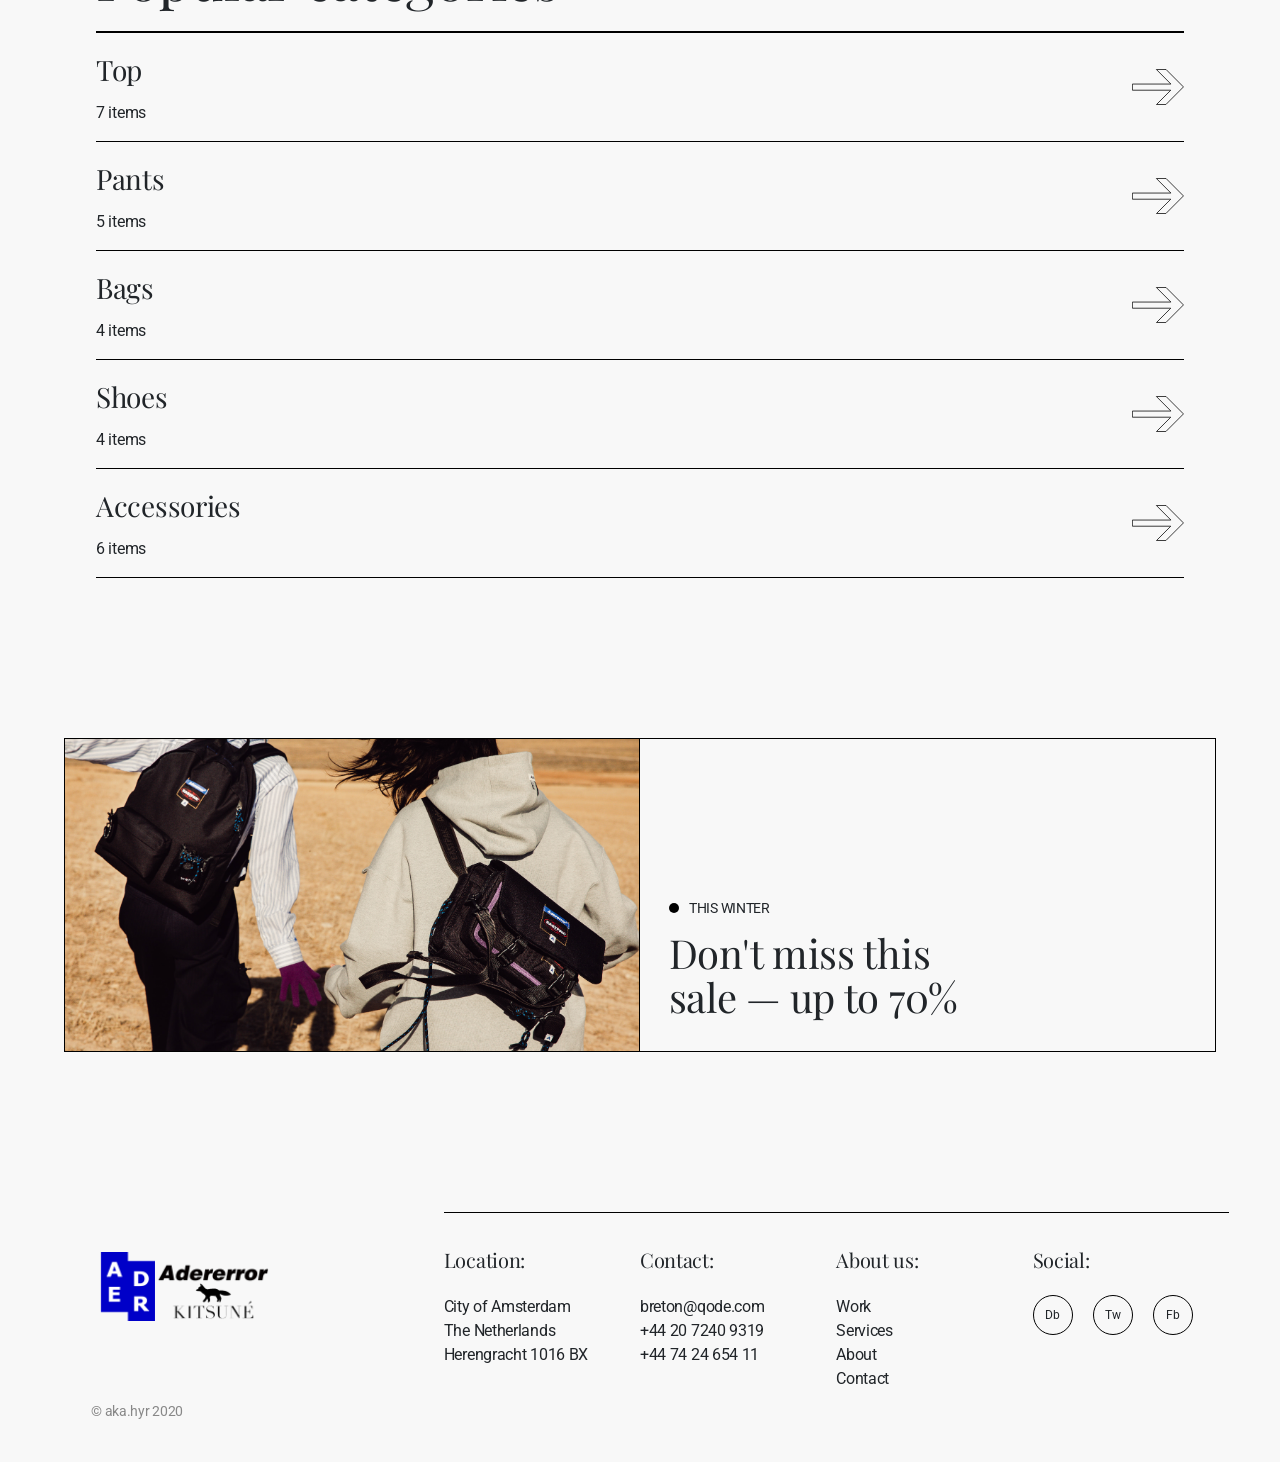
==== commit 6d3a2fed: "modal 작업" ====
--- a/public/html/index.html
+++ b/public/html/index.html
@@ -87,7 +87,38 @@
 			</div>
 		</div>
 		<div class="slide-bar">
-
+		</div>
+	</div>
+
+	<div class="modal-wrapper">
+		<div class="modal-wrap">
+			<div class="x-button"><img src="../img/close.svg" alt="close button"></div>
+			<div class="m-logo"><img src="../img/footer_logo.png" alt="로고이미지"></div>
+			<div class="insta-wrap">
+				<div class="title">Instagram:</div>
+				<ul class="instas">
+					<li class="insta"><img class="w-100" src="../img/insta01.jpg" alt="인스타 이미지"></li>
+					<li class="insta"><img class="w-100" src="../img/insta02.jpg" alt="인스타 이미지"></li>
+					<li class="insta"><img class="w-100" src="../img/insta03.jpg" alt="인스타 이미지"></li>
+					<li class="insta"><img class="w-100" src="../img/insta04.jpg" alt="인스타 이미지"></li>
+				</ul>
+			</div>
+			<div class="cnt-wrap">
+				<div class="title">Contact Us:</div>
+				<div class="add-wrap">
+					<div class="small">1316 Abbot Kenney Blvd.</div>
+					<div class="big">Copenhagen CA 90291</div>
+					<div class="phone">+44 20 7240 9319</div>
+				</div>
+			</div>
+			<div class="else-wrap">
+				<div class="title">ElseWhere:</div>
+				<ul class="sns-wrap">
+					<li class="sns">Db</li>
+					<li class="sns">Tw</li>
+					<li class="sns">Fb</li>
+				</ul>
+			</div>
 		</div>
 	</div>
 	<!-- //header -->
--- a/public/css/index.css
+++ b/public/css/index.css
@@ -180,6 +180,26 @@
 }
 
 
+/****** modal-wrapper ******/
+
+.modal-wrapper {width: 100%; height: 100vh; position: fixed; top: 0; left: 0; z-index: 100; background-color: rgba(0,0,0,0); transition: bacground-color 0.5s; display: none;}
+.modal-wrap {width: 30vw;; height: 100%; position: absolute; top: 0; right: -30vw; background-color: #f8f8f8; color: #212529; font-family: 'Playfair Display', serif; transition: right 0.5s;}
+.modal-wrap .x-button {text-align: right; cursor: pointer;}
+.modal-wrap .x-button img {margin: 2.5rem;}
+.modal-wrap .m-logo {text-align: center; margin-bottom: 2.5rem;}
+.modal-wrap .m-logo img {width: 200px;}
+.modal-wrap .title {font-size: 1vw; margin: 0 0 1rem 2rem;}
+.modal-wrap .insta-wrap {margin: 0 auto;}
+.modal-wrap .insta-wrap ul.instas {display: flex; flex-wrap: wrap;}
+.modal-wrap .insta-wrap ul.instas li.insta {flex:36% 0 0; margin: 0 7%; overflow: hidden;}
+.modal-wrap .insta-wrap ul.instas li.insta img {transition: all 0.3s;}
+.modal-wrap .insta-wrap ul.instas li.insta img:hover {transform: scale(1.1);}
+
+.modal-wrap .cnt-wrap .add-wrap {font-family: 'Roboto', sans-serif; margin: 1rem 0 2rem 3rem; line-height: 1.7;}
+
+.modal-wrap .else-wrap ul.sns-wrap {display: flex; margin-left: 2rem;}
+.modal-wrap .else-wrap ul.sns-wrap li.sns {font-size: 0.75rem; margin: 0 1rem; border: 1px solid #000; border-radius: 100%; padding: 1.25rem; transition: all 0.4s;}
+.modal-wrap .else-wrap ul.sns-wrap li.sns:hover {background-color: #212529; color: #f8f8f8;}
 /********** main-visual **********/
 .main-wrapper {
 	width: 90vw;
@@ -756,5 +776,20 @@
 
 @media screen and (max-width: 767px) {
 	.selection-wrapper ul.lists li.list {flex: 46% 0 0; margin: 1rem 2%;}
-}
-@media screen and (max-width: 575px) {}
+	.banner-wrap .bann-left {flex: 100% 0 0; border-right: 0; border-bottom: 1px solid #000;}
+	.banner-wrap .bann-right {flex: 100% 0 0; height: 50vw;}
+	.selection-wrapper ul.lists li.list .txt-wrap .txt-l .title {font-size: 1rem;}
+}
+@media screen and (max-width: 575px) {
+	.main-wrapper .main-left .sel {font-size: 2.5rem; bottom: 18%;}	
+	.main-wrapper .main-left .new {font-size: 2rem;}	
+
+	.selection-wrapper ul.lists li.list {flex: 100% 0 0; margin: 1.5rem 0;}
+	.selection-wrapper ul.lists li.list .img-wrap .add-cart {width: 40%; font-size: 3vw;}
+	.selection-wrapper ul.lists li.list .txt-wrap .txt-l .title {font-size: 1.25rem;}
+
+	.bann-right .bann-txt {top: 25%;}
+
+	footer .f-right ul.f-lists li.list {flex: 100% 0 0; margin: 0; margin-bottom: 1rem;}
+}
+
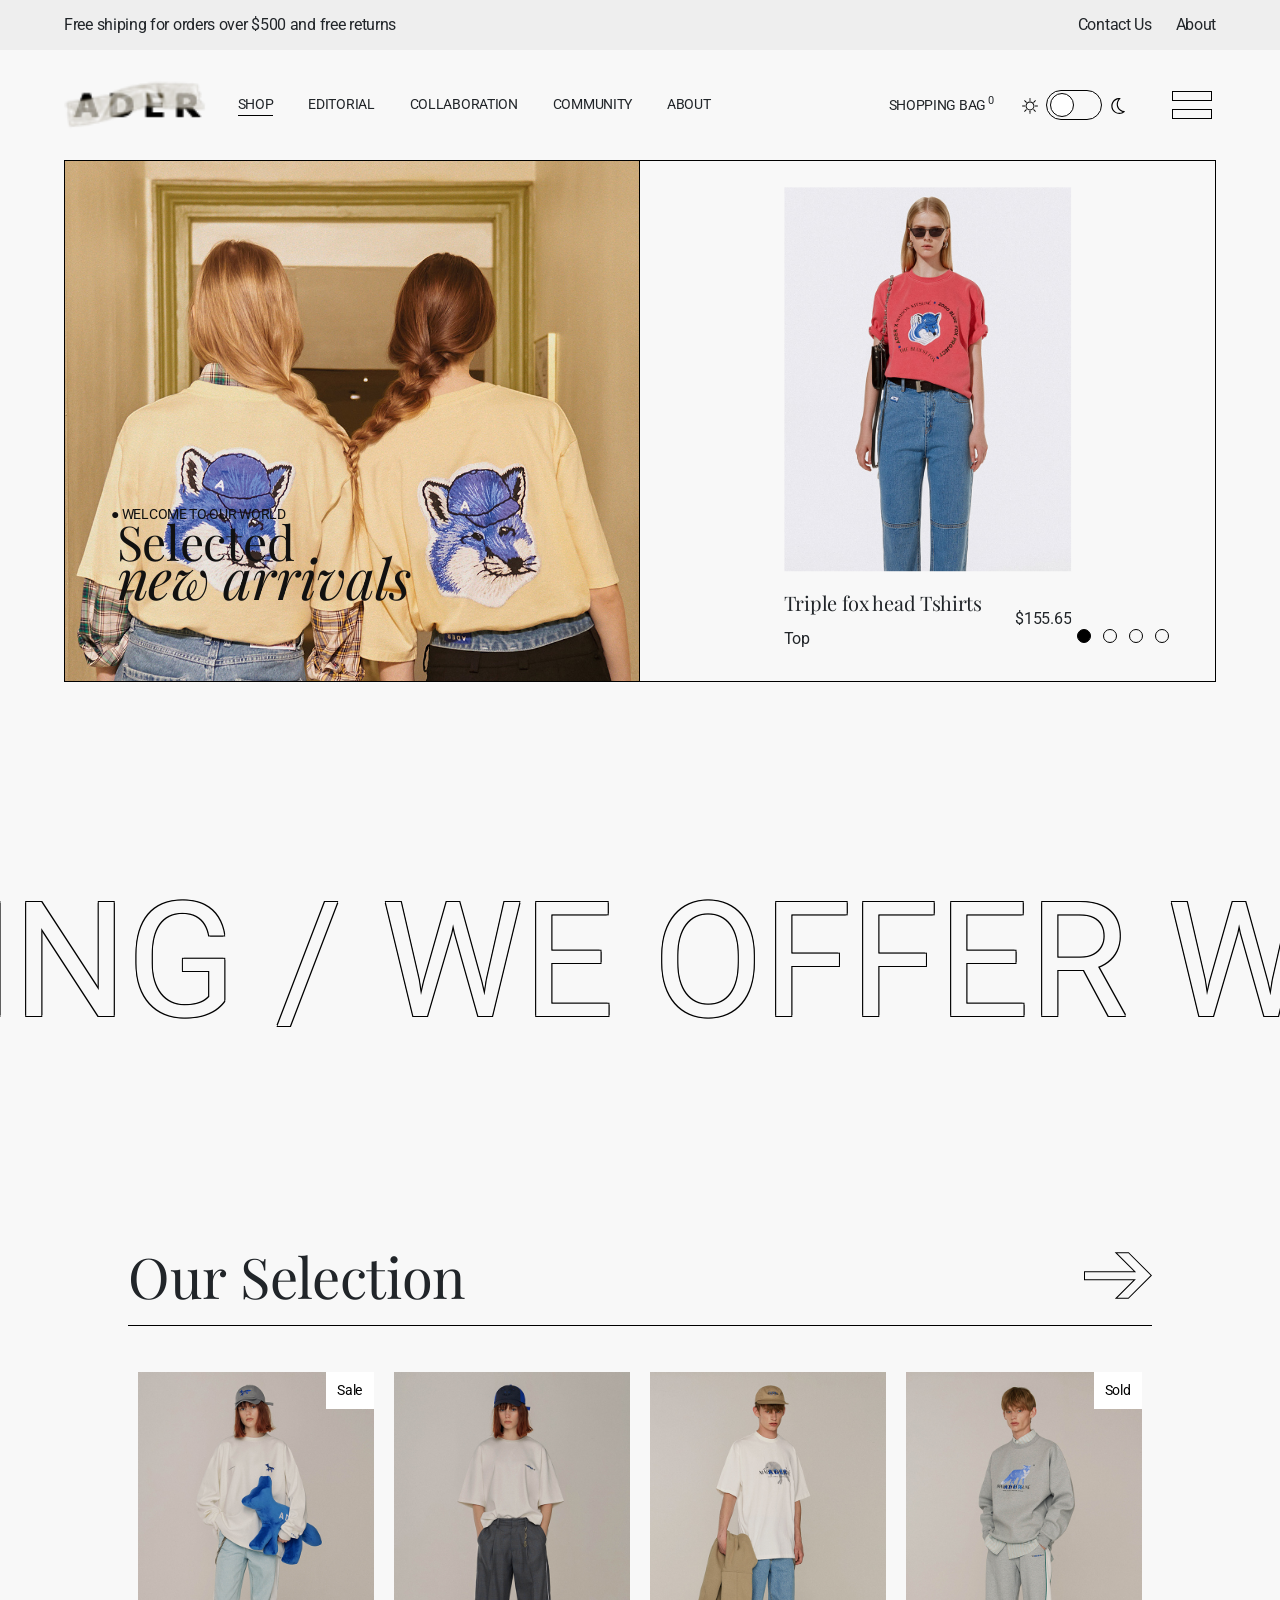
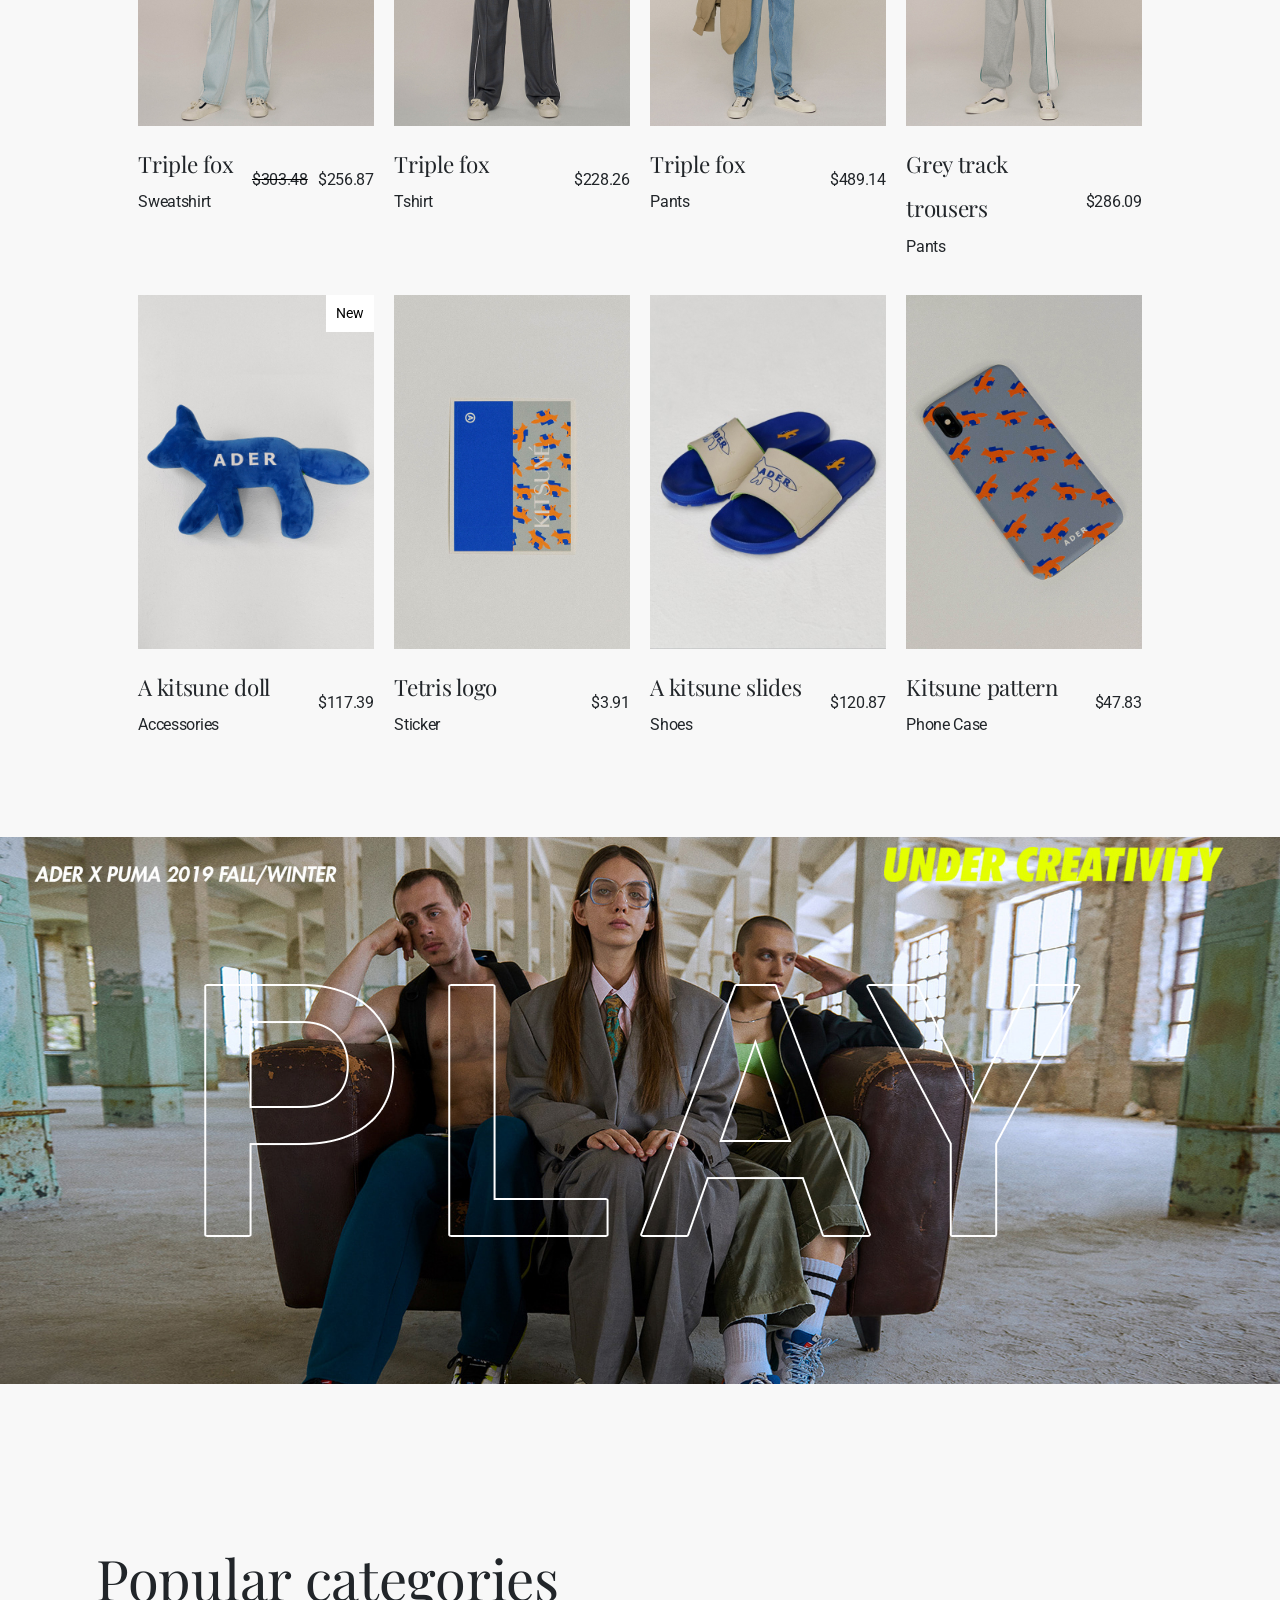
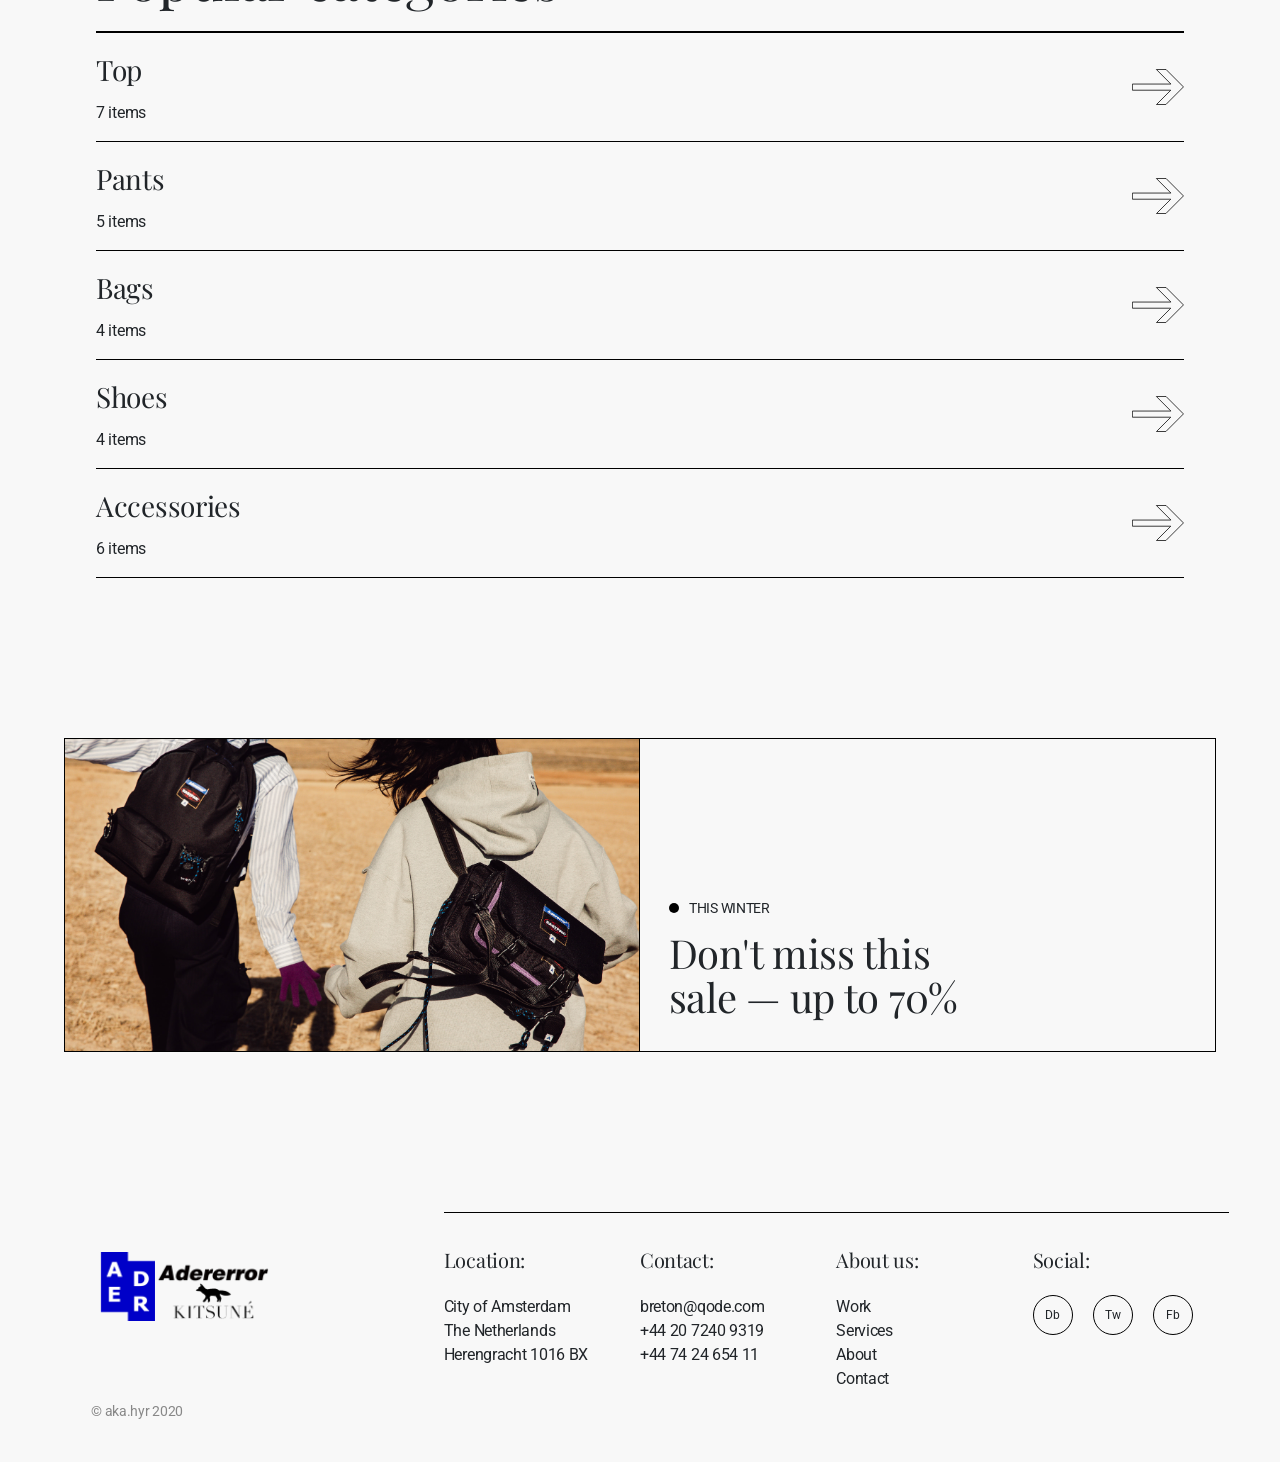
==== commit 322dbd3d: "modal 마무리" ====
--- a/public/html/index.html
+++ b/public/html/index.html
@@ -10,6 +10,8 @@
 	<link rel="stylesheet" href="https://cdnjs.cloudflare.com/ajax/libs/animate.css/4.1.1/animate.min.css">
 	<link rel="stylesheet" href="../css/base.css">
 	<link rel="stylesheet" href="../css/index.css">
+	<link rel="shortcut icon" href="/favicon.ico" type="image/x-icon">
+<link rel="icon" href="/favicon.ico" type="image/x-icon">
 	<script src="../js/jquery-3.5.1.min.js"></script>
 	<script src="../js/wow.min.js"></script>
 </head>
@@ -92,32 +94,45 @@
 
 	<div class="modal-wrapper">
 		<div class="modal-wrap">
+			<div class="m-logo"><img src="../img/footer_logo.png" alt="로고이미지"></div>
 			<div class="x-button"><img src="../img/close.svg" alt="close button"></div>
-			<div class="m-logo"><img src="../img/footer_logo.png" alt="로고이미지"></div>
-			<div class="insta-wrap">
-				<div class="title">Instagram:</div>
-				<ul class="instas">
-					<li class="insta"><img class="w-100" src="../img/insta01.jpg" alt="인스타 이미지"></li>
-					<li class="insta"><img class="w-100" src="../img/insta02.jpg" alt="인스타 이미지"></li>
-					<li class="insta"><img class="w-100" src="../img/insta03.jpg" alt="인스타 이미지"></li>
-					<li class="insta"><img class="w-100" src="../img/insta04.jpg" alt="인스타 이미지"></li>
-				</ul>
-			</div>
-			<div class="cnt-wrap">
-				<div class="title">Contact Us:</div>
-				<div class="add-wrap">
-					<div class="small">1316 Abbot Kenney Blvd.</div>
-					<div class="big">Copenhagen CA 90291</div>
-					<div class="phone">+44 20 7240 9319</div>
-				</div>
-			</div>
-			<div class="else-wrap">
-				<div class="title">ElseWhere:</div>
-				<ul class="sns-wrap">
-					<li class="sns">Db</li>
-					<li class="sns">Tw</li>
-					<li class="sns">Fb</li>
-				</ul>
+			<div class="normal">
+				<div class="insta-wrap">
+					<div class="title">Instagram:</div>
+					<ul class="instas">
+						<li class="insta"><img class="w-100" src="../img/insta01.jpg" alt="인스타 이미지"></li>
+						<li class="insta"><img class="w-100" src="../img/insta02.jpg" alt="인스타 이미지"></li>
+						<li class="insta"><img class="w-100" src="../img/insta03.jpg" alt="인스타 이미지"></li>
+						<li class="insta"><img class="w-100" src="../img/insta04.jpg" alt="인스타 이미지"></li>
+					</ul>
+				</div>
+				<div class="cnt-wrap">
+					<div class="title">Contact Us:</div>
+					<div class="add-wrap">
+						<div class="small">1316 Abbot Kenney Blvd.</div>
+						<div class="big">Copenhagen CA 90291</div>
+						<div class="phone">+44 20 7240 9319</div>
+					</div>
+				</div>
+				<div class="else-wrap">
+					<div class="title">ElseWhere:</div>
+					<ul class="sns-wrap">
+						<li class="sns">Db</li>
+						<li class="sns">Tw</li>
+						<li class="sns">Fb</li>
+					</ul>
+				</div>
+			</div>
+			<div class="respon">
+				<div class="tab-navi">
+					<ul>
+						<li>SHOP<i class="fas fa-chevron-right"></i></li>
+						<li>EDITORIAL<i class="fas fa-chevron-right"></i></li>
+						<li>COLLABORATION<i class="fas fa-chevron-right"></i></li>
+						<li>COMMUNITY<i class="fas fa-chevron-right"></i></li>
+						<li>ABOUT<i class="fas fa-chevron-right"></i></li>
+					</ul>
+				</div>
 			</div>
 		</div>
 	</div>
--- a/public/css/index.css
+++ b/public/css/index.css
@@ -183,10 +183,25 @@
 /****** modal-wrapper ******/
 
 .modal-wrapper {width: 100%; height: 100vh; position: fixed; top: 0; left: 0; z-index: 100; background-color: rgba(0,0,0,0); transition: bacground-color 0.5s; display: none;}
-.modal-wrap {width: 30vw;; height: 100%; position: absolute; top: 0; right: -30vw; background-color: #f8f8f8; color: #212529; font-family: 'Playfair Display', serif; transition: right 0.5s;}
-.modal-wrap .x-button {text-align: right; cursor: pointer;}
-.modal-wrap .x-button img {margin: 2.5rem;}
-.modal-wrap .m-logo {text-align: center; margin-bottom: 2.5rem;}
+.modal-wrap {width: 30vw; height: 100%; position: absolute; top: 0; right: -30vw; background-color: #f8f8f8; color: #212529; font-family: 'Playfair Display', serif; transition: right 0.5s; display: flex; justify-content: space-between; align-items: flex-start; flex-wrap: wrap; }
+.modal-wrap.res {width: 100%; height: 50vh; top: -50vh; right: 0 !important; display: flex; justify-content: space-between; align-items: center; flex-wrap: wrap; transition: top 0.5s;}
+.modal-wrap .m-logo {flex: 50% 0 0; text-align: center;}
+.modal-wrap .x-button {flex: 30% 0 0;}
+.modal-wrap .normal {flex: 98% 0 0; margin: 0 1%; margin-bottom: 10rem;}
+.modal-wrap.res .m-logo {flex: 50% 0 0; text-align: left; margin-top: 1rem; padding-left: 1rem;}
+.modal-wrap.res .x-button {flex: 50% 0 0;}
+.modal-wrap.res .respon {flex: 100% 0 0;}
+
+.modal-wrap .normal {display: block; letter-spacing: 1px;}
+.modal-wrap .respon {display: none;}
+.modal-wrap .respon ul {}
+.modal-wrap .respon ul li {font-size: 1.25rem; display: flex; justify-content: space-between; margin: 1rem 3rem; cursor: pointer;}
+.modal-wrap .respon ul li i {transition: all 0.5s;}
+.modal-wrap .respon ul li:hover i {transform: translate(1rem);}
+
+.modal-wrap .x-button {text-align: right; padding: 4rem 4rem 0 0; cursor: pointer;}
+.modal-wrap .x-button img {margin: 0 ;}
+.modal-wrap .m-logo {text-align: center; margin-top: 7rem;}
 .modal-wrap .m-logo img {width: 200px;}
 .modal-wrap .title {font-size: 1vw; margin: 0 0 1rem 2rem;}
 .modal-wrap .insta-wrap {margin: 0 auto;}
@@ -759,7 +774,7 @@
 /************* 반응형 *************/
 @media screen and (max-width: 1199px) {}
 @media screen and (max-width: 991px) {
-	.header-bg {display: none;}
+	.header-bg {display: none; background-color: #f8f8f8;}
 	.header-bottom .hb-left ul.navi-wrap {display: none;}
 	.header-bottom .hb-right .bag {display: none;}
 
@@ -776,6 +791,7 @@
 
 @media screen and (max-width: 767px) {
 	.selection-wrapper ul.lists li.list {flex: 46% 0 0; margin: 1rem 2%;}
+	.banner-wrap {flex-wrap: wrap;}
 	.banner-wrap .bann-left {flex: 100% 0 0; border-right: 0; border-bottom: 1px solid #000;}
 	.banner-wrap .bann-right {flex: 100% 0 0; height: 50vw;}
 	.selection-wrapper ul.lists li.list .txt-wrap .txt-l .title {font-size: 1rem;}
